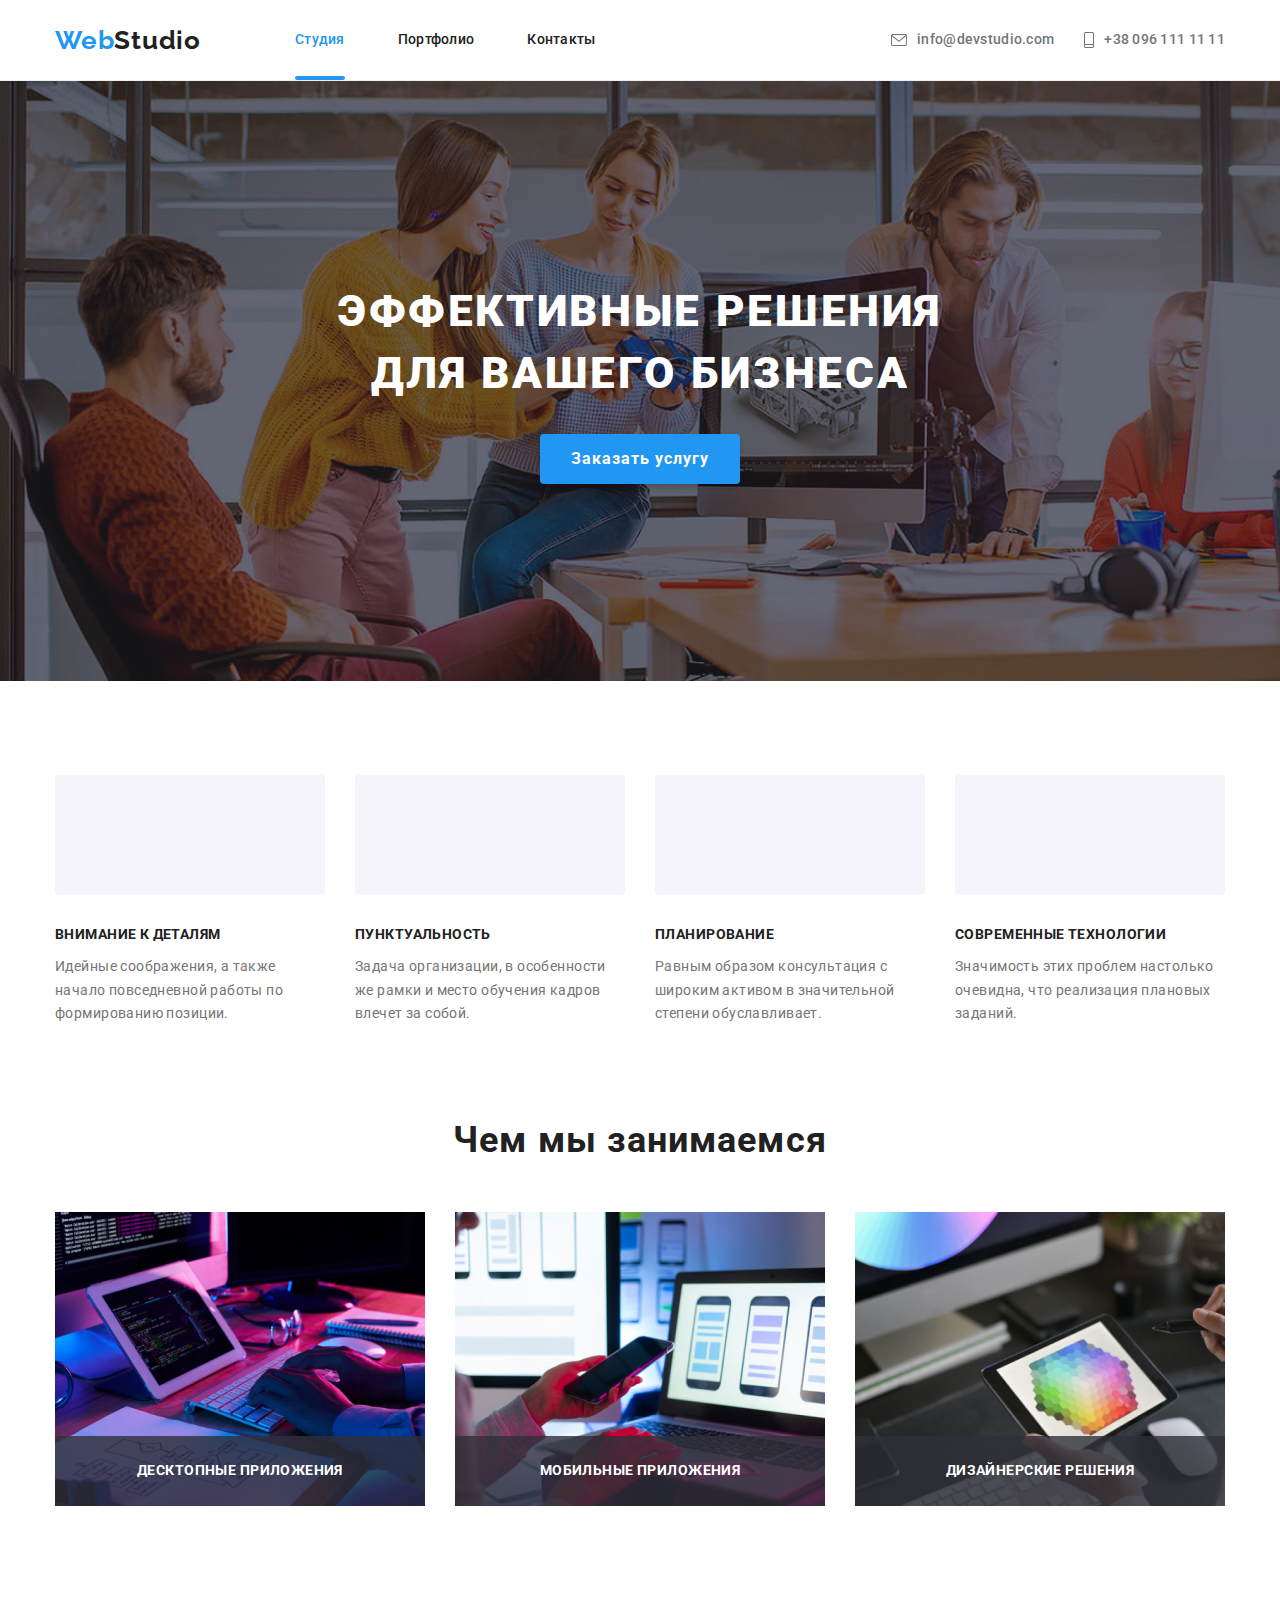
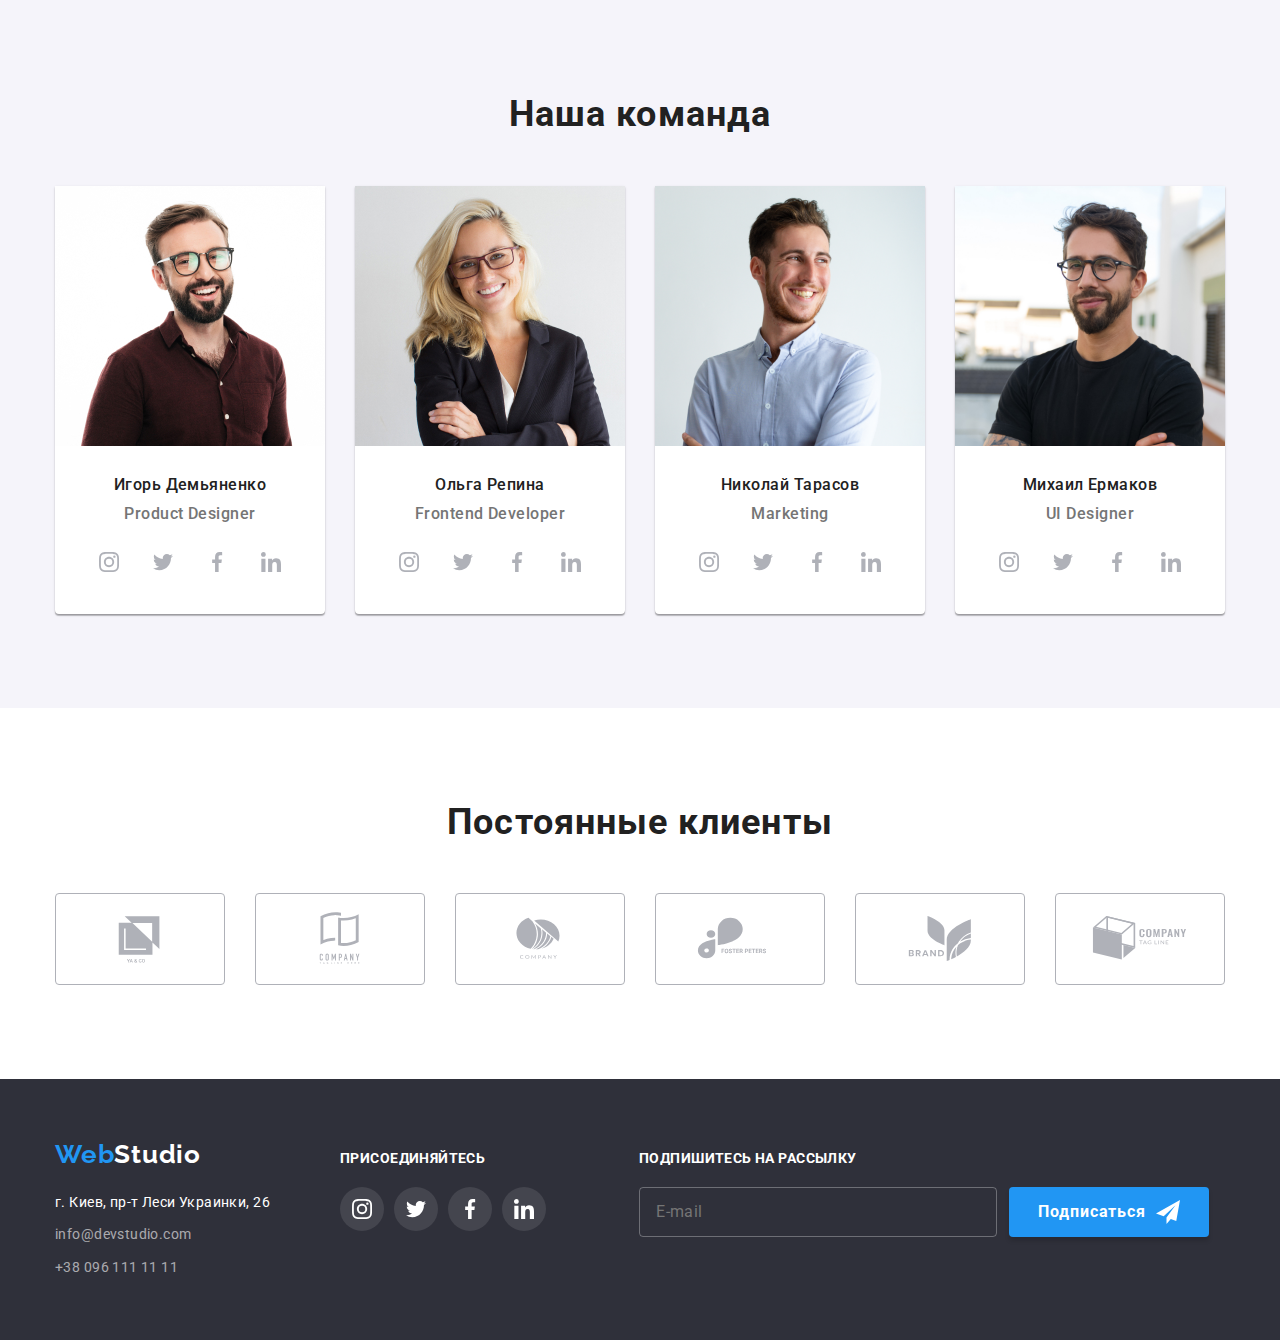
==== index.html @ 6f4d6ab9 "Initial commit" ====
<!DOCTYPE html>
<html lang="en">
<head>
    <meta charset="UTF-8">
    <meta http-equiv="X-UA-Compatible" content="IE=edge">
    <meta name="viewport" content="width=device-width, initial-scale=1.0">
    <title>Document</title>
    <link rel="preconnect" href="https://fonts.googleapis.com">
<link rel="preconnect" href="https://fonts.gstatic.com" crossorigin>
<link href="https://fonts.googleapis.com/css2?family=Raleway:wght@700&family=Roboto:wght@400;500;700;900&display=swap" rel="stylesheet">
<link rel="stylesheet" href="https://cdn.jsdelivr.net/npm/modern-normalize@1.1.0/modern-normalize.min.css">
<link rel="stylesheet" href="./css/styles.css">

</head>
<body>

<header class="header">
    <div class="container header-flex-container">
        <nav class="conteiner-item">
            <a class="headr-logo" href=""><span>Web</span>Studio</a>
            <ul class="list-nav">
                <li  class="item">
                    <a href="./index.html" class="navigations-list current">Студия</a>
                </li>
                <li class="item">
                    <a href="./portfolio.html" class="navigations-list">Портфолио</a>
                </li>
                <li class="item">
                    <a href="./index.html" class="navigations-list">Контакты</a>
                </li>
            </ul>
        </nav>             
        <ul class="contact-header">
            <li class="items">
                <a href="mailto:info@devstudio.com" class="contact-link-headr">
                <svg class="contact-link-headr_mail">
                    <use href="./images/symbol-defs.svg#mail"></use>
                </svg>
                info@devstudio.com</a>
            </li>
            <li class="items"><a href="tel:+380961111111" class="contact-link-headr">
                <svg class="contact-link-headr_phone">
                    <use href="./images/symbol-defs.svg#icon-phone"></use>
                </svg>
                +38 096 111 11 11</a>
            </li>
        </ul>
    </div>
</header>
<main>
    <section class="hero hero-owerlay">
        <div class="container">
            <h1 class="hero-style">Эффективные решения для вашего бизнеса</h1>
            <div class="button-main-flex">
                <button data-modal-open class="button-main" type="button">Заказать услугу</button> 
            </div>                     
        </div>   
    </section>
    <section class="container-peculiarities section outline">
        <div class="container">
        <ul class="card-set">
            <li class="item-peculiarities">
                <div class="icon-headrs">
                    <svg class="icon-headr">
                        <use href="./images/symbol-defs.svg#icon-antenna-1"></use>
                    </svg>
                    </div>
                <h2 class="work">Внимание к деталям</h2>
                <p class="texts">Идейные соображения, а также начало повседневной работы по формированию позиции.</p>
                <!-- <div class="icon-headrs">
                <svg class="icon-headr">
                    <use href="./images/symbol-defs.svg#icon-antenna-1"></use>
                </svg>
                </div> -->
            </li>
            <li class="item-peculiarities">
                <div class="icon-headrs">
                    <svg class="icon-headr">
                        <use href="./images/symbol-defs.svg#icon-clock-1"></use>
                    </svg>
                    </div>
                <h2 class="work">Пунктуальность</h2>
                <p class="texts">Задача организации, в особенности же рамки и место обучения кадров влечет за собой.</p>
                <!-- <div class="icon-headrs">
                <svg class="icon-headr">
                    <use href="./images/symbol-defs.svg#icon-clock-1"></use>
                </svg>
                </div> -->
                
            </li>
            <li class="item-peculiarities">
                <div class="icon-headrs">
                    <svg class="icon-headr">
                        <use href="./images/symbol-defs.svg#icon-diagram-1"></use>
                    </svg>
                    </div>
                <h2 class="work">Планирование</h2>
                <p class="texts">Равным образом консультация с широким активом в значительной степени обуславливает.</p>
                <!-- <div class="icon-headrs">
                <svg class="icon-headr">
                    <use href="./images/symbol-defs.svg#icon-diagram-1"></use>
                </svg>
                </div> -->
                
            </li>
            <li class="item-peculiarities">
                <div class="icon-headrs">
                    <svg class="icon-headr">
                        <use href="./images/symbol-defs.svg#icon-astronaut-1"></use>
                    </svg>
                    </div>
                <h2 class="work">Современные технологии</h2>
                <p class="texts">Значимость этих проблем настолько очевидна, что реализация плановых заданий.</p>
                <!-- <div class="icon-headrs">
                <svg class="icon-headr">
                    <use href="./images/symbol-defs.svg#icon-astronaut-1"></use>
                </svg>
                </div> -->
                
            </li>
        </ul>
    </div>
    </section>
<section class="container-main section outline">
        <div class="container">
                <h2 class="work-m">Чем мы занимаемся</h2>
            <ul class="main-work">
                    <li>
                        <div class="work-typ"> 
                            <img src="./images/im1.jpg" width="370" height="294" alt="разработка сайтов">
                            <p class="work-typ-sub">Десктопные приложения</p>
                        </div>
                        </li>
                    <li>
                        <div class="work-typ">
                            <img src="./images/im2.jpg" width="370" height="294" alt="кроссплатформенность">
                            <p class="work-typ-sub">Мобильные приложения</p>
                        </div>
                        </li>
                    <li>
                        <div class="work-typ">
                            <img src="./images/im3.jpg" width="370" height="294" alt="веб дизайн">
                            <p class="work-typ-sub">Дизайнерские решения</p>
                        </div>
                        </li>
            </ul>
        </div>        
    </section>

    <section class="list-team section outline">
        <div class="container">
                <h2 class="work-m">Наша команда</h2>

            <ul class="list-m">
                    <li class="list-teams">
                        <img  class="photo-ds" src="./images/im4.jpg" width="270" height="260" alt="фото Игорь Демьяненко">
                        <div class="list-photo-img">
                        <h3 class="list-name">Игорь Демьяненко</h3>
                        <p class="list-photo">Product Designer</p>
                        <ul class="team__socials-list socials__list">
                            <li class="team__socials-item socials__item">
                                <a class="team__socials-link socials__link" href="#">
                                    <svg class="socials__icon">
                                        <use href="./images/symbol-defs.svg#icon-instagram-2"></use>
                                    </svg>
                                </a>
                            </li>
                            <li class="team__socials-item socials__item">
                                <a class="team__socials-link socials__link" href="#">
                                    <svg class="socials__icon">
                                        <use href="./images/symbol-defs.svg#icon-twitter-1"></use>
                                    </svg>
                                </a>
                            </li>
                            <li class="team__socials-item socials__item">
                                <a class="team__socials-link socials__link" href="#">
                                    <svg class="socials__icon">
                                        <use href="./images/symbol-defs.svg#icon-facebook-1"></use>
                                    </svg>
                                </a>
                            </li>
                            <li class="team__socials-item socials__item">
                                <a class="team__socials-link socials__link" href="#">
                                    <svg class="socials__icon">
                                        <use href="./images/symbol-defs.svg#icon-linkedin-1"></use>
                                    </svg>
                                </a>
                            </li>
                    </ul>
                </div>
                    </li>                  
                    <li class="list-teams">
                        <img  class="photo-ds" src="./images/im6.jpg" width="270" height="260" alt="фото Ольга Репина">
                    <div class="list-photo-img">
                        <h3 class="list-name">Ольга Репина</h3>
                        <p class="list-photo">Frontend Developer</p>
                        <ul class="team__socials-list socials__list">
                            <li class="team__socials-item socials__item">
                                <a class="team__socials-link socials__link" href="#">
                                    <svg class="socials__icon">
                                        <use href="./images/symbol-defs.svg#icon-instagram-2"></use>
                                    </svg>
                                </a>
                            </li>
                            <li class="team__socials-item socials__item">
                                <a class="team__socials-link socials__link" href="#">
                                    <svg class="socials__icon">
                                        <use href="./images/symbol-defs.svg#icon-twitter-1"></use>
                                    </svg>
                                </a>
                            </li>
                            <li class="team__socials-item socials__item">
                                <a class="team__socials-link socials__link" href="#">
                                    <svg class="socials__icon">
                                        <use href="./images/symbol-defs.svg#icon-facebook-1"></use>
                                    </svg>
                                </a>
                            </li>
                            <li class="team__socials-item socials__item">
                                <a class="team__socials-link socials__link" href="#">
                                    <svg class="socials__icon">
                                        <use href="./images/symbol-defs.svg#icon-linkedin-1"></use>
                                    </svg>
                                </a>
                            </li>
                        </ul>
                    </div>
                    </li>                    
                    <li class="list-teams">
                        <img  class="photo-ds" src="./images/im7.jpg" width="270" height="260" alt="фото Николай Тарасов">
                        <div class="list-photo-img">
                        <h3 class="list-name">Николай Тарасов</h3>
                        <p class="list-photo">Marketing</p>
                        <ul class="team__socials-list socials__list">
                            <li class="team__socials-item socials__item">
                                <a class="team__socials-link socials__link" href="#">
                                    <svg class="socials__icon">
                                        <use href="./images/symbol-defs.svg#icon-instagram-2"></use>
                                    </svg>
                                </a>
                            </li>
                            <li class="team__socials-item socials__item">
                                <a class="team__socials-link socials__link" href="#">
                                    <svg class="socials__icon">
                                        <use href="./images/symbol-defs.svg#icon-twitter-1"></use>
                                    </svg>
                                </a>
                            </li>
                            <li class="team__socials-item socials__item">
                                <a class="team__socials-link socials__link" href="#">
                                    <svg class="socials__icon">
                                        <use href="./images/symbol-defs.svg#icon-facebook-1"></use>
                                    </svg>
                                </a>
                            </li>
                            <li class="team__socials-item socials__item">
                                <a class="team__socials-link socials__link" href="#">
                                    <svg class="socials__icon">
                                        <use href="./images/symbol-defs.svg#icon-linkedin-1"></use>
                                    </svg>
                                </a>
                            </li>
                        </ul>
                    </div>                    
                    <li class="list-teams">
                        <img  class="photo-ds" src="./images/im8.jpg" width="270" height="260" alt="фото Михаил Ермаков">
                        <div class="list-photo-img">
                        <h3 class="list-name">Михаил Ермаков</h3>
                        <p class="list-photo">UI Designer</p>
                        <ul class="team__socials-list socials__list">
                            <li class="team__socials-item socials__item">
                                <a class="team__socials-link socials__link" href="#">
                                    <svg class="socials__icon">
                                        <use href="./images/symbol-defs.svg#icon-instagram-2"></use>
                                    </svg>
                                </a>
                            </li>
                            <li class="team__socials-item socials__item">
                                <a class="team__socials-link socials__link" href="#">
                                    <svg class="socials__icon">
                                        <use href="./images/symbol-defs.svg#icon-twitter-1"></use>
                                    </svg>
                                </a>
                            </li>
                            <li class="team__socials-item socials__item">
                                <a class="team__socials-link socials__link" href="#">
                                    <svg class="socials__icon">
                                        <use href="./images/symbol-defs.svg#icon-facebook-1"></use>
                                    </svg>
                                </a>
                            </li>
                            <li class="team__socials-item socials__item">
                                <a class="team__socials-link socials__link" href="#">
                                    <svg class="socials__icon">
                                        <use href="./images/symbol-defs.svg#icon-linkedin-1"></use>
                                    </svg>
                                </a>
                            </li>
                        </ul>
                </div>
            </ul>               
        </div>       
    </section>

    <section class="list-team-logo section outline">
    <div class="container">
        <h2 class="work-m">Постоянные клиенты</h2>
        <ul class="logo-s">
            <li class="logo-1">
                <a class="logos" href="#">
                    <svg class="logo-d">
                        <use href="./images/symbol-defs.svg#icon-Logo"></use>
                    </svg>
                </a>
            </li>
            <li><a class="logos" href="#">
                <svg class="logo-d">
                    <use href="./images/symbol-defs.svg#icon-Logo-1"></use>
                </svg>
            </a></li>
            <li><a class="logos" href="#">
                <svg class="logo-d">
                    <use href="./images/symbol-defs.svg#icon-Logo-2"></use>
                </svg>
            </a></li>
            <li><a class="logos" href="#">
                <svg class="logo-d">
                    <use href="./images/symbol-defs.svg#icon-Logo-3"></use>
                </svg>
            </a></li>
            <li><a class="logos" href="#">
                <svg class="logo-d">
                    <use href="./images/symbol-defs.svg#icon-Logo-4"></use>
                </svg>
            </a></li>
            <li>
                <a class="logos" href="#">
                    <svg class="logo-d">
                        <use href="./images/symbol-defs.svg#icon-Logo-6"></use>
                    </svg>
                </a>
            </li>
        </ul>
    </div>

</section>
</main>

<footer>
    <div class="container footer-all">
        <div class="footer__flex-item">
            <a class="logo-footer" href=""><span>Web</span>Studio</a>
            <address>
                <ul class="contact">
                    <li class="contact-links">
                        <a class="contact-map"> г. Киев, пр-т Леси Украинки, 26 </a>
                    </li>
                    <li class="contact-links">
                        <a class="contact-link" href="mailto:info@devstudio.com">info@devstudio.com</a>
                    </li>
                    <li class="contact-links">
                        <a class="contact-link" href="tel:+380961111111">+38 096 111 11 11</a>
                    </li>
                </ul>
            </address>
        </div>
        <div class="footer__flex-item">
            <h2 class="footer-work">Присоединяйтесь</h2>
            <ul class="team__socials-list socials__list">
                <li class="team__socials-item socials__item">
                    <a class="team__socials-link socials__link" href="#">
                        <svg class="socials__icon">
                            <use href="./images/symbol-defs.svg#icon-instagram-2"></use>
                        </svg>
                    </a>
                </li>
                <li class="team__socials-item socials__item">
                    <a class="team__socials-link socials__link" href="#">
                        <svg class="socials__icon">
                            <use href="./images/symbol-defs.svg#icon-twitter-1"></use>
                        </svg>
                    </a>
                </li>
                <li class="team__socials-item socials__item">
                    <a class="team__socials-link socials__link" href="#">
                        <svg class="socials__icon">
                            <use href="./images/symbol-defs.svg#icon-facebook-1"></use>
                        </svg>
                    </a>
                </li>
                <li class="team__socials-item socials__item">
                    <a class="team__socials-link socials__link" href="#">
                        <svg class="socials__icon">
                            <use href="./images/symbol-defs.svg#icon-linkedin-1"></use>
                        </svg>
                    </a>
                </li>
            </ul> 
        </div>
        <div class="footer__flex-item">
            <h2 class="footer-work">Подпишитесь на рассылку</h2>
            <form class="footer__form js-speaker-form" name="subscribe-form">                    
                <input class="footer__input-email" type="email" name="subscribe-email" autocomplete="email" placeholder="E-mail">
                <button class="button-main" type="submit">Подписаться</button>
            </form>  
        </div>    
    </div>
</footer>
<div data-modal class="backdrop is-hidden">
    <div class="modal">
        <button data-modal-close class="modal-close">
            <svg class="icon-cls">
                <use href="./images/symbol-defs.svg#icon-close"></use>
            </svg>
        </button>
        <form class="modal-register">
            <h2 class="modal-hr">Оставьте свои данные, мы вам перезвоним</h2>
            <label class="modal-register form-opts" for="name">
                <span class="psp">Имя</span>  
            <input class="modal-register form-word" type="text" name="name" id="name" required >
            <svg class="form-icon">
                <use href="./images/symbol-defs.svg#icon-person-black-18dp-1">
                </use>
            </svg>
            </label>
            <label class="modal-register form-opts" for="phone">
                <span class="psp">Телефон</span>
                <input class="modal-register form-word" type="tel" name="telephone" id="phone" required >
                <svg class="form-icon">
                <use href="./images/symbol-defs.svg#icon-phone-black-18dp-1">
                </use>
            </svg>
            </label>
            <label class="modal-register form-opts" for="email">
            <span class="psp">Почта</span>
            <input class="modal-register form-word" type="email" name="email" id="email" required>
            <svg class="form-icon">
                <use href="./images/symbol-defs.svg#icon-email-black-18dp-1">
                </use>
            </svg>
            </label>
            <label class="modal-register form-opts" for="client-comment">
                <span class="psp">Комментарий</span>
                <textarea class="form-textarea" name="comment" id="client-comment"  placeholder="Введите текст"></textarea>
            </label>
            <label class="form__field-checkbox">
            <input class="form__input-checkbox" type="checkbox" name="agreement" value="agree" required />
            <span class="form__checkbox-icon"></span>
            <span class="form__label-checkbox">
                Соглашаюсь с рассылкой и принимаю <a class="form__link" href="#">Условия договора</a>
            </span>
        </label> 
        <button class="form__btn button-main" type="submit">Отправить</button>             
        </form>
    </div>
</div>
<script src="./js/modal.js"></script>
</body>
</html>
---- css/styles.css ----
:root {
  --akcent-color: #2196f3;
  --second-color: #757575;
  --background: #f5f4fa;
  --white-color: #ffffff;
  --color-text: #212121;
  --accent-btn-color: #188ce8;
  --title-color: #212121;
  --main-text-color: #757575;
  --accent-color: #2196f3;
  --accent-btn-color: #188ce8;
  --fill-color: #afb1b8;
  --footer-contacts-color: rgba(255, 255, 255, 0.6);

  /* other color */
  --header-border-color: #ececec;
  --footer-socials-bg-color: rgba(255, 255, 255, 0.1);
  --project-border-color: #eee;
  --timing-function: 250ms cubic-bezier(0.4, 0, 0.2, 1);

  
}

body {
  font-family: "Roboto", sans-serif;
  background-color: var(--white-color);
  color: #212121;
  font-style: normal;
  font-weight: 400;
  font-size: 16px;
  line-height: 1;
  font-weight: 400;
}
h1,
h2,
h3,
h4,
h5,
h6,
p {
  margin: 0;
}

a {
  text-decoration: none;
  color: inherit;
}

ul,
li {
  padding: 0;
  margin: 0;
}

button {
  cursor: pointer;
}

img {
  display: block;
  max-width: 100%;
  height: auto;
}

address {
  font-style: normal;

}

.button {
  transition: background-color var(--timing-function);
}

.button:hover,
.button:focus {
  background-color: var(--accent-btn-color);
}

/* .outline {
  /* outline: 1px red solid; */
/* } */ 

.bg {
  background-color: green;
}

.container {
  width: 1200px;
  margin-left: auto;
  margin-right: auto;
  padding-left: 15px;
  padding-right: 15px;
}

.section {
  padding-top: 94px;
  padding-bottom: 94px;
}

.headr-logo {
  font-family: "Raleway";
  font-style: normal;
  font-weight: bold;
  font-size: 26px;
  line-height: 1.19;
  letter-spacing: 0.03em;
  color: var(--color-text);
  text-decoration: none;
  display: flex;
  margin-right: 94px;
}
.navigations-list {
font-size: 14px;
font-style: normal;
font-weight: 500;
line-height: 1.14;
letter-spacing: 0.02em;
text-align: left;
  color: var(--color-text);
  text-decoration: none;
}

.contact-link {
font-size: 14px;
line-height: 1.7;
letter-spacing: 0.03em;
text-align: left;
color: rgba(255, 255, 255, 0.6);
transition: color var(--timing-function);
}

.contact-link:hover,
.contact-link:focus,
.contact-link-headr:focus,
.contact-link-headr:hover {
  color: var(--akcent-color);
}

.button-main-flex {
  display: flex;
  justify-content: center;
}

.button-main {
  display: block;
  margin: 0 auto;
  width: 200px;
  height: 50px;
  align-items: center;
  justify-content: center; 
  color: var(--white-color);
  background: var(--akcent-color);
  font-weight: 700;
  font-size: 16px;
  line-height: 1.8;
  letter-spacing: 0.06em;
  box-shadow: 0px 4px 4px rgba(0, 0, 0, 0.15);
  border-color: transparent;
  border-radius: 4px;
  cursor: pointer;
}

.button-control:not(:last-child) {
  margin-right: 8px;
}

.button-control {
  transition: color var(--timing-function);
}

.button-control:focus,
.button-control:hover {
  color: var(--akcent-color);
}

h2 {
  font-size: 18px;
  line-height: 0.44;
  letter-spacing: 0.06em;
}

.texts {
font-size: 14px;
font-style: normal;
font-weight: 400;
line-height: 1.71;
letter-spacing: 0.03em;
color: var(--second-color);

}
.text {
  line-height: 1.9;
  letter-spacing: 0.03em;
  color: var(--second-color);
}

.list-photo {
  margin-bottom: 16px;
  font-size: 16px;
  line-height: 1.18;
  text-align: center;
  letter-spacing: 0.03em;
  color: var(--second-color);
}

.list-name {
  margin-bottom: 10px;
    font-weight: 500;
    font-size: 16px;
    line-height: 1.18;
    text-align: center;
    letter-spacing: 0.03em;
  
}
li {
  list-style-type: none;
}
.add {
  font-family: "Roboto";
  font-style: normal;
  font-weight: 500;
  font-size: 14px;
  line-height: 1.7;
  letter-spacing: 0.02em;
  color: var(--white-color);
  margin-top: 20px;
  text-decoration: none;
}
footer {
  background-color: #2f303a;
  padding-top: 60px;
  padding-bottom: 60px;
}

.button-cont {
  display: flex;
  justify-content: center;
  margin-bottom: 50px;
}

.btn-control {
  padding: 6px 22px;
  font-weight: 500;
  font-size: 16px;
  line-height: 1.6;
  text-align: center;
  letter-spacing: 0.03em;
  color: var(--color-text);
  background-color: var(--background);
  border: none;
  border-radius: 4px;
  cursor: pointer;
  transition: color, background-color, box-shadow var(--timing-function);

}

.btn-control:hover,
.btn-control:focus{
color: var(--white-color);
background-color: var(--akcent-color);
box-shadow: 0px 3px 1px rgba(0, 0, 0, 0.1), 0px 1px 2px rgba(0, 0, 0, 0.08),
0px 2px 2px rgba(0, 0, 0, 0.12);
}
.container-main.section {
  padding-top: 0;
}

.work {
  font-size: 14px;
  font-weight: 700;
  font-weight: bold;
  font-size: 14px;
  line-height: 1.4;
  letter-spacing: 0.03em;
  text-transform: uppercase;
  margin-bottom: 10px;
}
.logo-footer {
  display: inline-block;
  margin-bottom: 20px;
  font-family: "Raleway";
  font-style: normal;
  font-weight: bold;
  font-size: 26px;
  line-height: 1.19;
  letter-spacing: 0.03em;
  color: var(--white-color);
  text-decoration: none;
  
}
.logo-footer span,
.headr-logo span {
  color: var(--akcent-color);
}
.list-team {
  background-color: var(--background);
  font-size: 16px;
  font-weight: 500;
  line-height: 1.2;
  letter-spacing: 0.03em;
  
}
.color-hero {
  background-color: var(--white-color);
}
.headr-logo,
.logo-list {
  cursor: pointer;
}
.work-m {
  margin-bottom: 50px;
    font-weight: 700;
    font-size: 36px;
    line-height: 1.16;
    text-align: center;
    letter-spacing: 0.03em;
    color: var(--title-color);
  color: var(--color-text);
}
.hero-style {
  max-width: 696px;
  margin-left: auto;
  margin-right: auto;
  margin-bottom: 30px;
  font-family: "Roboto";
  font-size: 44px;
  font-style: normal;
  font-weight: 900;
  line-height: 1.4;
  letter-spacing: 0.06em;
  text-align: center;
  text-transform: uppercase;
  color: var(--white-color);
}

.contact-link-headr {
  display: flex;
  align-items: center;
  font-family: "Roboto";
  font-style: normal;
  font-weight: 500;
  font-size: 14px;
  line-height: 1.14;
  letter-spacing: 0.02em;
  color: var(--second-color);
  text-decoration: none;
  transition: color var(--timing-function);
}

.project-link {
  display: inline-block;
  transition: box-shadow var(--timing-function);
}

.project-link:hover,
.project-link:focus {
  box-shadow: 0px 1px 1px rgba(0, 0, 0, 0.12),
  0px 4px 4px rgba(0, 0, 0, 0.06),
  1px 4px 6px rgba(0, 0, 0, 0.16);
}

.meta-if {
  font-weight: bold;
  font-size: 18px;
  line-height: 2;
  letter-spacing: 0.06em;
  color: var(--color-text);
}

.header-flex-container {
  display: flex;
  align-items: center;
}

.navigations-list,
.contact-link-headr {
  padding: 32px 0;
}

.contact-header {
  display: flex;
  margin-left: auto;
  align-items: center;
  justify-content: space-between;
  padding: 0;
}
.conteiner-item {
  display: flex;
  align-items: center;
  
}
.list-nav {
  display: flex;
  align-items: center;
}
.contact-header .item:not(:last-child) {
  margin-right: 53px;
}
.list-nav .item:not(:last-child) {
  margin-right: 53px;
}
.hero {
  max-width: 1600px;
  margin: 0 auto;
  padding: 200px 0;
  height: 600px;
  background-image: linear-gradient(
    rgba(196,	196,	196, 0.4),
    rgba(47, 48, 58, 0.4)),
    url(../images/im18.jpg);
  background-repeat: no-repeat;
  background-color: #2f303a;
}
.card-set {
  display: flex;
  justify-content: space-between;
  gap: 30px;
}
.work {
  padding: 0;
  display: flex;
  justify-content: space-between;
}

.list-m {
  display: flex;
  justify-content: center;
  gap: 30px;
  margin: 0px;
}

.footer-informations {
  width: 1600px;
  margin-left: auto;
  margin-right: auto;
  text-align: left;
  padding-top: 60px;
  padding-bottom: 60px;
}
.metas{
  display: flex;
  flex-basis: calc(100% / 9);
  flex-wrap: wrap;
  padding: 0;
  list-style: none;
  justify-content: space-between;
  text-align: left;
  cursor: pointer;
  gap: 30px;
  
}
.list-teams{
  box-shadow: 0px 1px 3px rgba(0, 0, 0, 0.12), 0px 1px 1px rgba(0, 0, 0, 0.14), 0px 2px 1px rgba(0, 0, 0, 0.2);
  border-radius: 0px 0px 4px 4px;
  padding-bottom: 30px;
  background-color: var(--white-color);
}
.struducture{
  padding-top: 94px;
  padding-bottom: 94px;
}
.project-text{
  padding: 20px 24px;
  border: 1px solid #EEEE;
border-radius: 0px 0px 4px 4px;
}
.meta-photo{
  /* margin-bottom: 30px; */
  max-width: 370px;
}

.header{
  border-bottom: 1px solid #EEEE;
}
.logo-footer2, .logo-footer3{
  margin-bottom: 9px;
}
.name-m{
  padding-bottom: 30px;
  padding-top: 30px;
  background-color: #fff;
}
.item-peculiarities{
  max-width: 270px;

}
.container-peculiarities section{
  padding: 94px 0;
}
.main-work{
  display: flex;
  justify-content: center;
  gap: 30px;
}

.contact-link-headr_mail {
  width: 16px;
  height: 12px;  
  margin-right: 10px;
}
.contact-link-headr_phone {
height: 16px;
width: 10px;
margin-right: 10px;
}

.icon-headr{
height: 70px;
width: 70px;
}
.icon-headrs{
  display: inline-flex;
  justify-content: center;
  align-items: center;
  width: 100%;
  height: 120px;
  margin-bottom: 30px;
  background-color: #f5f4fa;
  border-radius: 4px;
}

.socials__link {
  display: inline-flex;
  justify-content: center;
  align-items: center;
  width: 44px;
  height: 44px;
  color: #AFB1B8;
  background-color: #fff;
  border-radius: 50%;
  transition: background-color var(--timing-function), 
  color var(--timing-function);  
}

.team__socials-link.socials__link:hover,
.team__socials-link.socials__link:focus{
  background-color: var(--accent-color);
  color: #fff;
}

  .socials__icon{
    width: 20px;
    height: 20px;   
  }

  .logo-s{
    display: flex;
    justify-content: center;
    gap: 30px;
  }
  .logo-d{
    max-width: 106px;
    max-height: 60px;
  }
  .logos{
    display: inline-flex;
  justify-content: center;
  align-items: center;
  width: 170px;
  height: 92px;
  color: #AFB1B8;
  border: 1px solid #afb1b8;
  border-radius: 4px;
  transition: color, border-color  var(--timing-function);
  }

.logos:hover,
.logos:focus {
  border-color: #2196F3;
  color: #2196F3;
  transition: color var(--timing-function);
}
  .footer-work{
font-family: Roboto;
font-size: 14px;
font-weight: 700;
line-height: 16px;
letter-spacing: 0.03em;
text-align: left;
  }

  .logo-footer2{
      display: block;
      align-items: flex-start

    }
    .socials__list1{
      display: flex;
      justify-content: center;
      gap: 10px;
      align-items: baseline;
      margin-top: 0px;
      padding: 0px;
      list-style: none;
    }
  

    footer .socials__link{
      color: #fff;
    }

.footer-all {
  display: flex;
  align-items: baseline;
  background-color: #2f303a;
}
    .footer__flex-item .socials__link:hover,
    .footer__flex-item .socials__link:focus{
    background-color: #2196F3;
    }

    .footer-work{
      margin-bottom: 20px;
    font-weight: 700;
    font-size: 14px;
    line-height: 1.14;
    letter-spacing: 0.03em;
    text-transform: uppercase;
    color: #fff}
      .fer{
        margin-left: 70px;

      }
      .footer__flex-item:nth-child(1) {
        margin-right: 70px;}
      .footer__flex-item:nth-child(2) {
          margin-right: 93px;
      }
      .list-team-logo{
        font-weight: 500;
        line-height: 1.2;
        letter-spacing: 0.03em;
        background-color: var(--white-color);
      }
      .contact-links:not(:last-child) {
        margin-bottom: 9px;
    }
    .list-teams{
     box-shadow: 0px 1px 3px rgba(0, 0, 0, 0.12), 0px 1px 1px rgba(0, 0, 0, 0.14), 0px 2px 1px rgba(0, 0, 0, 0.2);
    border-radius: 0px 0px 4px 4px;
    padding: 0;}
    
    .socials__list{
      display: flex;
      justify-content: center;
      gap: 10px;
    }
    .hero-owerlay{
      max-width: 1600px;
      height: 600px;
      margin-left: auto;
      margin-right: auto;
      background-image: linear-gradient(to right, rgba(47, 48, 58, 0.4), rgba(47, 48, 58, 0.4)), url(../images/im18.jpg);
      background-size: cover;}
      .contact-map{
      font-style: normal;
      font-weight: 400;
      font-size: 14px;
      line-height: 24px;
      letter-spacing: 0.03em;
      color: #FFFFFF;}

      .footer__flex-item .socials__link{
        background-color: rgba(255, 255, 255, 0.1);
      }
      
      .backdrop {
        position: fixed;
        top: 0;
        left: 0;        
        width: 100vw;
        height: 100vh;
        opacity: 1;
        visibility: visible;       
        background: rgba(0, 0, 0, 0.2);
        transition: opacity var(--timing-function);
      }

      .is-hidden{
        opacity: 0;
        visibility: hidden;
        pointer-events: none;
      }

      .modal{
        position: absolute;
        top: 50%;
        left: 50%;
        transform: translate(-50%, -50%);       
        height: 581px;
        width: 528px;
        padding: 40px;
        background-color: #FFFFFF;
        border-radius: 4px;
        transform: translate(-50%, -50%);        
      }
      
      .modal-close{
        position: absolute;
        top: 8px;
        right: 8px;
        display: inline-flex;
        justify-content: center;
        align-items: center;
        width: 30px;
        height: 30px;
        border-radius: 50%;
        background-color: transparent;
        border: 1px solid rgba(0, 0, 0, 0.1);
        transition: 250ms cubic-bezier(0.4, 0, 0.2, 1);
      }

      .icon-cls {
        width: 18px;
        height: 18px;
      }

      .items:not(:last-child) {
          margin-right: 30px;
      }
      .navigations-list{
        position: relative;
        display: inline-flex;
        align-items: center;
        padding-top: 32px;
        padding-bottom: 32px;
        transition: color 250ms cubic-bezier(0.4, 0, 0.2, 1);}
        .navigations-list:hover,
        .navigations-list:focus{
          color: #2196f3;
        }
      .navigations-list::after{
      position: absolute;
      bottom: 0;
      right: 0;

      content: '';

      display: inline-flex;
      width: 100%;
      height: 4px;
      background-color: #2196F3;
      border-radius: 2px;

      transform: scale(0);
      opacity: 0;
      transition: transform 250ms cubic-bezier(0.4, 0, 0.2, 1), opacity 250ms cubic-bezier(0.4, 0, 0.2, 1);
      transition-property: transform, opacity;
      transition-duration: 250ms, 250ms;
      transition-timing-function: cubic-bezier(0.4, 0, 0.2, 1), cubic-bezier(0.4, 0, 0.2, 1);
      transition-delay: 0s, 0s;
        
      }
      .navigations-list .current:hover::after,
      .navigations-list .current:focus::after {
        transform: scale(1);
        opacity: 1;}
      
        .work-typ{
          position: relative;
        }
        .work-typ-sub{
          position: absolute;
          bottom: 0;
          padding-top: 27px;
          padding-bottom: 27px;
          width: 100%;
          font-weight: 700;
          font-size: 14px;
          line-height: 1.14;
          text-align: center;
          letter-spacing: 0.03em;
          text-transform: uppercase;
          color: #ffffff;
          background-color: rgba(47, 48, 58, 0.8);
        
        }
        .project-es {
          position: relative;
          overflow: hidden;
           }

        .new-texs{
          position: absolute;
          
          max-height: 294px;
          display: flex;
          align-items: center;
          padding: 63px 24px;
          background-color: #2196F3;
          
          
          transition: transform var(--timing-function);
          
        }

        .project-link:hover .new-texs{
          transform: translateY(-100%);
        }


        .cart-text{
          font-size: 18px;
          line-height: 1.56;
          letter-spacing: 0.03em;
          color: #fff;
        }
        .current::after, .navigation__link:hover::after, .navigation__link:focus::after {
          transform: scale(1);
          opacity: 1;
        }
        .current{
          color: #2196F3;
        }
     
        .list-photo-img{
         padding-top: 30px;
         padding-bottom: 30px;
        }
        .modal-register{
          display: block;
        }
        .modal-hr{
          font-size: 20px;
          font-weight: 700;
          line-height: 23px;
          letter-spacing: 0.03em;
          text-align: center;
          margin-bottom: 12px;
        }
        .form-opts{
          position: relative;
          display: flex;
          flex-direction: column;
          margin-bottom: 10px;
          
        }
        .form-word{
          width: 100%;
          padding: 10px 11px 10px 42px;
          border: 1px solid rgba(33, 33, 33, 0.2);
          border-radius: 4px;
          transition: 250ms cubic-bezier(0.4, 0, 0.2, 1);
        }
        .form-icon {
          position: absolute;
          top: 50%;
          left: 12px;
          width: 18px;
          height: 18px;
          transition: 250ms cubic-bezier(0.4, 0, 0.2, 1);
        }

        
        .psp{
          margin-bottom: 4px;
          font-size: 12px;
          line-height: 1.17;
          letter-spacing: 0.01em;
          color: #757575;
        }
        .form-textarea{
          padding: 12px 16px;
          height: 120px;
          border: 1px solid rgba(33, 33, 33, 0.2);
          box-sizing: border-box;
          border-radius: 4px;
          resize: none;
        }
        .form__field-checkbox{
          display: flex;
          justify-content: center;
          align-items: center;
          margin-bottom: 30px;
        }
        .form__input-checkbox{
          appearance: none;
        }
        .form__checkbox-icon {
          display: inline-flex;
          width: 16px;
          height: 15px;
          border: 2px solid #212121;;
          border-radius: 2px;}
        .form__link {
          color: #2196f3;
          text-decoration: underline;}
        .form__label-checkbox {
          margin-left: 8px;
          font-size: 14px;
          line-height: 1.71;
          letter-spacing: 0.03em;
          color: #757575};
          .form__btn .button-main{          
          padding: 10px 52px;}
          .form__input-checkbox:checked + .form__checkbox-icon {
            background-color: #2196f3;
            background-image: url("data:image/svg+xml;charset=utf8,%3Csvg width='16' height='15' fill='none' xmlns='http://www.w3.org/2000/svg'%3E%3Cpath d='m3.957 7.752-.069-.066-.069.065-.888.842-.076.072.076.073 3.496 3.334.069.066.069-.066 7.504-7.158.076-.073-.076-.072-.882-.841-.069-.066-.069.066-6.553 6.246-2.539-2.422Z' fill='%23fff' stroke='%23fff' stroke-width='.2'/%3E%3C/svg%3E");
            background-position: center;
            background-origin: border-box;
            border-color: #2196f3;}

.footer__form {
  display: flex;  
}
            .footer__input-email{
                padding: 14px 16px;
                margin-right: 12px;
                width: 358px;
                font-size: 16px;
                line-height: 1.25;
                letter-spacing: 0.03em;
                color: #ffffff;
                background-color: transparent;
                border: 1px solid rgba(255, 255, 255, 0.3);
                border-radius: 4px;
                transition: border-color 250ms cubic-bezier(0.4, 0, 0.2, 1);
            }
            .footer__input-email:hover{
              border-color: #2196F3;
            }
            .footer__input-email:focus{
              border-color: #2196F3;
              outline: none;
            }

.footer__form .button-main {
  display: inline-flex;
  align-items: center;
}

.footer__form .button-main::after{
  content: '';  
  width: 24px;
  height: 24px;
  margin-left: 10px;
  background-image: url("data:image/svg+xml;charset=utf8,%3Csvg width='24' height='24' fill='none' xmlns='http://www.w3.org/2000/svg'%3E%3Cpath d='M24 0 0 13.5l7.67 2.84L19.5 5.25l-8.998 12.14.007.002-.009-.002V24l4.301-5.018L20.251 21 24 0Z' fill='%23fff'/%3E%3C/svg%3E");
  
}
            .form-word, 
            .form-textarea {   
              border: 1px solid rgba(33, 33, 33, 0.2);
              border-radius: 4px;
              transform: border-color var(--timing-function);
            }            
      
            .form-word:hover,
            .form-word:focus,
            .form-textarea:hover,
            .form-textarea:focus {
              outline: none;
              border-color: #2196f3;
            }

            

            .form-word:hover ~ .form-icon,
            .form-word:focus ~ .form-icon,
            .form-textarea:hover ~ .form-icon,          
            .form-textarea:focus ~ .form-icon {
              color: var(--accent-color);
            }
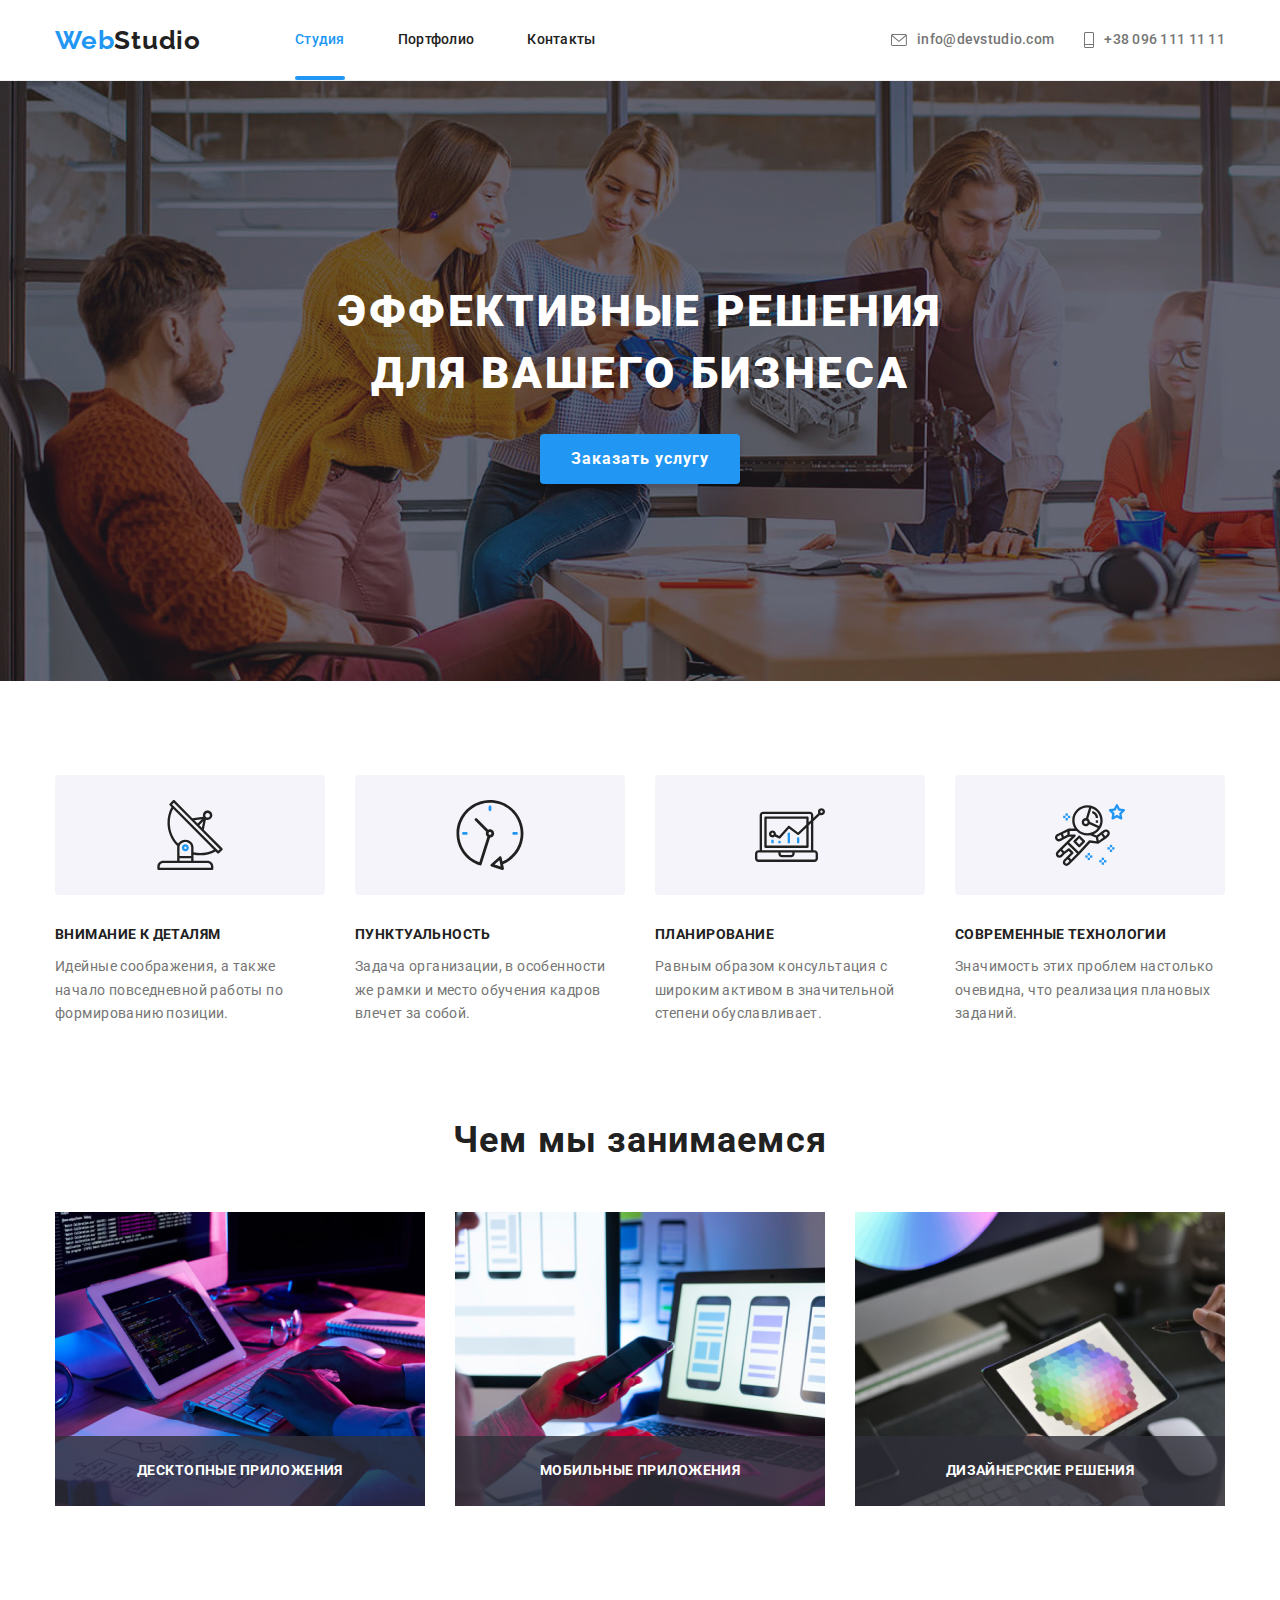
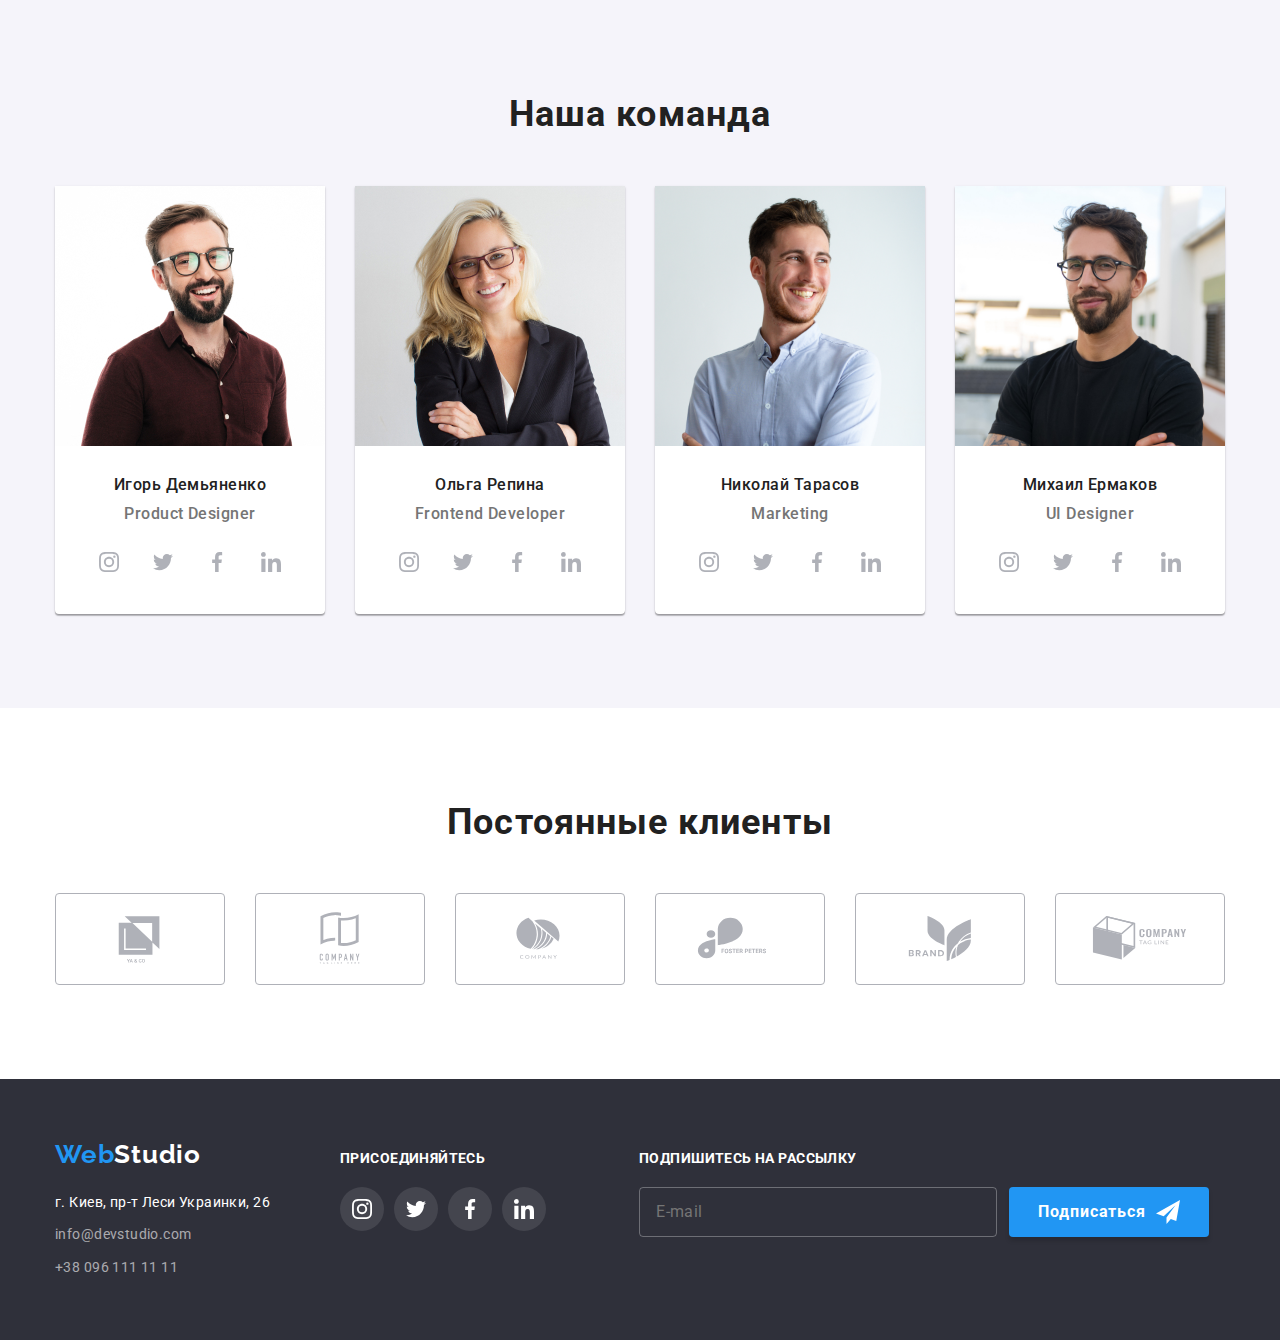
==== commit 49d83440: "ы" ====
--- a/index.html
+++ b/index.html
@@ -62,7 +62,7 @@
             <li class="item-peculiarities">
                 <div class="icon-headrs">
                     <svg class="icon-headr">
-                        <use href="./images/symbol-defs.svg#icon-antenna-1"></use>
+                        <use href="../images/symbol-defs.svg#icon-antenna-1"></use>
                     </svg>
                     </div>
                 <h2 class="work">Внимание к деталям</h2>
--- a/css/styles.css
+++ b/css/styles.css
@@ -250,8 +250,9 @@
   border: none;
   border-radius: 4px;
   cursor: pointer;
-  transition: color, background-color, box-shadow var(--timing-function);
-
+  transition: color var(--timing-function), 
+  background-color var(--timing-function), 
+  box-shadow var(--timing-function);
 }
 
 .btn-control:hover,
@@ -707,12 +708,13 @@
         border-radius: 50%;
         background-color: transparent;
         border: 1px solid rgba(0, 0, 0, 0.1);
-        transition: 250ms cubic-bezier(0.4, 0, 0.2, 1);
+        transition: var(--timing-function);
       }
 
       .icon-cls {
         width: 18px;
         height: 18px;
+        transition: var(--timing-function)
       }
 
       .items:not(:last-child) {
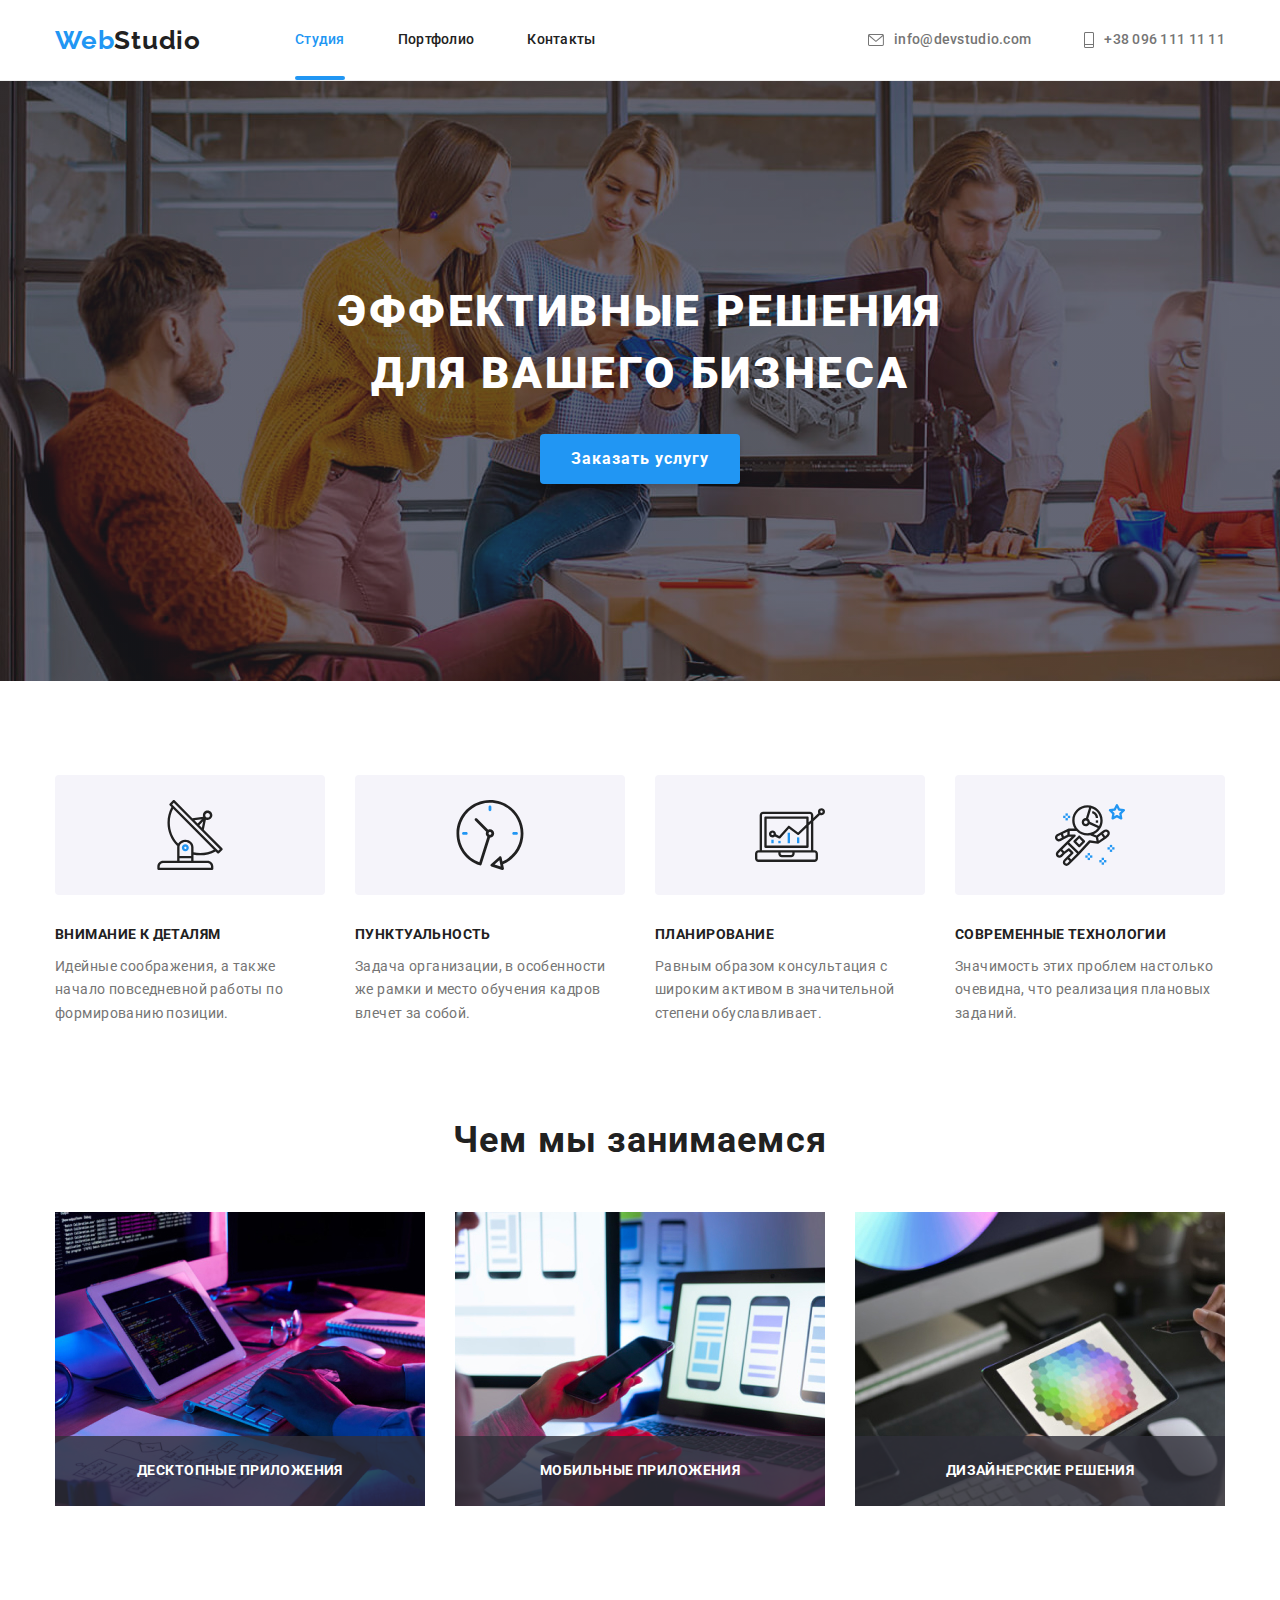
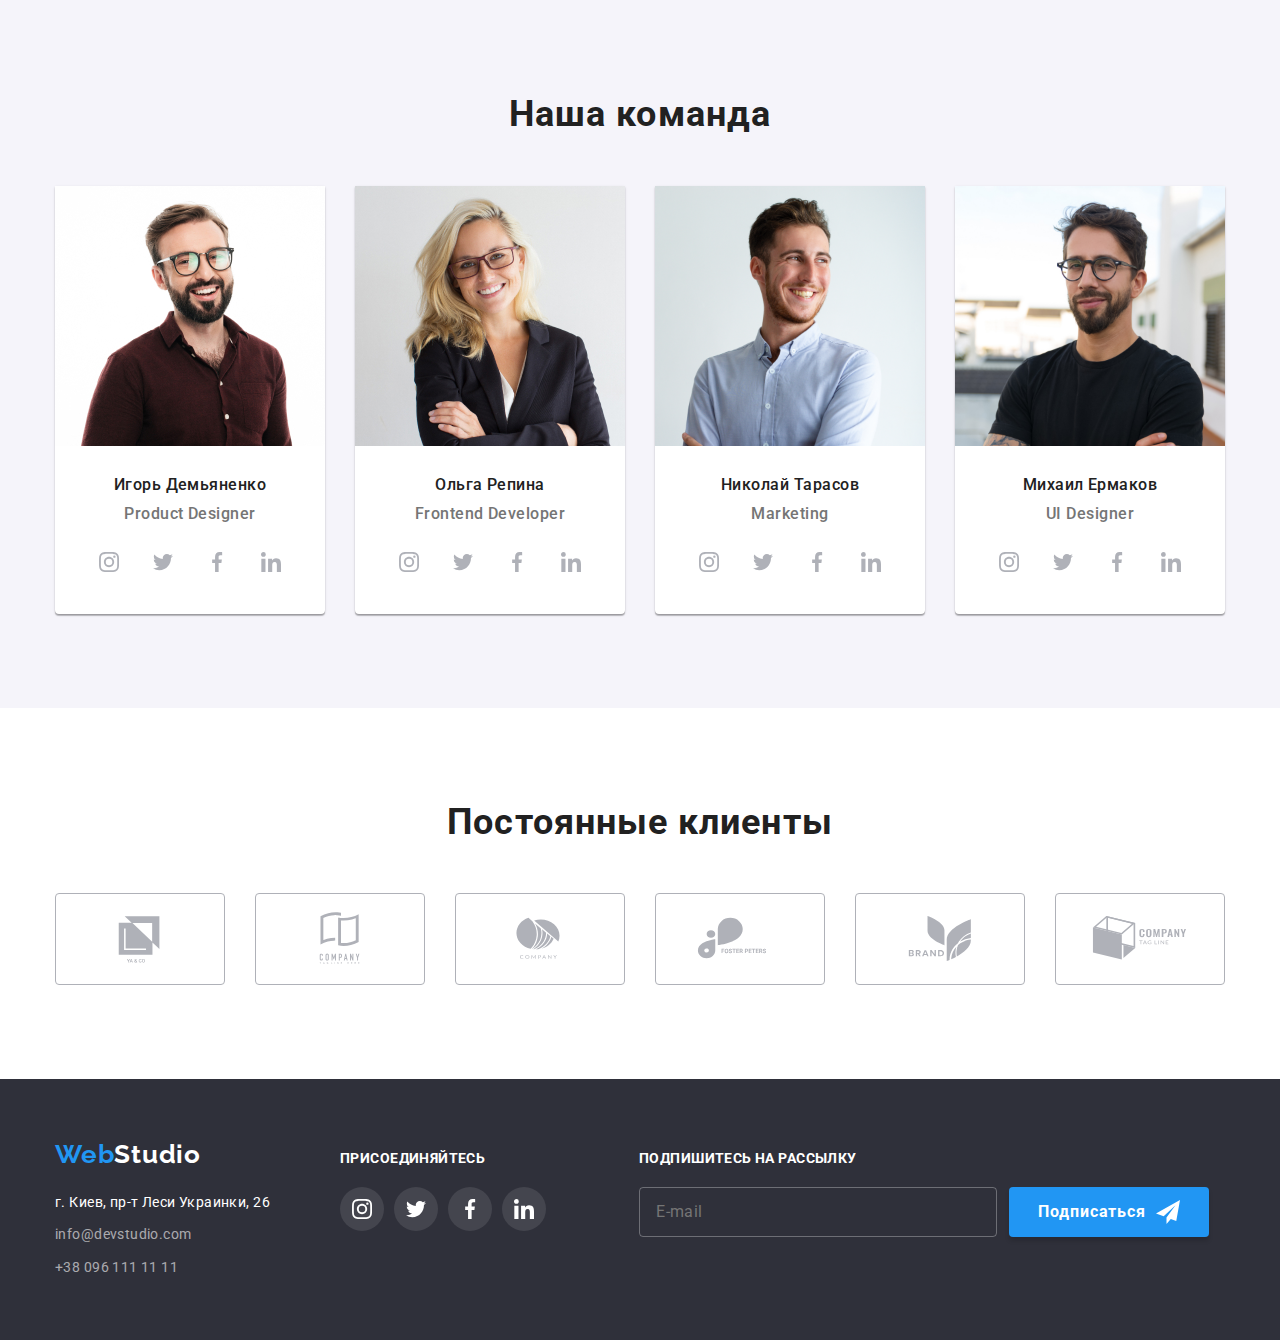
==== commit 14e6801c: "ы" ====
--- a/index.html
+++ b/index.html
@@ -16,30 +16,30 @@
 
 <header class="header">
     <div class="container header-flex-container">
-        <nav class="conteiner-item">
+        <nav class="header__navigation">
             <a class="headr-logo" href=""><span>Web</span>Studio</a>
             <ul class="list-nav">
-                <li  class="item">
+                <li  class="navigation-item">
                     <a href="./index.html" class="navigations-list current">Студия</a>
                 </li>
-                <li class="item">
+                <li class="navigation-item">
                     <a href="./portfolio.html" class="navigations-list">Портфолио</a>
                 </li>
-                <li class="item">
+                <li class="navigation-item">
                     <a href="./index.html" class="navigations-list">Контакты</a>
                 </li>
             </ul>
         </nav>             
         <ul class="contact-header">
-            <li class="items">
-                <a href="mailto:info@devstudio.com" class="contact-link-headr">
-                <svg class="contact-link-headr_mail">
+            <li class="navigation-item">
+                <a href="mailto:info@devstudio.com" class="contact-headr">
+                <svg class="contact_mail">
                     <use href="./images/symbol-defs.svg#mail"></use>
                 </svg>
                 info@devstudio.com</a>
             </li>
-            <li class="items"><a href="tel:+380961111111" class="contact-link-headr">
-                <svg class="contact-link-headr_phone">
+            <li class="navigation-item"><a href="tel:+380961111111" class="contact-headr">
+                <svg class="contact_phone">
                     <use href="./images/symbol-defs.svg#icon-phone"></use>
                 </svg>
                 +38 096 111 11 11</a>
@@ -56,31 +56,31 @@
             </div>                     
         </div>   
     </section>
-    <section class="container-peculiarities section outline">
+    <section class="features section">
         <div class="container">
         <ul class="card-set">
-            <li class="item-peculiarities">
-                <div class="icon-headrs">
-                    <svg class="icon-headr">
-                        <use href="../images/symbol-defs.svg#icon-antenna-1"></use>
+            <li class="features-item">
+                <div class="features-icon">
+                    <svg class="features-icons">
+                        <use href="./images/symbol-defs.svg#icon-antenna-1"></use>
                     </svg>
                     </div>
-                <h2 class="work">Внимание к деталям</h2>
-                <p class="texts">Идейные соображения, а также начало повседневной работы по формированию позиции.</p>
+                <h2 class="features-text">Внимание к деталям</h2>
+                <p class="features-texts">Идейные соображения, а также начало повседневной работы по формированию позиции.</p>
                 <!-- <div class="icon-headrs">
                 <svg class="icon-headr">
                     <use href="./images/symbol-defs.svg#icon-antenna-1"></use>
                 </svg>
                 </div> -->
             </li>
-            <li class="item-peculiarities">
-                <div class="icon-headrs">
-                    <svg class="icon-headr">
+            <li class="features-item">
+                <div class="features-icon">
+                    <svg class="features-icons">
                         <use href="./images/symbol-defs.svg#icon-clock-1"></use>
                     </svg>
                     </div>
-                <h2 class="work">Пунктуальность</h2>
-                <p class="texts">Задача организации, в особенности же рамки и место обучения кадров влечет за собой.</p>
+                <h2 class="features-text">Пунктуальность</h2>
+                <p class="features-texts">Задача организации, в особенности же рамки и место обучения кадров влечет за собой.</p>
                 <!-- <div class="icon-headrs">
                 <svg class="icon-headr">
                     <use href="./images/symbol-defs.svg#icon-clock-1"></use>
@@ -88,14 +88,14 @@
                 </div> -->
                 
             </li>
-            <li class="item-peculiarities">
-                <div class="icon-headrs">
-                    <svg class="icon-headr">
+            <li class="features-item">
+                <div class="features-icon">
+                    <svg class="features-icons">
                         <use href="./images/symbol-defs.svg#icon-diagram-1"></use>
                     </svg>
                     </div>
-                <h2 class="work">Планирование</h2>
-                <p class="texts">Равным образом консультация с широким активом в значительной степени обуславливает.</p>
+                <h2 class="features-text">Планирование</h2>
+                <p class="features-texts">Равным образом консультация с широким активом в значительной степени обуславливает.</p>
                 <!-- <div class="icon-headrs">
                 <svg class="icon-headr">
                     <use href="./images/symbol-defs.svg#icon-diagram-1"></use>
@@ -103,14 +103,14 @@
                 </div> -->
                 
             </li>
-            <li class="item-peculiarities">
-                <div class="icon-headrs">
-                    <svg class="icon-headr">
+            <li class="features-item">
+                <div class="features-icon">
+                    <svg class="features-icons">
                         <use href="./images/symbol-defs.svg#icon-astronaut-1"></use>
                     </svg>
                     </div>
-                <h2 class="work">Современные технологии</h2>
-                <p class="texts">Значимость этих проблем настолько очевидна, что реализация плановых заданий.</p>
+                <h2 class="features-text">Современные технологии</h2>
+                <p class="features-texts">Значимость этих проблем настолько очевидна, что реализация плановых заданий.</p>
                 <!-- <div class="icon-headrs">
                 <svg class="icon-headr">
                     <use href="./images/symbol-defs.svg#icon-astronaut-1"></use>
@@ -122,7 +122,7 @@
     </div>
     </section>
 <section class="container-main section outline">
-        <div class="container">
+        <div class="container works">
                 <h2 class="work-m">Чем мы занимаемся</h2>
             <ul class="main-work">
                     <li>
@@ -151,7 +151,7 @@
         <div class="container">
                 <h2 class="work-m">Наша команда</h2>
 
-            <ul class="list-m">
+            <ul class="team">
                     <li class="list-teams">
                         <img  class="photo-ds" src="./images/im4.jpg" width="270" height="260" alt="фото Игорь Демьяненко">
                         <div class="list-photo-img">
@@ -303,39 +303,39 @@
     </section>
 
     <section class="list-team-logo section outline">
-    <div class="container">
+    <div class="container companys">
         <h2 class="work-m">Постоянные клиенты</h2>
-        <ul class="logo-s">
-            <li class="logo-1">
-                <a class="logos" href="#">
-                    <svg class="logo-d">
+        <ul class="list-company">
+            <li>
+                <a class="link-company" href="#">
+                    <svg class="icon-company">
                         <use href="./images/symbol-defs.svg#icon-Logo"></use>
                     </svg>
                 </a>
             </li>
-            <li><a class="logos" href="#">
-                <svg class="logo-d">
+            <li><a class="link-company" href="#">
+                <svg class="icon-company">
                     <use href="./images/symbol-defs.svg#icon-Logo-1"></use>
                 </svg>
             </a></li>
-            <li><a class="logos" href="#">
-                <svg class="logo-d">
+            <li><a class="link-company" href="#">
+                <svg class="icon-company">
                     <use href="./images/symbol-defs.svg#icon-Logo-2"></use>
                 </svg>
             </a></li>
-            <li><a class="logos" href="#">
-                <svg class="logo-d">
+            <li><a class="link-company" href="#">
+                <svg class="icon-company">
                     <use href="./images/symbol-defs.svg#icon-Logo-3"></use>
                 </svg>
             </a></li>
-            <li><a class="logos" href="#">
-                <svg class="logo-d">
+            <li><a class="link-company" href="#">
+                <svg class="icon-company">
                     <use href="./images/symbol-defs.svg#icon-Logo-4"></use>
                 </svg>
             </a></li>
             <li>
-                <a class="logos" href="#">
-                    <svg class="logo-d">
+                <a class="link-company" href="#">
+                    <svg class="icon-company">
                         <use href="./images/symbol-defs.svg#icon-Logo-6"></use>
                     </svg>
                 </a>
--- a/css/styles.css
+++ b/css/styles.css
@@ -131,8 +131,8 @@
 
 .contact-link:hover,
 .contact-link:focus,
-.contact-link-headr:focus,
-.contact-link-headr:hover {
+.contact-headr:focus,
+.contact-headr:hover {
   color: var(--akcent-color);
 }
 
@@ -179,7 +179,7 @@
   letter-spacing: 0.06em;
 }
 
-.texts {
+.features-texts{
 font-size: 14px;
 font-style: normal;
 font-weight: 400;
@@ -266,7 +266,7 @@
   padding-top: 0;
 }
 
-.work {
+.features-text {
   font-size: 14px;
   font-weight: 700;
   font-weight: bold;
@@ -276,6 +276,7 @@
   text-transform: uppercase;
   margin-bottom: 10px;
 }
+
 .logo-footer {
   display: inline-block;
   margin-bottom: 20px;
@@ -334,7 +335,7 @@
   color: var(--white-color);
 }
 
-.contact-link-headr {
+.contact-headr{
   display: flex;
   align-items: center;
   font-family: "Roboto";
@@ -385,7 +386,7 @@
   justify-content: space-between;
   padding: 0;
 }
-.conteiner-item {
+.header__navigation {
   display: flex;
   align-items: center;
   
@@ -394,10 +395,10 @@
   display: flex;
   align-items: center;
 }
-.contact-header .item:not(:last-child) {
+.contact-header .navigation-item:not(:last-child) {
   margin-right: 53px;
 }
-.list-nav .item:not(:last-child) {
+.list-nav .navigation-item:not(:last-child) {
   margin-right: 53px;
 }
 .hero {
@@ -423,7 +424,7 @@
   justify-content: space-between;
 }
 
-.list-m {
+.team {
   display: flex;
   justify-content: center;
   gap: 30px;
@@ -438,7 +439,7 @@
   padding-top: 60px;
   padding-bottom: 60px;
 }
-.metas{
+.list-project{
   display: flex;
   flex-basis: calc(100% / 9);
   flex-wrap: wrap;
@@ -465,7 +466,7 @@
   border: 1px solid #EEEE;
 border-radius: 0px 0px 4px 4px;
 }
-.meta-photo{
+.projects{
   /* margin-bottom: 30px; */
   max-width: 370px;
 }
@@ -481,11 +482,11 @@
   padding-top: 30px;
   background-color: #fff;
 }
-.item-peculiarities{
+.features-item{
   max-width: 270px;
 
 }
-.container-peculiarities section{
+.features section{
   padding: 94px 0;
 }
 .main-work{
@@ -494,22 +495,22 @@
   gap: 30px;
 }
 
-.contact-link-headr_mail {
+.contact_mail {
   width: 16px;
   height: 12px;  
   margin-right: 10px;
 }
-.contact-link-headr_phone {
+.contact_phone {
 height: 16px;
 width: 10px;
 margin-right: 10px;
 }
 
-.icon-headr{
+.features-icons{
 height: 70px;
 width: 70px;
 }
-.icon-headrs{
+.features-icon{
   display: inline-flex;
   justify-content: center;
   align-items: center;
@@ -544,16 +545,16 @@
     height: 20px;   
   }
 
-  .logo-s{
+  .list-company{
     display: flex;
     justify-content: center;
     gap: 30px;
   }
-  .logo-d{
+  .icon-company{
     max-width: 106px;
     max-height: 60px;
   }
-  .logos{
+  .link-company{
     display: inline-flex;
   justify-content: center;
   align-items: center;
@@ -565,8 +566,8 @@
   transition: color, border-color  var(--timing-function);
   }
 
-.logos:hover,
-.logos:focus {
+.link-company:hover,
+.link-company:focus {
   border-color: #2196F3;
   color: #2196F3;
   transition: color var(--timing-function);
@@ -777,12 +778,12 @@
           background-color: rgba(47, 48, 58, 0.8);
         
         }
-        .project-es {
+        .project-photo{
           position: relative;
           overflow: hidden;
            }
 
-        .new-texs{
+        .project-texts{
           position: absolute;
           
           max-height: 294px;
@@ -796,7 +797,7 @@
           
         }
 
-        .project-link:hover .new-texs{
+        .project-link:hover .project-texts{
           transform: translateY(-100%);
         }
 
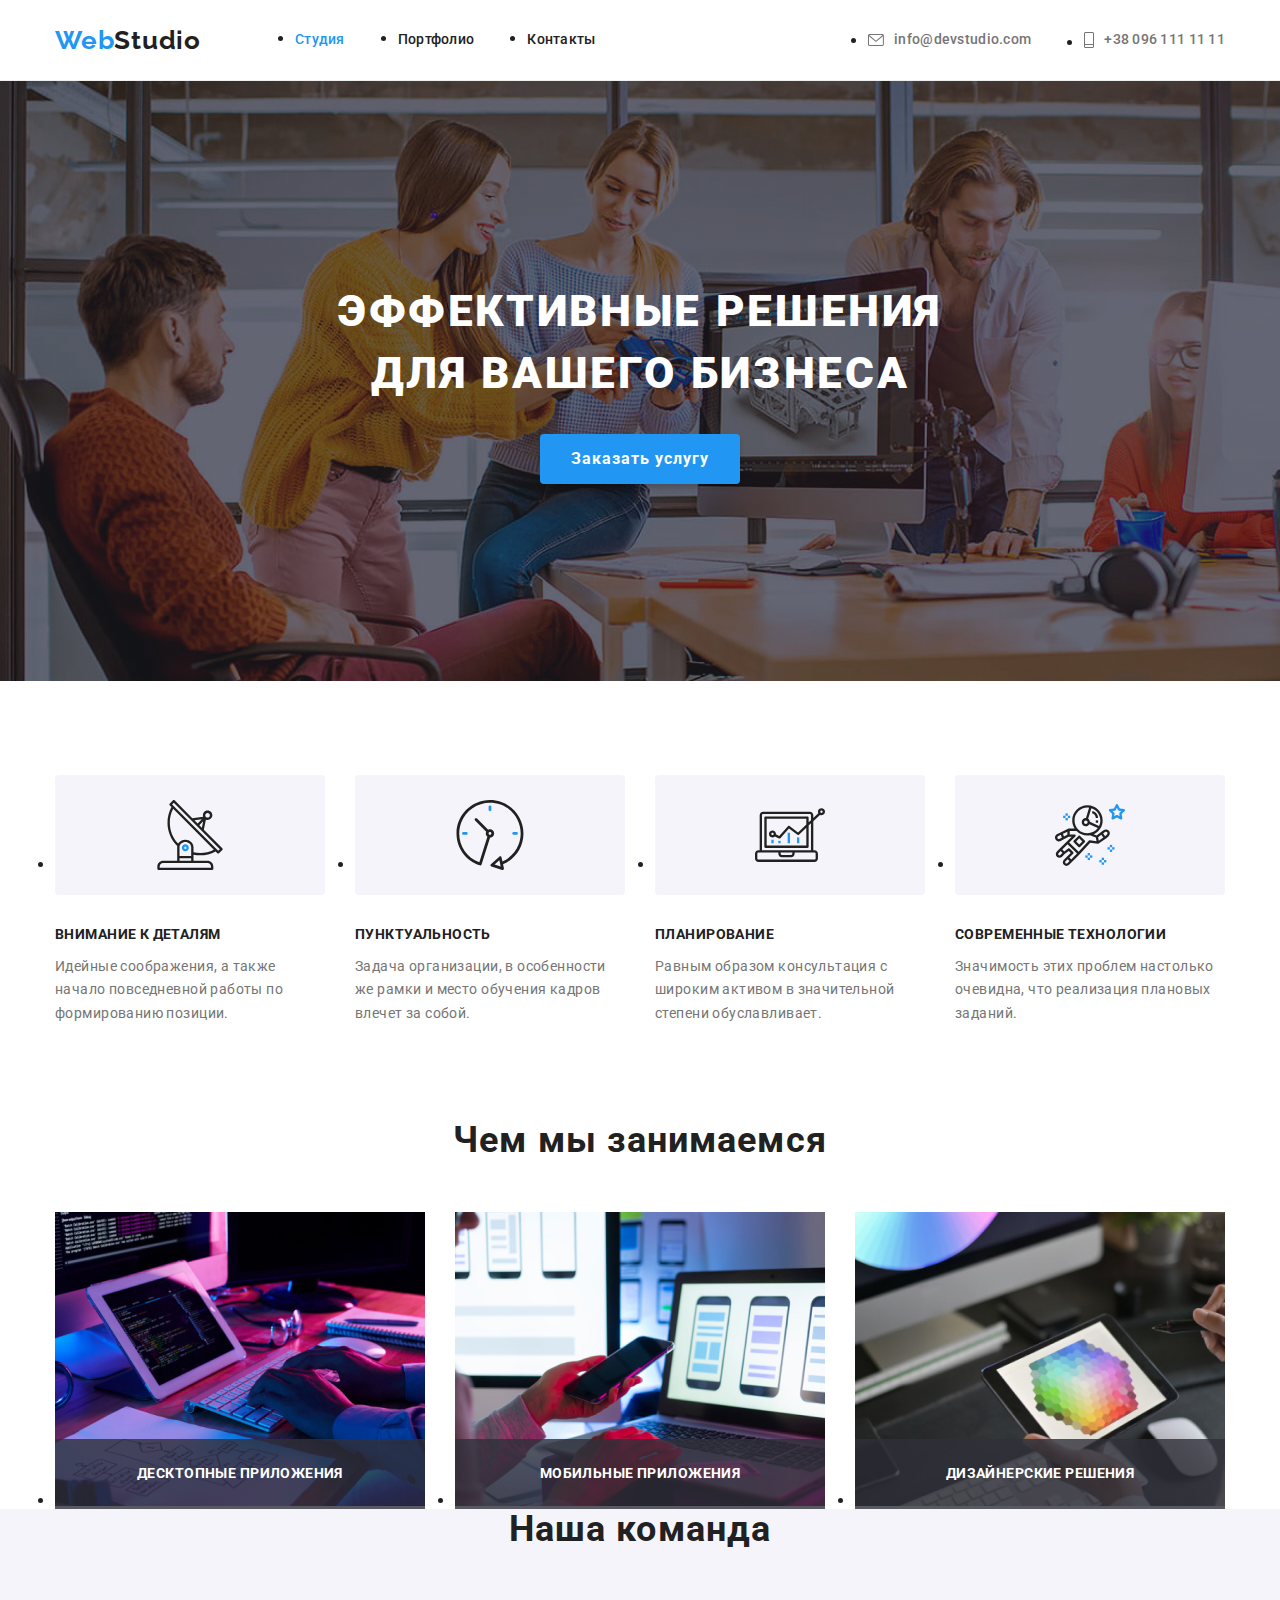
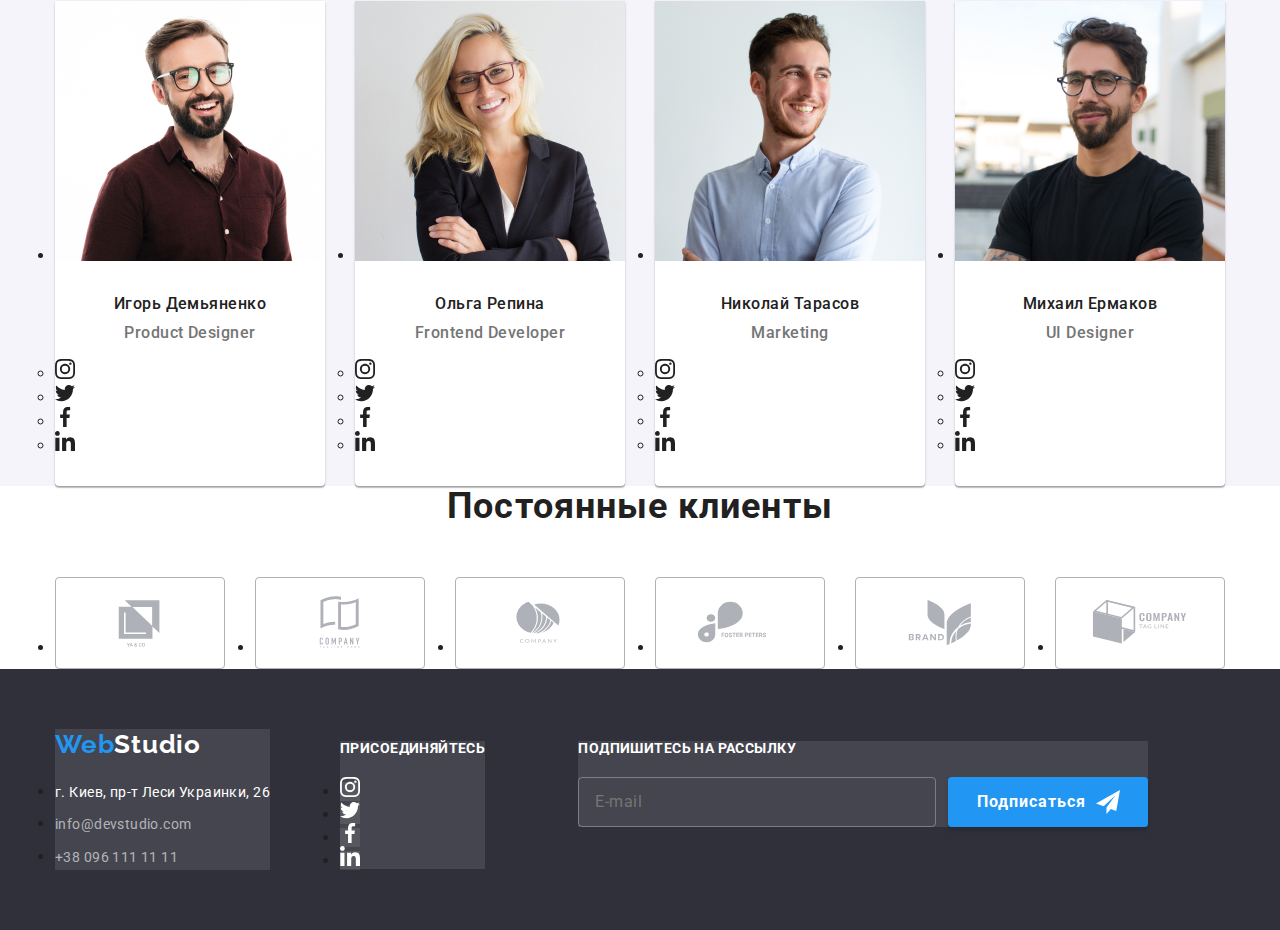
==== commit 95827611: "ы" ====
--- a/index.html
+++ b/index.html
@@ -9,37 +9,38 @@
 <link rel="preconnect" href="https://fonts.gstatic.com" crossorigin>
 <link href="https://fonts.googleapis.com/css2?family=Raleway:wght@700&family=Roboto:wght@400;500;700;900&display=swap" rel="stylesheet">
 <link rel="stylesheet" href="https://cdn.jsdelivr.net/npm/modern-normalize@1.1.0/modern-normalize.min.css">
-<link rel="stylesheet" href="./css/styles.css">
+<link rel="stylesheet" href="./css/main.min.css">
+<!-- <link rel="stylesheet" href="./css/styles.css"> -->
 
 </head>
 <body>
 
 <header class="header">
     <div class="container header-flex-container">
-        <nav class="header__navigation">
-            <a class="headr-logo" href=""><span>Web</span>Studio</a>
-            <ul class="list-nav">
-                <li  class="navigation-item">
-                    <a href="./index.html" class="navigations-list current">Студия</a>
-                </li>
-                <li class="navigation-item">
-                    <a href="./portfolio.html" class="navigations-list">Портфолио</a>
-                </li>
-                <li class="navigation-item">
-                    <a href="./index.html" class="navigations-list">Контакты</a>
+        <nav class="header__navigation navigation">
+            <a class="navigation__headr-logo" href="#"><span>Web</span>Studio</a>
+            <ul class="navigation__list">
+                <li  class="navigation__item">
+                    <a href="./index.html" class="navigation__link current">Студия</a>
+                </li>
+                <li class="navigation__item">
+                    <a href="./portfolio.html" class="navigation__link">Портфолио</a>
+                </li>
+                <li class="navigation__item">
+                    <a href="./index.html" class="navigation__link">Контакты</a>
                 </li>
             </ul>
         </nav>             
-        <ul class="contact-header">
-            <li class="navigation-item">
-                <a href="mailto:info@devstudio.com" class="contact-headr">
-                <svg class="contact_mail">
+        <ul class="navigation__list-contact">
+            <li class="navigation__item">
+                <a href="mailto:info@devstudio.com" class="navigation__link-contact">
+                <svg class="navigation__icon-mail">
                     <use href="./images/symbol-defs.svg#mail"></use>
                 </svg>
                 info@devstudio.com</a>
             </li>
-            <li class="navigation-item"><a href="tel:+380961111111" class="contact-headr">
-                <svg class="contact_phone">
+            <li class="navigation__item"><a href="tel:+380961111111" class="navigation__link-contact">
+                <svg class="navigation__icon-phone">
                     <use href="./images/symbol-defs.svg#icon-phone"></use>
                 </svg>
                 +38 096 111 11 11</a>
@@ -50,15 +51,15 @@
 <main>
     <section class="hero hero-owerlay">
         <div class="container">
-            <h1 class="hero-style">Эффективные решения для вашего бизнеса</h1>
-            <div class="button-main-flex">
+            <h1 class="hero__style">Эффективные решения для вашего бизнеса</h1>
+            <div class="hero__button">
                 <button data-modal-open class="button-main" type="button">Заказать услугу</button> 
             </div>                     
         </div>   
     </section>
-    <section class="features section">
+    <section class="features__section">
         <div class="container">
-        <ul class="card-set">
+        <ul class="features-list">
             <li class="features-item">
                 <div class="features-icon">
                     <svg class="features-icons">
@@ -123,24 +124,24 @@
     </section>
 <section class="container-main section outline">
         <div class="container works">
-                <h2 class="work-m">Чем мы занимаемся</h2>
-            <ul class="main-work">
+                <h2 class="work__style">Чем мы занимаемся</h2>
+            <ul class="work__list">
                     <li>
-                        <div class="work-typ"> 
+                        <div class="work__main"> 
                             <img src="./images/im1.jpg" width="370" height="294" alt="разработка сайтов">
-                            <p class="work-typ-sub">Десктопные приложения</p>
+                            <p class="work__text">Десктопные приложения</p>
                         </div>
                         </li>
                     <li>
-                        <div class="work-typ">
+                        <div class="work__main">
                             <img src="./images/im2.jpg" width="370" height="294" alt="кроссплатформенность">
-                            <p class="work-typ-sub">Мобильные приложения</p>
+                            <p class="work__text">Мобильные приложения</p>
                         </div>
                         </li>
                     <li>
-                        <div class="work-typ">
+                        <div class="work__main">
                             <img src="./images/im3.jpg" width="370" height="294" alt="веб дизайн">
-                            <p class="work-typ-sub">Дизайнерские решения</p>
+                            <p class="work__text">Дизайнерские решения</p>
                         </div>
                         </li>
             </ul>
@@ -149,14 +150,14 @@
 
     <section class="list-team section outline">
         <div class="container">
-                <h2 class="work-m">Наша команда</h2>
-
-            <ul class="team">
-                    <li class="list-teams">
-                        <img  class="photo-ds" src="./images/im4.jpg" width="270" height="260" alt="фото Игорь Демьяненко">
+                <h2 class="work__style">Наша команда</h2>
+
+            <ul class="team__item">
+                    <li class="team__list">
+                        <img  class="team__photo" src="./images/im4.jpg" width="270" height="260" alt="фото Игорь Демьяненко">
                         <div class="list-photo-img">
-                        <h3 class="list-name">Игорь Демьяненко</h3>
-                        <p class="list-photo">Product Designer</p>
+                        <h3 class="teams__name">Игорь Демьяненко</h3>
+                        <p class="teams__position">Product Designer</p>
                         <ul class="team__socials-list socials__list">
                             <li class="team__socials-item socials__item">
                                 <a class="team__socials-link socials__link" href="#">
@@ -189,11 +190,11 @@
                     </ul>
                 </div>
                     </li>                  
-                    <li class="list-teams">
-                        <img  class="photo-ds" src="./images/im6.jpg" width="270" height="260" alt="фото Ольга Репина">
+                    <li class="team__list">
+                        <img  class="team__photo" src="./images/im6.jpg" width="270" height="260" alt="фото Ольга Репина">
                     <div class="list-photo-img">
-                        <h3 class="list-name">Ольга Репина</h3>
-                        <p class="list-photo">Frontend Developer</p>
+                        <h3 class="teams__name">Ольга Репина</h3>
+                        <p class="teams__position">Frontend Developer</p>
                         <ul class="team__socials-list socials__list">
                             <li class="team__socials-item socials__item">
                                 <a class="team__socials-link socials__link" href="#">
@@ -226,11 +227,11 @@
                         </ul>
                     </div>
                     </li>                    
-                    <li class="list-teams">
-                        <img  class="photo-ds" src="./images/im7.jpg" width="270" height="260" alt="фото Николай Тарасов">
+                    <li class="team__list">
+                        <img  class="team__photo" src="./images/im7.jpg" width="270" height="260" alt="фото Николай Тарасов">
                         <div class="list-photo-img">
-                        <h3 class="list-name">Николай Тарасов</h3>
-                        <p class="list-photo">Marketing</p>
+                        <h3 class="teams__name">Николай Тарасов</h3>
+                        <p class="teams__position">Marketing</p>
                         <ul class="team__socials-list socials__list">
                             <li class="team__socials-item socials__item">
                                 <a class="team__socials-link socials__link" href="#">
@@ -262,11 +263,11 @@
                             </li>
                         </ul>
                     </div>                    
-                    <li class="list-teams">
-                        <img  class="photo-ds" src="./images/im8.jpg" width="270" height="260" alt="фото Михаил Ермаков">
+                    <li class="team__list">
+                        <img  class="team__photo" src="./images/im8.jpg" width="270" height="260" alt="фото Михаил Ермаков">
                         <div class="list-photo-img">
-                        <h3 class="list-name">Михаил Ермаков</h3>
-                        <p class="list-photo">UI Designer</p>
+                        <h3 class="teams__name">Михаил Ермаков</h3>
+                        <p class="teams__position">UI Designer</p>
                         <ul class="team__socials-list socials__list">
                             <li class="team__socials-item socials__item">
                                 <a class="team__socials-link socials__link" href="#">
@@ -304,38 +305,38 @@
 
     <section class="list-team-logo section outline">
     <div class="container companys">
-        <h2 class="work-m">Постоянные клиенты</h2>
-        <ul class="list-company">
+        <h2 class="work__style">Постоянные клиенты</h2>
+        <ul class="company__list">
             <li>
-                <a class="link-company" href="#">
-                    <svg class="icon-company">
+                <a class="company__link" href="#">
+                    <svg class="company__icon">
                         <use href="./images/symbol-defs.svg#icon-Logo"></use>
                     </svg>
                 </a>
             </li>
-            <li><a class="link-company" href="#">
-                <svg class="icon-company">
+            <li><a class="company__link" href="#">
+                <svg class="company__icon">
                     <use href="./images/symbol-defs.svg#icon-Logo-1"></use>
                 </svg>
             </a></li>
-            <li><a class="link-company" href="#">
-                <svg class="icon-company">
+            <li><a class="company__link" href="#">
+                <svg class="company__icon">
                     <use href="./images/symbol-defs.svg#icon-Logo-2"></use>
                 </svg>
             </a></li>
-            <li><a class="link-company" href="#">
-                <svg class="icon-company">
+            <li><a class="company__link" href="#">
+                <svg class="company__icon">
                     <use href="./images/symbol-defs.svg#icon-Logo-3"></use>
                 </svg>
             </a></li>
-            <li><a class="link-company" href="#">
-                <svg class="icon-company">
+            <li><a class="company__link" href="#">
+                <svg class="company__icon">
                     <use href="./images/symbol-defs.svg#icon-Logo-4"></use>
                 </svg>
             </a></li>
             <li>
-                <a class="link-company" href="#">
-                    <svg class="icon-company">
+                <a class="company__link" href="#">
+                    <svg class="company__icon">
                         <use href="./images/symbol-defs.svg#icon-Logo-6"></use>
                     </svg>
                 </a>
@@ -347,25 +348,25 @@
 </main>
 
 <footer>
-    <div class="container footer-all">
+    <div class="container footer">
         <div class="footer__flex-item">
-            <a class="logo-footer" href=""><span>Web</span>Studio</a>
+            <a class="footer__logo" href=""><span>Web</span>Studio</a>
             <address>
-                <ul class="contact">
-                    <li class="contact-links">
-                        <a class="contact-map"> г. Киев, пр-т Леси Украинки, 26 </a>
+                <ul class="footer__item">
+                    <li class="footer__contact-list">
+                        <a class="footer__map"> г. Киев, пр-т Леси Украинки, 26 </a>
                     </li>
-                    <li class="contact-links">
-                        <a class="contact-link" href="mailto:info@devstudio.com">info@devstudio.com</a>
+                    <li class="footer__contact-list">
+                        <a class="footer__contact" href="mailto:info@devstudio.com">info@devstudio.com</a>
                     </li>
-                    <li class="contact-links">
-                        <a class="contact-link" href="tel:+380961111111">+38 096 111 11 11</a>
+                    <li class="footer__contact-list">
+                        <a class="footer__contact" href="tel:+380961111111">+38 096 111 11 11</a>
                     </li>
                 </ul>
             </address>
         </div>
         <div class="footer__flex-item">
-            <h2 class="footer-work">Присоединяйтесь</h2>
+            <h2 class="footer__text">Присоединяйтесь</h2>
             <ul class="team__socials-list socials__list">
                 <li class="team__socials-item socials__item">
                     <a class="team__socials-link socials__link" href="#">
@@ -398,7 +399,7 @@
             </ul> 
         </div>
         <div class="footer__flex-item">
-            <h2 class="footer-work">Подпишитесь на рассылку</h2>
+            <h2 class="footer__text">Подпишитесь на рассылку</h2>
             <form class="footer__form js-speaker-form" name="subscribe-form">                    
                 <input class="footer__input-email" type="email" name="subscribe-email" autocomplete="email" placeholder="E-mail">
                 <button class="button-main" type="submit">Подписаться</button>
@@ -413,41 +414,41 @@
                 <use href="./images/symbol-defs.svg#icon-close"></use>
             </svg>
         </button>
-        <form class="modal-register">
-            <h2 class="modal-hr">Оставьте свои данные, мы вам перезвоним</h2>
-            <label class="modal-register form-opts" for="name">
-                <span class="psp">Имя</span>  
-            <input class="modal-register form-word" type="text" name="name" id="name" required >
-            <svg class="form-icon">
+        <form class="register">
+            <h2 class="modal__text">Оставьте свои данные, мы вам перезвоним</h2>
+            <label class="register__form-opts" for="name">
+                <span class="register__text">Имя</span>  
+            <input class="register__form-word" type="text" name="name" id="name" required >
+            <svg class="form__icon">
                 <use href="./images/symbol-defs.svg#icon-person-black-18dp-1">
                 </use>
             </svg>
             </label>
-            <label class="modal-register form-opts" for="phone">
-                <span class="psp">Телефон</span>
-                <input class="modal-register form-word" type="tel" name="telephone" id="phone" required >
-                <svg class="form-icon">
+            <label class="register__form-opts" for="phone">
+                <span class="register__text">Телефон</span>
+                <input class="register__form-word" type="tel" name="telephone" id="phone" required >
+                <svg class="form__icon">
                 <use href="./images/symbol-defs.svg#icon-phone-black-18dp-1">
                 </use>
             </svg>
             </label>
-            <label class="modal-register form-opts" for="email">
-            <span class="psp">Почта</span>
-            <input class="modal-register form-word" type="email" name="email" id="email" required>
-            <svg class="form-icon">
+            <label class="register__form-opts" for="email">
+            <span class="register__text">Почта</span>
+            <input class="register__form-word" type="email" name="email" id="email" required>
+            <svg class="form__icon">
                 <use href="./images/symbol-defs.svg#icon-email-black-18dp-1">
                 </use>
             </svg>
             </label>
-            <label class="modal-register form-opts" for="client-comment">
-                <span class="psp">Комментарий</span>
-                <textarea class="form-textarea" name="comment" id="client-comment"  placeholder="Введите текст"></textarea>
+            <label class="register__form-opts" for="client-comment">
+                <span class="register__text">Комментарий</span>
+                <textarea class="register__textarea" name="comment" id="client-comment"  placeholder="Введите текст"></textarea>
             </label>
             <label class="form__field-checkbox">
             <input class="form__input-checkbox" type="checkbox" name="agreement" value="agree" required />
             <span class="form__checkbox-icon"></span>
             <span class="form__label-checkbox">
-                Соглашаюсь с рассылкой и принимаю <a class="form__link" href="#">Условия договора</a>
+                Соглашаюсь с рассылкой и принимаю <a class="register__link" href="#">Условия договора</a>
             </span>
         </label> 
         <button class="form__btn button-main" type="submit">Отправить</button>             
--- a/css/main.min.css
+++ b/css/main.min.css
@@ -0,0 +1,2 @@
+body{font-family:"Roboto", sans-serif;background-color:#fff;color:#212121;font-style:normal;font-weight:400;font-size:16px;line-height:1;font-weight:400;list-style:none}h1,h2,h3,h4,h5,h6,p{margin:0}a{text-decoration:none;color:inherit}ul,li{padding:0;margin:0}address{font-style:normal}.container{width:1200px;margin-left:auto;margin-right:auto;padding-left:15px;padding-right:15px}textarea{resize:none}.navigation__headr-logo{font-family:"Raleway";font-style:normal;font-weight:bold;font-size:26px;line-height:1.19;letter-spacing:0.03em;color:#212121;text-decoration:none;display:flex;margin-right:94px}.navigation__headr-logo span{color:#2196f3}.navigation__headr-logo{cursor:pointer}.header-flex-container{display:flex;align-items:center}.header{border-bottom:1px solid #EEEE}.navigation__link{font-size:14px;font-style:normal;font-weight:500;line-height:1.14;letter-spacing:0.02em;text-align:left;color:#212121;text-decoration:none;padding:32px 0}.navigation__link-contact{display:flex;align-items:center;font-family:"Roboto";font-style:normal;font-weight:500;font-size:14px;line-height:1.14;letter-spacing:0.02em;color:#757575;text-decoration:none;transition:color 250ms cubic-bezier(0.4, 0, 0.2, 1)}.navigation__link-contact:focus,.navigation__link-contact:hover{color:#2196f3}.navigation__list-contact{display:flex;margin-left:auto;align-items:center;justify-content:space-between;padding:0}.navigation__list{display:flex;align-items:center}.navigation__list-contact .navigation__item:not(:last-child){margin-right:53px}.navigation__list .navigation__item:not(:last-child){margin-right:53px}.navigation__icon-mail{width:16px;height:12px;margin-right:10px}.navigation__icon-phone{height:16px;width:10px;margin-right:10px}.navigation__link{position:relative;display:inline-flex;align-items:center;padding-top:32px;padding-bottom:32px;transition:color 250ms cubic-bezier(0.4, 0, 0.2, 1)}.navigation__link:hover,.navigation__link:focus{color:#2196f3}.navigation__link::after{position:absolute;bottom:0;right:0;content:'';display:inline-flex;width:100%;height:4px;background-color:#2196F3;border-radius:2px;transform:scale(0);opacity:0;transition:transform 250ms cubic-bezier(0.4, 0, 0.2, 1),opacity 250ms cubic-bezier(0.4, 0, 0.2, 1);transition-property:transform, opacity;transition-duration:250ms, 250ms;transition-timing-function:cubic-bezier(0.4, 0, 0.2, 1),cubic-bezier(0.4, 0, 0.2, 1);transition-delay:0s, 0s}.current{color:#2196f3}.navigation__list-contact{display:flex;margin-left:auto;align-items:center;justify-content:space-between;padding:0}.header__navigation{display:flex;align-items:center}.hero__button{display:flex;justify-content:center}.hero__style{max-width:696px;margin-left:auto;margin-right:auto;margin-bottom:30px;font-family:"Roboto";font-size:44px;font-style:normal;font-weight:900;line-height:1.4;letter-spacing:0.06em;text-align:center;text-transform:uppercase;color:#fff}.hero{max-width:1600px;margin:0 auto;padding:200px 0;height:600px;background-image:linear-gradient(rgba(196,196,196,0.4), rgba(47,48,58,0.4)),url(../images/im18.jpg);background-repeat:no-repeat;background-color:#2f303a}.hero-owerlay{max-width:1600px;height:600px;margin-left:auto;margin-right:auto;background-image:linear-gradient(to right, rgba(47,48,58,0.4), rgba(47,48,58,0.4)),url(../images/im18.jpg);background-size:cover}.button-main{display:block;margin:0 auto;width:200px;height:50px;align-items:center;justify-content:center;color:#fff;background:#2196f3;font-weight:700;font-size:16px;line-height:1.8;letter-spacing:0.06em;box-shadow:0px 4px 4px rgba(0,0,0,0.15);border-color:transparent;border-radius:4px;cursor:pointer}.features-texts{font-size:14px;font-style:normal;font-weight:400;line-height:1.71;letter-spacing:0.03em;color:#757575}.features-text{font-size:14px;font-weight:700;font-weight:bold;font-size:14px;line-height:1.4;letter-spacing:0.03em;text-transform:uppercase;margin-bottom:10px}.features-list{display:flex;justify-content:space-between;gap:30px}.features-item{max-width:270px}.features__section{padding:94px 0}.features-icons{height:70px;width:70px}.features-icon{display:inline-flex;justify-content:center;align-items:center;width:100%;height:120px;margin-bottom:30px;background-color:#f5f4fa;border-radius:4px}.work{padding:0;display:flex;justify-content:space-between}.work__list{display:flex;justify-content:center;gap:30px}.work__main{position:relative}.work__text{position:absolute;bottom:0;padding-top:27px;padding-bottom:27px;width:100%;font-weight:700;font-size:14px;line-height:1.14;text-align:center;letter-spacing:0.03em;text-transform:uppercase;color:#fff;background-color:rgba(47,48,58,0.8)}.work__style{margin-bottom:50px;font-weight:700;font-size:36px;line-height:1.16;text-align:center;letter-spacing:0.03em;color:#212121}.teams__position{margin-bottom:16px;font-size:16px;line-height:1.18;text-align:center;letter-spacing:0.03em;color:#757575}.teams__name{margin-bottom:10px;font-weight:500;font-size:16px;line-height:1.18;text-align:center;letter-spacing:0.03em}.list-team{background-color:#f5f4fa;font-size:16px;font-weight:500;line-height:1.2;letter-spacing:0.03em}.team__item{display:flex;justify-content:center;gap:30px;margin:0px}.team__list{box-shadow:0px 1px 3px rgba(0,0,0,0.12),0px 1px 1px rgba(0,0,0,0.14),0px 2px 1px rgba(0,0,0,0.2);border-radius:0px 0px 4px 4px;padding-bottom:30px;background-color:#fff}.team__socials-link.socials__link:hover,.team__socials-link.socials__link:focus{background-color:#2196f3;color:#fff}.list-team-logo{font-weight:500;line-height:1.2;letter-spacing:0.03em;background-color:#fff}.footer__contact-list:not(:last-child){margin-bottom:9px}.team__list{box-shadow:0px 1px 3px rgba(0,0,0,0.12),0px 1px 1px rgba(0,0,0,0.14),0px 2px 1px rgba(0,0,0,0.2);border-radius:0px 0px 4px 4px;padding:0}.list-photo-img{padding-top:30px;padding-bottom:30px}.socials__icon{width:20px;height:20px}.company__list{display:flex;justify-content:center;gap:30px}.company__link{display:inline-flex;justify-content:center;align-items:center;width:170px;height:92px;color:#afb1b8;border:1px solid #afb1b8;border-radius:4px;transition:color,border-color 250ms cubic-bezier(0.4, 0, 0.2, 1)}.company__link:hover,.company__link:focus{border-color:#2196f3;color:#2196f3;transition:color 250ms cubic-bezier(0.4, 0, 0.2, 1)}.company__icon{max-width:106px;max-height:60px}.list-team-logo{font-weight:500;line-height:1.2;letter-spacing:0.03em;background-color:var(--white-color)}.modal{position:absolute;top:50%;left:50%;transform:translate(-50%, -50%);height:581px;width:528px;padding:40px;background-color:#fff;border-radius:4px;transform:translate(-50%, -50%);transition:transform 250ms cubic-bezier(0.4, 0, 0.2, 1);cursor:pointer}.modal-close{position:absolute;top:8px;right:8px;display:inline-flex;justify-content:center;align-items:center;width:30px;height:30px;border-radius:50%;background-color:transparent;border:1px solid rgba(0,0,0,0.1);transition:fill 250ms cubic-bezier(0.4, 0, 0.2, 1);cursor:pointer}.modal-close:hover,.modal-close:focus{fill:#2196f3}.icon-cls{width:18px;height:18px;transition:250ms cubic-bezier(0.4, 0, 0.2, 1)}.form__icon{position:absolute;top:50%;left:12px;width:18px;height:18px;transition:250ms cubic-bezier(0.4, 0, 0.2, 1)}.register{display:block}.register__form-opts{position:relative;display:flex;flex-direction:column;margin-bottom:10px}.register__form-word{width:100%;padding:10px 11px 10px 42px;border:1px solid rgba(33,33,33,0.2);border-radius:4px;transition:250ms cubic-bezier(0.4, 0, 0.2, 1)}.register__text{margin-bottom:4px;font-size:12px;line-height:1.17;letter-spacing:0.01em;color:#757575}.register__textarea{padding:12px 16px;height:120px;border:1px solid rgba(33,33,33,0.2);box-sizing:border-box;border-radius:4px;resize:none}.register__link{color:#2196f3;text-decoration:underline}.register__form-word,.register__textarea{border:1px solid rgba(33,33,33,0.2);border-radius:4px;transform:border-color 250ms cubic-bezier(0.4, 0, 0.2, 1)}.register__form-word:hover,.register__form-word:focus,.register__textarea:hover,.register__textarea:focus{outline:none;border-color:#2196f3}.register__form-word:hover ~ .form__icon,.register__form-word:focus ~ .form__icon,.register__textarea:hover ~ .form__icon,.register__textarea:focus ~ .form__icon{color:#2196f3}.register__textarea{border:1px solid rgba(33,33,33,0.2);border-radius:4px;transform:border-color 250ms cubic-bezier(0.4, 0, 0.2, 1)}.register__textarea:hover,.register__textarea:focus{outline:none;border-color:#2196f3}.register__textarea:hover ~ .form__icon,.register__textarea:focus ~ .form__icon{color:#2196f3}.form__field-checkbox{display:flex;justify-content:center;align-items:center;margin-bottom:30px}.form__input-checkbox{appearance:none}.form__checkbox-icon{display:inline-flex;width:16px;height:15px;border:2px solid #212121;border-radius:2px}.register__link{color:#2196f3;text-decoration:underline}.form__label-checkbox{margin-left:8px;font-size:14px;line-height:1.71;letter-spacing:0.03em;color:#757575}.form__btn .button-main{padding:10px 52px}.form__input-checkbox:checked+.form__checkbox-icon{background-color:#2196f3;background-image:url("data:image/svg+xml;charset=utf8,%3Csvg width='16' height='15' fill='none' xmlns='http://www.w3.org/2000/svg'%3E%3Cpath d='m3.957 7.752-.069-.066-.069.065-.888.842-.076.072.076.073 3.496 3.334.069.066.069-.066 7.504-7.158.076-.073-.076-.072-.882-.841-.069-.066-.069.066-6.553 6.246-2.539-2.422Z' fill='%23fff' stroke='%23fff' stroke-width='.2'/%3E%3C/svg%3E");background-position:center;background-origin:border-box;border-color:#2196f3}.is-hidden{opacity:0;visibility:hidden;pointer-events:none}.struducture{padding-top:94px;padding-bottom:94px}.button__control{display:flex;justify-content:center;margin-bottom:50px}.button__list:not(:last-child){margin-right:8px}.button__list{transition:color 250ms cubic-bezier(0.4, 0, 0.2, 1)}.button__list:focus,.button__list:hover{color:#2196f3}.button__item{padding:6px 22px;font-weight:500;font-size:16px;line-height:1.6;text-align:center;letter-spacing:0.03em;color:#212121;background-color:#f5f4fa;border:none;border-radius:4px;cursor:pointer;transition:color 250ms cubic-bezier(0.4, 0, 0.2, 1),background-color 250ms cubic-bezier(0.4, 0, 0.2, 1),box-shadow 250ms cubic-bezier(0.4, 0, 0.2, 1);box-shadow:0px 3px 1px rgba(0,0,0,0.1),0px 1px 2px rgba(0,0,0,0.08),0px 2px 2px rgba(0,0,0,0.12)}.button__item:hover,.button__item:focus{color:#fff;background-color:#2196f3}.project{display:flex;flex-basis:calc(100% / 9);flex-wrap:wrap;padding:0;list-style:none;justify-content:space-between;text-align:left;cursor:pointer;gap:30px}.project__example-text{line-height:1.9;letter-spacing:0.03em;color:#757575}.project__link{display:inline-block;transition:box-shadow 250ms cubic-bezier(0.4, 0, 0.2, 1)}.project__link:hover,.project__link:focus{box-shadow:0px 1px 1px rgba(0,0,0,0.12),0px 4px 4px rgba(0,0,0,0.06),1px 4px 6px rgba(0,0,0,0.16)}.project__text-name{font-weight:bold;font-size:18px;line-height:2;letter-spacing:0.06em;color:#212121}.project__text-img{padding:20px 24px;border:1px solid #eee;border-radius:0px 0px 4px 4px}.project__list{max-width:370px}.project__photo{position:relative;overflow:hidden}.project__texts{position:absolute;max-height:294px;display:flex;align-items:center;padding:63px 24px;background-color:#2196f3;transition:transform 250ms cubic-bezier(0.4, 0, 0.2, 1)}.project__link:hover .project__texts{transform:translateY(-100%)}.project__text{font-size:18px;line-height:1.56;letter-spacing:0.03em;color:#fff}footer{background-color:#2f303a;padding-top:60px;padding-bottom:60px}.footer__contact{font-size:14px;line-height:1.7;letter-spacing:0.03em;text-align:left;color:rgba(255,255,255,0.6);transition:color 250ms cubic-bezier(0.4, 0, 0.2, 1)}.footer__contact:hover,.footer__contact:focus{color:#2196f3}.footer__logo{display:inline-block;margin-bottom:20px;font-family:"Raleway";font-style:normal;font-weight:bold;font-size:26px;line-height:1.19;letter-spacing:0.03em;color:#fff;text-decoration:none}.footer__logo span{color:#2196f3}.footer__contact-headr{padding:32px 0}.logo-footer2,.logo-footer3{margin-bottom:9px}.footer__text{font-family:Roboto;font-size:14px;font-weight:700;line-height:16px;letter-spacing:0.03em;text-align:left}.logo-footer2{display:block;align-items:flex-start}footer .socials__link{color:#fff}.footer{display:flex;align-items:baseline;background-color:#2f303a}.footer__text{margin-bottom:20px;font-weight:700;font-size:14px;line-height:1.14;letter-spacing:0.03em;text-transform:uppercase;color:#fff}.fer{margin-left:70px}.footer__flex-item:nth-child(1){margin-right:70px}.footer__flex-item:nth-child(2){margin-right:93px}.footer__contact-list:not(:last-child){margin-bottom:9px}.footer__map{font-style:normal;font-weight:400;font-size:14px;line-height:24px;letter-spacing:0.03em;color:#fff}.footer__flex-item{background-color:rgba(255,255,255,0.1)}.footer__flex-item:hover,.footer__flex-item:focus{background-color:#2196f3}.socials__link{background-color:rgba(255,255,255,0.1)}.socials__link:hover,.socials__link:focus{background-color:#2196f3}.footer__form{display:flex}.footer__input-email{padding:14px 16px;margin-right:12px;width:358px;font-size:16px;line-height:1.25;letter-spacing:0.03em;color:#fff;background-color:transparent;border:1px solid rgba(255,255,255,0.3);border-radius:4px;transition:border-color 250ms cubic-bezier(0.4, 0, 0.2, 1)}.footer__input-email:hover{border-color:#2196f3}.footer__input-email:focus{border-color:#2196f3;outline:none}.footer__form .button-main{display:inline-flex;align-items:center}.footer__form .button-main::after{content:'';width:24px;height:24px;margin-left:10px;background-image:url("data:image/svg+xml;charset=utf8,%3Csvg width='24' height='24' fill='none' xmlns='http://www.w3.org/2000/svg'%3E%3Cpath d='M24 0 0 13.5l7.67 2.84L19.5 5.25l-8.998 12.14.007.002-.009-.002V24l4.301-5.018L20.251 21 24 0Z' fill='%23fff'/%3E%3C/svg%3E")}.button-main{display:block;margin:0 auto;width:200px;height:50px;align-items:center;justify-content:center;color:#fff;background:#2196f3;font-weight:700;font-size:16px;line-height:1.8;letter-spacing:0.06em;box-shadow:0px 4px 4px rgba(0,0,0,0.15);border-color:transparent;border-radius:4px;cursor:pointer}
+/*# sourceMappingURL=main.min.css.map */--- a/css/styles.css
+++ b/css/styles.css
@@ -5,18 +5,21 @@
   --white-color: #ffffff;
   --color-text: #212121;
   --accent-btn-color: #188ce8;
-  --title-color: #212121;
+  --footer-color: #2f303a;
   --main-text-color: #757575;
   --accent-color: #2196f3;
   --accent-btn-color: #188ce8;
   --fill-color: #afb1b8;
   --footer-contacts-color: rgba(255, 255, 255, 0.6);
 
+
   /* other color */
   --header-border-color: #ececec;
   --footer-socials-bg-color: rgba(255, 255, 255, 0.1);
   --project-border-color: #eee;
   --timing-function: 250ms cubic-bezier(0.4, 0, 0.2, 1);
+  --hero-color: rgba(47, 48, 58, 0.4);
+  --hero-gradient: rgba(196,	196,	196, 0.4);
 
   
 }
@@ -97,7 +100,7 @@
   padding-bottom: 94px;
 }
 
-.headr-logo {
+.navigation__headr-logo {
   font-family: "Raleway";
   font-style: normal;
   font-weight: bold;
@@ -109,7 +112,7 @@
   display: flex;
   margin-right: 94px;
 }
-.navigations-list {
+.navigation__link {
 font-size: 14px;
 font-style: normal;
 font-weight: 500;
@@ -120,7 +123,7 @@
   text-decoration: none;
 }
 
-.contact-link {
+.footer__contact {
 font-size: 14px;
 line-height: 1.7;
 letter-spacing: 0.03em;
@@ -129,14 +132,14 @@
 transition: color var(--timing-function);
 }
 
-.contact-link:hover,
-.contact-link:focus,
-.contact-headr:focus,
-.contact-headr:hover {
+.footer__contact:hover,
+.footer__contact:focus,
+.navigation__link-contact:focus,
+.navigation__link-contact:hover {
   color: var(--akcent-color);
 }
 
-.button-main-flex {
+.hero__button {
   display: flex;
   justify-content: center;
 }
@@ -160,16 +163,16 @@
   cursor: pointer;
 }
 
-.button-control:not(:last-child) {
+.button__list:not(:last-child) {
   margin-right: 8px;
 }
 
-.button-control {
+.button__list {
   transition: color var(--timing-function);
 }
 
-.button-control:focus,
-.button-control:hover {
+.button__list:focus,
+.button__list:hover {
   color: var(--akcent-color);
 }
 
@@ -188,13 +191,13 @@
 color: var(--second-color);
 
 }
-.text {
+.project__example-text{
   line-height: 1.9;
   letter-spacing: 0.03em;
   color: var(--second-color);
 }
 
-.list-photo {
+.teams__position {
   margin-bottom: 16px;
   font-size: 16px;
   line-height: 1.18;
@@ -203,7 +206,7 @@
   color: var(--second-color);
 }
 
-.list-name {
+.teams__name {
   margin-bottom: 10px;
     font-weight: 500;
     font-size: 16px;
@@ -232,13 +235,13 @@
   padding-bottom: 60px;
 }
 
-.button-cont {
+.button__control {
   display: flex;
   justify-content: center;
   margin-bottom: 50px;
 }
 
-.btn-control {
+.button__item {
   padding: 6px 22px;
   font-weight: 500;
   font-size: 16px;
@@ -255,8 +258,8 @@
   box-shadow var(--timing-function);
 }
 
-.btn-control:hover,
-.btn-control:focus{
+.button__item:hover,
+.button__item:focus{
 color: var(--white-color);
 background-color: var(--akcent-color);
 box-shadow: 0px 3px 1px rgba(0, 0, 0, 0.1), 0px 1px 2px rgba(0, 0, 0, 0.08),
@@ -277,7 +280,7 @@
   margin-bottom: 10px;
 }
 
-.logo-footer {
+.footer__logo{
   display: inline-block;
   margin-bottom: 20px;
   font-family: "Raleway";
@@ -290,11 +293,11 @@
   text-decoration: none;
   
 }
-.logo-footer span,
-.headr-logo span {
+.footer__logo span,
+.navigation__headr-logo span {
   color: var(--akcent-color);
 }
-.list-team {
+.container-main section outline{
   background-color: var(--background);
   font-size: 16px;
   font-weight: 500;
@@ -305,11 +308,11 @@
 .color-hero {
   background-color: var(--white-color);
 }
-.headr-logo,
+.navigation__headr-logo,
 .logo-list {
   cursor: pointer;
 }
-.work-m {
+.work__style {
   margin-bottom: 50px;
     font-weight: 700;
     font-size: 36px;
@@ -319,7 +322,7 @@
     color: var(--title-color);
   color: var(--color-text);
 }
-.hero-style {
+.hero__style {
   max-width: 696px;
   margin-left: auto;
   margin-right: auto;
@@ -335,7 +338,7 @@
   color: var(--white-color);
 }
 
-.contact-headr{
+.navigation__link-contact{
   display: flex;
   align-items: center;
   font-family: "Roboto";
@@ -349,19 +352,19 @@
   transition: color var(--timing-function);
 }
 
-.project-link {
+.project__link {
   display: inline-block;
   transition: box-shadow var(--timing-function);
 }
 
-.project-link:hover,
-.project-link:focus {
+.project__link:hover,
+.project__link:focus {
   box-shadow: 0px 1px 1px rgba(0, 0, 0, 0.12),
   0px 4px 4px rgba(0, 0, 0, 0.06),
   1px 4px 6px rgba(0, 0, 0, 0.16);
 }
 
-.meta-if {
+.project__text-name{
   font-weight: bold;
   font-size: 18px;
   line-height: 2;
@@ -374,12 +377,12 @@
   align-items: center;
 }
 
-.navigations-list,
-.contact-link-headr {
+.navigation__link,
+.footer__contact-headr {
   padding: 32px 0;
 }
 
-.contact-header {
+.navigation__list-contact {
   display: flex;
   margin-left: auto;
   align-items: center;
@@ -391,14 +394,14 @@
   align-items: center;
   
 }
-.list-nav {
+.navigation__list {
   display: flex;
   align-items: center;
 }
-.contact-header .navigation-item:not(:last-child) {
+.navigation__list-contact .navigation__item:not(:last-child) {
   margin-right: 53px;
 }
-.list-nav .navigation-item:not(:last-child) {
+.navigation__list .navigation__item:not(:last-child) {
   margin-right: 53px;
 }
 .hero {
@@ -413,7 +416,7 @@
   background-repeat: no-repeat;
   background-color: #2f303a;
 }
-.card-set {
+.features-list{
   display: flex;
   justify-content: space-between;
   gap: 30px;
@@ -424,22 +427,23 @@
   justify-content: space-between;
 }
 
-.team {
+.list-team{
+  background-color: var(--background);
+  font-size: 16px;
+  font-weight: 500;
+  line-height: 1.2;
+  letter-spacing: 0.03em;
+  
+}
+.team__item {
   display: flex;
   justify-content: center;
   gap: 30px;
   margin: 0px;
 }
 
-.footer-informations {
-  width: 1600px;
-  margin-left: auto;
-  margin-right: auto;
-  text-align: left;
-  padding-top: 60px;
-  padding-bottom: 60px;
-}
-.list-project{
+
+.metas{
   display: flex;
   flex-basis: calc(100% / 9);
   flex-wrap: wrap;
@@ -451,7 +455,20 @@
   gap: 30px;
   
 }
-.list-teams{
+
+.project{
+  display: flex;
+  flex-basis: calc(100% / 9);
+  flex-wrap: wrap;
+  padding: 0;
+  list-style: none;
+  justify-content: space-between;
+  text-align: left;
+  cursor: pointer;
+  gap: 30px;
+  
+}
+.team__list{
   box-shadow: 0px 1px 3px rgba(0, 0, 0, 0.12), 0px 1px 1px rgba(0, 0, 0, 0.14), 0px 2px 1px rgba(0, 0, 0, 0.2);
   border-radius: 0px 0px 4px 4px;
   padding-bottom: 30px;
@@ -461,12 +478,12 @@
   padding-top: 94px;
   padding-bottom: 94px;
 }
-.project-text{
+.project__text-img{
   padding: 20px 24px;
   border: 1px solid #EEEE;
 border-radius: 0px 0px 4px 4px;
 }
-.projects{
+.project__list{
   /* margin-bottom: 30px; */
   max-width: 370px;
 }
@@ -486,21 +503,21 @@
   max-width: 270px;
 
 }
-.features section{
+.features__section{
   padding: 94px 0;
 }
-.main-work{
+.work__list{
   display: flex;
   justify-content: center;
   gap: 30px;
 }
 
-.contact_mail {
+.navigation__icon-mail {
   width: 16px;
   height: 12px;  
   margin-right: 10px;
 }
-.contact_phone {
+.navigation__icon-phone {
 height: 16px;
 width: 10px;
 margin-right: 10px;
@@ -545,16 +562,16 @@
     height: 20px;   
   }
 
-  .list-company{
+  .company__list{
     display: flex;
     justify-content: center;
     gap: 30px;
   }
-  .icon-company{
+  .company__icon{
     max-width: 106px;
     max-height: 60px;
   }
-  .link-company{
+  .company__link{
     display: inline-flex;
   justify-content: center;
   align-items: center;
@@ -566,13 +583,13 @@
   transition: color, border-color  var(--timing-function);
   }
 
-.link-company:hover,
-.link-company:focus {
+.company__link:hover,
+.company__link:focus {
   border-color: #2196F3;
   color: #2196F3;
   transition: color var(--timing-function);
 }
-  .footer-work{
+  .footer__text{
 font-family: Roboto;
 font-size: 14px;
 font-weight: 700;
@@ -586,7 +603,7 @@
       align-items: flex-start
 
     }
-    .socials__list1{
+    .socials__list{
       display: flex;
       justify-content: center;
       gap: 10px;
@@ -601,7 +618,7 @@
       color: #fff;
     }
 
-.footer-all {
+.footer{
   display: flex;
   align-items: baseline;
   background-color: #2f303a;
@@ -611,7 +628,7 @@
     background-color: #2196F3;
     }
 
-    .footer-work{
+    .footer__text{
       margin-bottom: 20px;
     font-weight: 700;
     font-size: 14px;
@@ -634,10 +651,10 @@
         letter-spacing: 0.03em;
         background-color: var(--white-color);
       }
-      .contact-links:not(:last-child) {
+      .footer__contact-list:not(:last-child) {
         margin-bottom: 9px;
     }
-    .list-teams{
+    .team__list{
      box-shadow: 0px 1px 3px rgba(0, 0, 0, 0.12), 0px 1px 1px rgba(0, 0, 0, 0.14), 0px 2px 1px rgba(0, 0, 0, 0.2);
     border-radius: 0px 0px 4px 4px;
     padding: 0;}
@@ -654,7 +671,7 @@
       margin-right: auto;
       background-image: linear-gradient(to right, rgba(47, 48, 58, 0.4), rgba(47, 48, 58, 0.4)), url(../images/im18.jpg);
       background-size: cover;}
-      .contact-map{
+      .footer__map{
       font-style: normal;
       font-weight: 400;
       font-size: 14px;
@@ -694,7 +711,8 @@
         padding: 40px;
         background-color: #FFFFFF;
         border-radius: 4px;
-        transform: translate(-50%, -50%);        
+        transform: translate(-50%, -50%);      
+        transition: transform var(--timing-function);     
       }
       
       .modal-close{
@@ -709,7 +727,12 @@
         border-radius: 50%;
         background-color: transparent;
         border: 1px solid rgba(0, 0, 0, 0.1);
-        transition: var(--timing-function);
+        transition: fill var(--timing-function);
+        
+      }
+      .modal-close:hover,
+      .modal-close:focus {
+        fill: var(--accent-color);
       }
 
       .icon-cls {
@@ -721,18 +744,18 @@
       .items:not(:last-child) {
           margin-right: 30px;
       }
-      .navigations-list{
+      .navigation__link{
         position: relative;
         display: inline-flex;
         align-items: center;
         padding-top: 32px;
         padding-bottom: 32px;
         transition: color 250ms cubic-bezier(0.4, 0, 0.2, 1);}
-        .navigations-list:hover,
-        .navigations-list:focus{
+        .navigation__link:hover,
+        .navigation__link:focus{
           color: #2196f3;
         }
-      .navigations-list::after{
+      .navigation__link::after{
       position: absolute;
       bottom: 0;
       right: 0;
@@ -754,15 +777,15 @@
       transition-delay: 0s, 0s;
         
       }
-      .navigations-list .current:hover::after,
-      .navigations-list .current:focus::after {
+      .navigation__link .current:hover::after,
+      .navigation__link .current:focus::after {
         transform: scale(1);
         opacity: 1;}
       
-        .work-typ{
+        .work__main{
           position: relative;
         }
-        .work-typ-sub{
+        .work__text{
           position: absolute;
           bottom: 0;
           padding-top: 27px;
@@ -778,12 +801,12 @@
           background-color: rgba(47, 48, 58, 0.8);
         
         }
-        .project-photo{
+        .project__photo{
           position: relative;
           overflow: hidden;
            }
 
-        .project-texts{
+        .project__texts{
           position: absolute;
           
           max-height: 294px;
@@ -797,12 +820,12 @@
           
         }
 
-        .project-link:hover .project-texts{
+        .project__link:hover .project__texts{
           transform: translateY(-100%);
         }
 
 
-        .cart-text{
+        .project__text{
           font-size: 18px;
           line-height: 1.56;
           letter-spacing: 0.03em;
@@ -820,10 +843,10 @@
          padding-top: 30px;
          padding-bottom: 30px;
         }
-        .modal-register{
+        .register{
           display: block;
         }
-        .modal-hr{
+        .modal__text{
           font-size: 20px;
           font-weight: 700;
           line-height: 23px;
@@ -831,21 +854,21 @@
           text-align: center;
           margin-bottom: 12px;
         }
-        .form-opts{
+        .register__form-opts{
           position: relative;
           display: flex;
           flex-direction: column;
           margin-bottom: 10px;
           
         }
-        .form-word{
+        .register__form-word{
           width: 100%;
           padding: 10px 11px 10px 42px;
           border: 1px solid rgba(33, 33, 33, 0.2);
           border-radius: 4px;
           transition: 250ms cubic-bezier(0.4, 0, 0.2, 1);
         }
-        .form-icon {
+        .form__icon {
           position: absolute;
           top: 50%;
           left: 12px;
@@ -855,14 +878,14 @@
         }
 
         
-        .psp{
+        .register__text{
           margin-bottom: 4px;
           font-size: 12px;
           line-height: 1.17;
           letter-spacing: 0.01em;
           color: #757575;
         }
-        .form-textarea{
+        .register__textarea{
           padding: 12px 16px;
           height: 120px;
           border: 1px solid rgba(33, 33, 33, 0.2);
@@ -885,7 +908,7 @@
           height: 15px;
           border: 2px solid #212121;;
           border-radius: 2px;}
-        .form__link {
+        .register__link {
           color: #2196f3;
           text-decoration: underline;}
         .form__label-checkbox {
@@ -940,26 +963,25 @@
   background-image: url("data:image/svg+xml;charset=utf8,%3Csvg width='24' height='24' fill='none' xmlns='http://www.w3.org/2000/svg'%3E%3Cpath d='M24 0 0 13.5l7.67 2.84L19.5 5.25l-8.998 12.14.007.002-.009-.002V24l4.301-5.018L20.251 21 24 0Z' fill='%23fff'/%3E%3C/svg%3E");
   
 }
-            .form-word, 
-            .form-textarea {   
+            .register__form-word, 
+            .register__textarea {   
               border: 1px solid rgba(33, 33, 33, 0.2);
               border-radius: 4px;
               transform: border-color var(--timing-function);
             }            
       
-            .form-word:hover,
-            .form-word:focus,
-            .form-textarea:hover,
-            .form-textarea:focus {
+            .register__form-word:hover,
+            .register__form-word:focus,
+            .register__textarea:hover,
+            .register__textarea:focus {
               outline: none;
               border-color: #2196f3;
             }
 
             
 
-            .form-word:hover ~ .form-icon,
-            .form-word:focus ~ .form-icon,
-            .form-textarea:hover ~ .form-icon,          
-            .form-textarea:focus ~ .form-icon {
-              color: var(--accent-color);
-            }
+            .register__form-word:hover ~ .form__icon,
+            .register__form-word:focus ~ .form__icon,
+            .register__textarea:hover ~ .form__icon,          
+            .register__textarea:focus ~ .form__icon {
+              color: var(--accent-color);}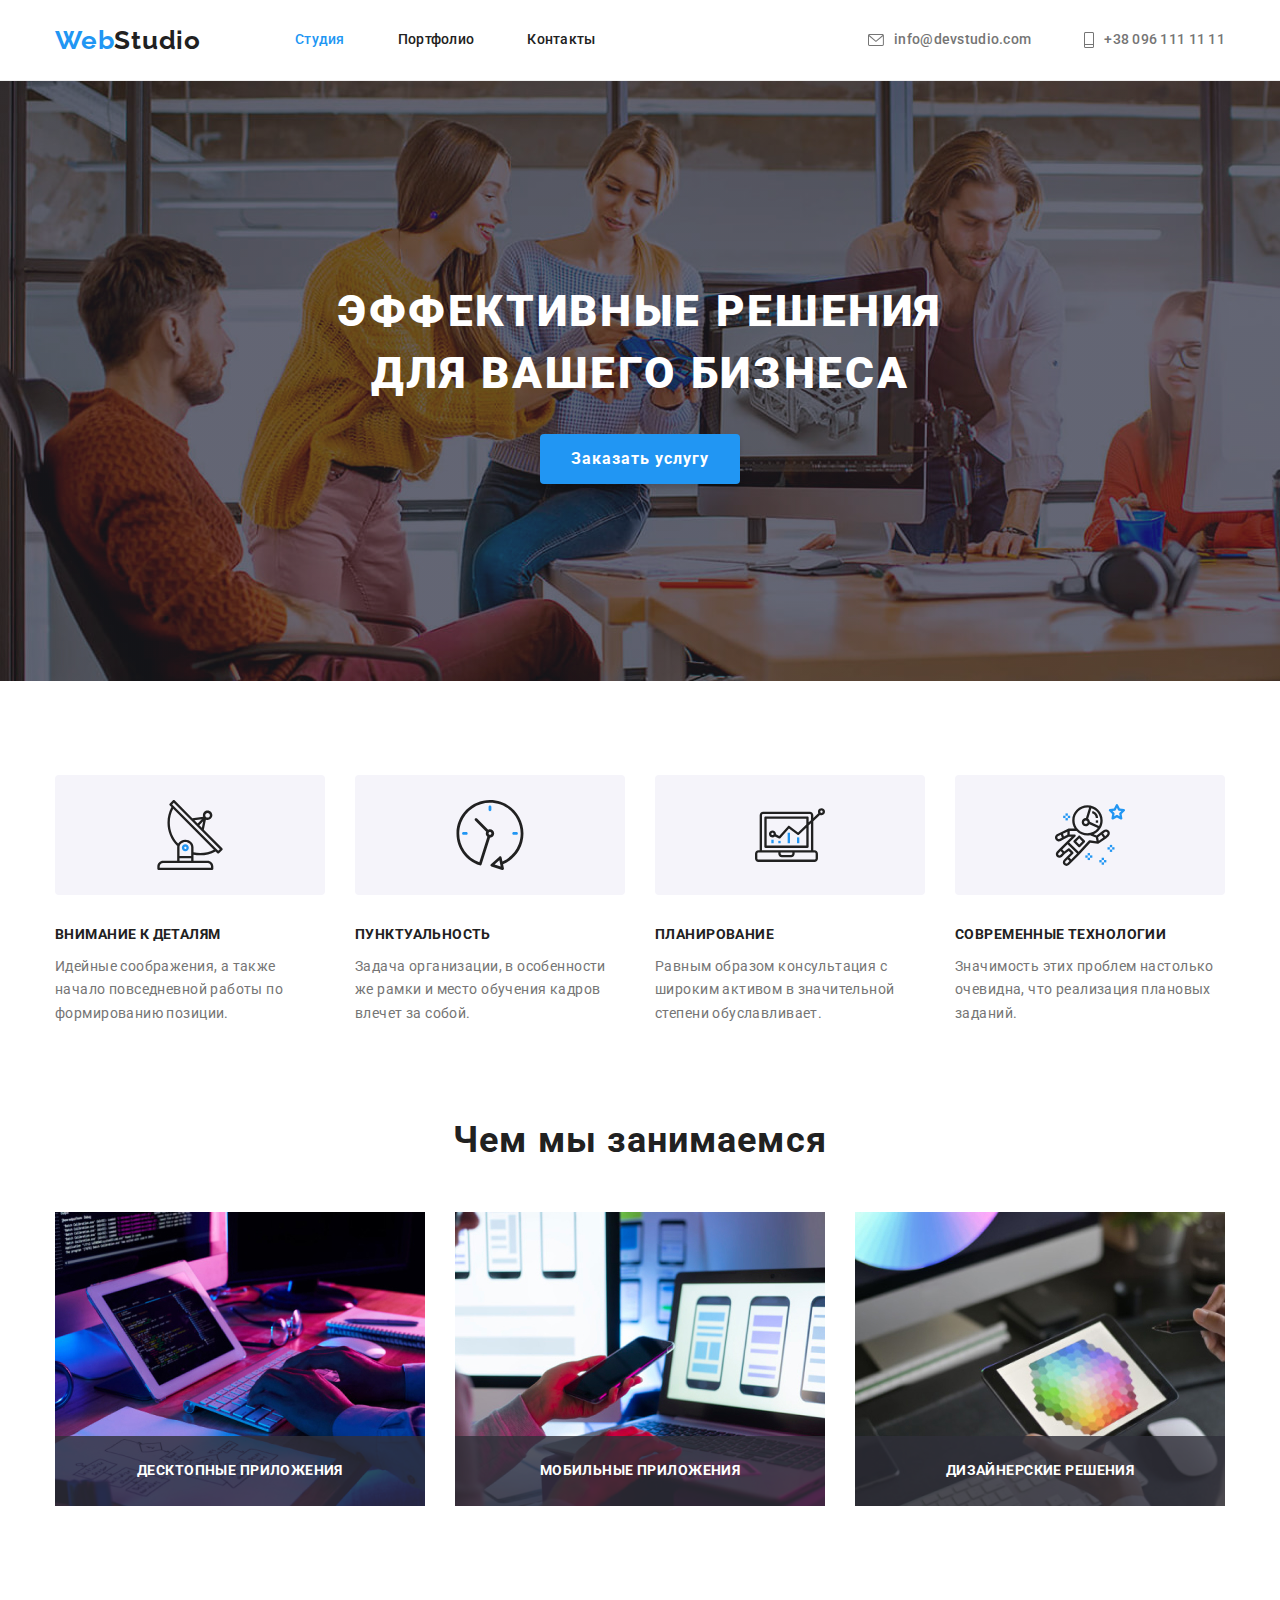
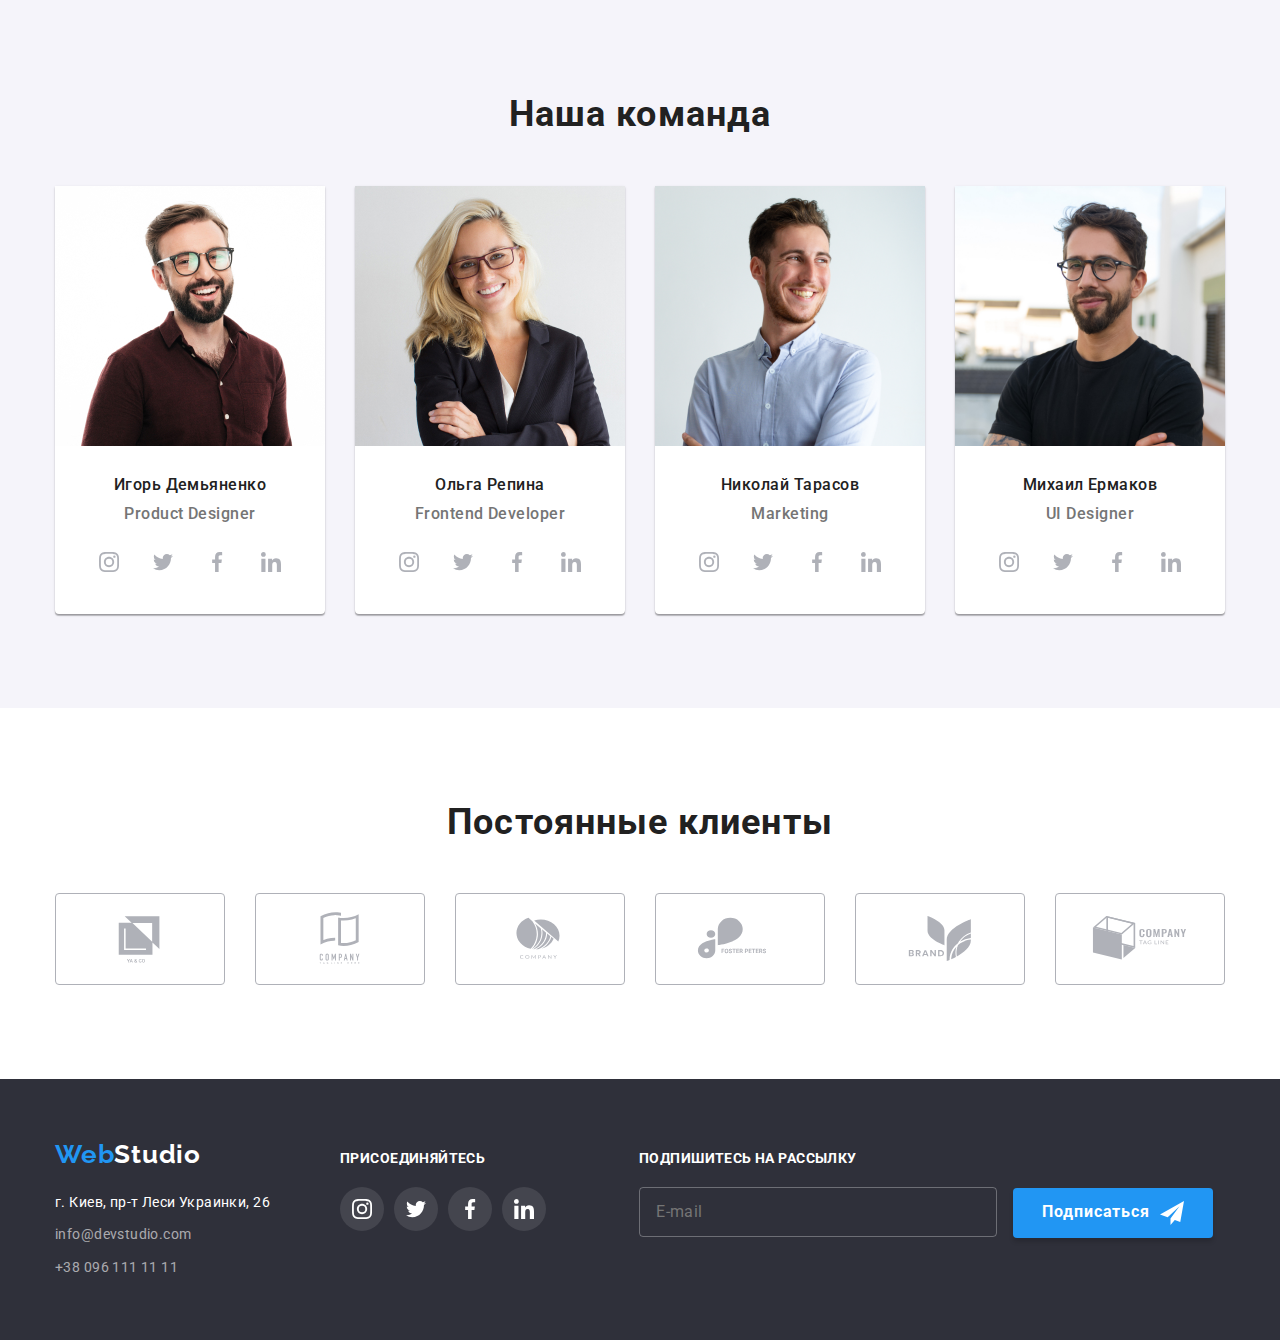
==== commit 73779b9a: "ы" ====
--- a/index.html
+++ b/index.html
@@ -160,28 +160,28 @@
                         <p class="teams__position">Product Designer</p>
                         <ul class="team__socials-list socials__list">
                             <li class="team__socials-item socials__item">
-                                <a class="team__socials-link socials__link" href="#">
+                                <a class="team__socials-link socials__link-team" href="#">
                                     <svg class="socials__icon">
                                         <use href="./images/symbol-defs.svg#icon-instagram-2"></use>
                                     </svg>
                                 </a>
                             </li>
                             <li class="team__socials-item socials__item">
-                                <a class="team__socials-link socials__link" href="#">
+                                <a class="team__socials-link socials__link-team" href="#">
                                     <svg class="socials__icon">
                                         <use href="./images/symbol-defs.svg#icon-twitter-1"></use>
                                     </svg>
                                 </a>
                             </li>
                             <li class="team__socials-item socials__item">
-                                <a class="team__socials-link socials__link" href="#">
+                                <a class="team__socials-link socials__link-team" href="#">
                                     <svg class="socials__icon">
                                         <use href="./images/symbol-defs.svg#icon-facebook-1"></use>
                                     </svg>
                                 </a>
                             </li>
                             <li class="team__socials-item socials__item">
-                                <a class="team__socials-link socials__link" href="#">
+                                <a class="team__socials-link socials__link-team" href="#">
                                     <svg class="socials__icon">
                                         <use href="./images/symbol-defs.svg#icon-linkedin-1"></use>
                                     </svg>
@@ -197,28 +197,28 @@
                         <p class="teams__position">Frontend Developer</p>
                         <ul class="team__socials-list socials__list">
                             <li class="team__socials-item socials__item">
-                                <a class="team__socials-link socials__link" href="#">
+                                <a class="team__socials-link socials__link-team" href="#">
                                     <svg class="socials__icon">
                                         <use href="./images/symbol-defs.svg#icon-instagram-2"></use>
                                     </svg>
                                 </a>
                             </li>
                             <li class="team__socials-item socials__item">
-                                <a class="team__socials-link socials__link" href="#">
+                                <a class="team__socials-link socials__link-team" href="#">
                                     <svg class="socials__icon">
                                         <use href="./images/symbol-defs.svg#icon-twitter-1"></use>
                                     </svg>
                                 </a>
                             </li>
                             <li class="team__socials-item socials__item">
-                                <a class="team__socials-link socials__link" href="#">
+                                <a class="team__socials-link socials__link-team" href="#">
                                     <svg class="socials__icon">
                                         <use href="./images/symbol-defs.svg#icon-facebook-1"></use>
                                     </svg>
                                 </a>
                             </li>
                             <li class="team__socials-item socials__item">
-                                <a class="team__socials-link socials__link" href="#">
+                                <a class="team__socials-link socials__link-team" href="#">
                                     <svg class="socials__icon">
                                         <use href="./images/symbol-defs.svg#icon-linkedin-1"></use>
                                     </svg>
@@ -234,28 +234,28 @@
                         <p class="teams__position">Marketing</p>
                         <ul class="team__socials-list socials__list">
                             <li class="team__socials-item socials__item">
-                                <a class="team__socials-link socials__link" href="#">
+                                <a class="team__socials-link socials__link-team" href="#">
                                     <svg class="socials__icon">
                                         <use href="./images/symbol-defs.svg#icon-instagram-2"></use>
                                     </svg>
                                 </a>
                             </li>
                             <li class="team__socials-item socials__item">
-                                <a class="team__socials-link socials__link" href="#">
+                                <a class="team__socials-link socials__link-team" href="#">
                                     <svg class="socials__icon">
                                         <use href="./images/symbol-defs.svg#icon-twitter-1"></use>
                                     </svg>
                                 </a>
                             </li>
                             <li class="team__socials-item socials__item">
-                                <a class="team__socials-link socials__link" href="#">
+                                <a class="team__socials-link socials__link-team" href="#">
                                     <svg class="socials__icon">
                                         <use href="./images/symbol-defs.svg#icon-facebook-1"></use>
                                     </svg>
                                 </a>
                             </li>
                             <li class="team__socials-item socials__item">
-                                <a class="team__socials-link socials__link" href="#">
+                                <a class="team__socials-link socials__link-team" href="#">
                                     <svg class="socials__icon">
                                         <use href="./images/symbol-defs.svg#icon-linkedin-1"></use>
                                     </svg>
@@ -270,28 +270,28 @@
                         <p class="teams__position">UI Designer</p>
                         <ul class="team__socials-list socials__list">
                             <li class="team__socials-item socials__item">
-                                <a class="team__socials-link socials__link" href="#">
+                                <a class="team__socials-link socials__link-team" href="#">
                                     <svg class="socials__icon">
                                         <use href="./images/symbol-defs.svg#icon-instagram-2"></use>
                                     </svg>
                                 </a>
                             </li>
                             <li class="team__socials-item socials__item">
-                                <a class="team__socials-link socials__link" href="#">
+                                <a class="team__socials-link socials__link-team" href="#">
                                     <svg class="socials__icon">
                                         <use href="./images/symbol-defs.svg#icon-twitter-1"></use>
                                     </svg>
                                 </a>
                             </li>
                             <li class="team__socials-item socials__item">
-                                <a class="team__socials-link socials__link" href="#">
+                                <a class="team__socials-link socials__link-team" href="#">
                                     <svg class="socials__icon">
                                         <use href="./images/symbol-defs.svg#icon-facebook-1"></use>
                                     </svg>
                                 </a>
                             </li>
                             <li class="team__socials-item socials__item">
-                                <a class="team__socials-link socials__link" href="#">
+                                <a class="team__socials-link socials__link-team" href="#">
                                     <svg class="socials__icon">
                                         <use href="./images/symbol-defs.svg#icon-linkedin-1"></use>
                                     </svg>
--- a/css/main.min.css
+++ b/css/main.min.css
@@ -1,2 +1,2 @@
-body{font-family:"Roboto", sans-serif;background-color:#fff;color:#212121;font-style:normal;font-weight:400;font-size:16px;line-height:1;font-weight:400;list-style:none}h1,h2,h3,h4,h5,h6,p{margin:0}a{text-decoration:none;color:inherit}ul,li{padding:0;margin:0}address{font-style:normal}.container{width:1200px;margin-left:auto;margin-right:auto;padding-left:15px;padding-right:15px}textarea{resize:none}.navigation__headr-logo{font-family:"Raleway";font-style:normal;font-weight:bold;font-size:26px;line-height:1.19;letter-spacing:0.03em;color:#212121;text-decoration:none;display:flex;margin-right:94px}.navigation__headr-logo span{color:#2196f3}.navigation__headr-logo{cursor:pointer}.header-flex-container{display:flex;align-items:center}.header{border-bottom:1px solid #EEEE}.navigation__link{font-size:14px;font-style:normal;font-weight:500;line-height:1.14;letter-spacing:0.02em;text-align:left;color:#212121;text-decoration:none;padding:32px 0}.navigation__link-contact{display:flex;align-items:center;font-family:"Roboto";font-style:normal;font-weight:500;font-size:14px;line-height:1.14;letter-spacing:0.02em;color:#757575;text-decoration:none;transition:color 250ms cubic-bezier(0.4, 0, 0.2, 1)}.navigation__link-contact:focus,.navigation__link-contact:hover{color:#2196f3}.navigation__list-contact{display:flex;margin-left:auto;align-items:center;justify-content:space-between;padding:0}.navigation__list{display:flex;align-items:center}.navigation__list-contact .navigation__item:not(:last-child){margin-right:53px}.navigation__list .navigation__item:not(:last-child){margin-right:53px}.navigation__icon-mail{width:16px;height:12px;margin-right:10px}.navigation__icon-phone{height:16px;width:10px;margin-right:10px}.navigation__link{position:relative;display:inline-flex;align-items:center;padding-top:32px;padding-bottom:32px;transition:color 250ms cubic-bezier(0.4, 0, 0.2, 1)}.navigation__link:hover,.navigation__link:focus{color:#2196f3}.navigation__link::after{position:absolute;bottom:0;right:0;content:'';display:inline-flex;width:100%;height:4px;background-color:#2196F3;border-radius:2px;transform:scale(0);opacity:0;transition:transform 250ms cubic-bezier(0.4, 0, 0.2, 1),opacity 250ms cubic-bezier(0.4, 0, 0.2, 1);transition-property:transform, opacity;transition-duration:250ms, 250ms;transition-timing-function:cubic-bezier(0.4, 0, 0.2, 1),cubic-bezier(0.4, 0, 0.2, 1);transition-delay:0s, 0s}.current{color:#2196f3}.navigation__list-contact{display:flex;margin-left:auto;align-items:center;justify-content:space-between;padding:0}.header__navigation{display:flex;align-items:center}.hero__button{display:flex;justify-content:center}.hero__style{max-width:696px;margin-left:auto;margin-right:auto;margin-bottom:30px;font-family:"Roboto";font-size:44px;font-style:normal;font-weight:900;line-height:1.4;letter-spacing:0.06em;text-align:center;text-transform:uppercase;color:#fff}.hero{max-width:1600px;margin:0 auto;padding:200px 0;height:600px;background-image:linear-gradient(rgba(196,196,196,0.4), rgba(47,48,58,0.4)),url(../images/im18.jpg);background-repeat:no-repeat;background-color:#2f303a}.hero-owerlay{max-width:1600px;height:600px;margin-left:auto;margin-right:auto;background-image:linear-gradient(to right, rgba(47,48,58,0.4), rgba(47,48,58,0.4)),url(../images/im18.jpg);background-size:cover}.button-main{display:block;margin:0 auto;width:200px;height:50px;align-items:center;justify-content:center;color:#fff;background:#2196f3;font-weight:700;font-size:16px;line-height:1.8;letter-spacing:0.06em;box-shadow:0px 4px 4px rgba(0,0,0,0.15);border-color:transparent;border-radius:4px;cursor:pointer}.features-texts{font-size:14px;font-style:normal;font-weight:400;line-height:1.71;letter-spacing:0.03em;color:#757575}.features-text{font-size:14px;font-weight:700;font-weight:bold;font-size:14px;line-height:1.4;letter-spacing:0.03em;text-transform:uppercase;margin-bottom:10px}.features-list{display:flex;justify-content:space-between;gap:30px}.features-item{max-width:270px}.features__section{padding:94px 0}.features-icons{height:70px;width:70px}.features-icon{display:inline-flex;justify-content:center;align-items:center;width:100%;height:120px;margin-bottom:30px;background-color:#f5f4fa;border-radius:4px}.work{padding:0;display:flex;justify-content:space-between}.work__list{display:flex;justify-content:center;gap:30px}.work__main{position:relative}.work__text{position:absolute;bottom:0;padding-top:27px;padding-bottom:27px;width:100%;font-weight:700;font-size:14px;line-height:1.14;text-align:center;letter-spacing:0.03em;text-transform:uppercase;color:#fff;background-color:rgba(47,48,58,0.8)}.work__style{margin-bottom:50px;font-weight:700;font-size:36px;line-height:1.16;text-align:center;letter-spacing:0.03em;color:#212121}.teams__position{margin-bottom:16px;font-size:16px;line-height:1.18;text-align:center;letter-spacing:0.03em;color:#757575}.teams__name{margin-bottom:10px;font-weight:500;font-size:16px;line-height:1.18;text-align:center;letter-spacing:0.03em}.list-team{background-color:#f5f4fa;font-size:16px;font-weight:500;line-height:1.2;letter-spacing:0.03em}.team__item{display:flex;justify-content:center;gap:30px;margin:0px}.team__list{box-shadow:0px 1px 3px rgba(0,0,0,0.12),0px 1px 1px rgba(0,0,0,0.14),0px 2px 1px rgba(0,0,0,0.2);border-radius:0px 0px 4px 4px;padding-bottom:30px;background-color:#fff}.team__socials-link.socials__link:hover,.team__socials-link.socials__link:focus{background-color:#2196f3;color:#fff}.list-team-logo{font-weight:500;line-height:1.2;letter-spacing:0.03em;background-color:#fff}.footer__contact-list:not(:last-child){margin-bottom:9px}.team__list{box-shadow:0px 1px 3px rgba(0,0,0,0.12),0px 1px 1px rgba(0,0,0,0.14),0px 2px 1px rgba(0,0,0,0.2);border-radius:0px 0px 4px 4px;padding:0}.list-photo-img{padding-top:30px;padding-bottom:30px}.socials__icon{width:20px;height:20px}.company__list{display:flex;justify-content:center;gap:30px}.company__link{display:inline-flex;justify-content:center;align-items:center;width:170px;height:92px;color:#afb1b8;border:1px solid #afb1b8;border-radius:4px;transition:color,border-color 250ms cubic-bezier(0.4, 0, 0.2, 1)}.company__link:hover,.company__link:focus{border-color:#2196f3;color:#2196f3;transition:color 250ms cubic-bezier(0.4, 0, 0.2, 1)}.company__icon{max-width:106px;max-height:60px}.list-team-logo{font-weight:500;line-height:1.2;letter-spacing:0.03em;background-color:var(--white-color)}.modal{position:absolute;top:50%;left:50%;transform:translate(-50%, -50%);height:581px;width:528px;padding:40px;background-color:#fff;border-radius:4px;transform:translate(-50%, -50%);transition:transform 250ms cubic-bezier(0.4, 0, 0.2, 1);cursor:pointer}.modal-close{position:absolute;top:8px;right:8px;display:inline-flex;justify-content:center;align-items:center;width:30px;height:30px;border-radius:50%;background-color:transparent;border:1px solid rgba(0,0,0,0.1);transition:fill 250ms cubic-bezier(0.4, 0, 0.2, 1);cursor:pointer}.modal-close:hover,.modal-close:focus{fill:#2196f3}.icon-cls{width:18px;height:18px;transition:250ms cubic-bezier(0.4, 0, 0.2, 1)}.form__icon{position:absolute;top:50%;left:12px;width:18px;height:18px;transition:250ms cubic-bezier(0.4, 0, 0.2, 1)}.register{display:block}.register__form-opts{position:relative;display:flex;flex-direction:column;margin-bottom:10px}.register__form-word{width:100%;padding:10px 11px 10px 42px;border:1px solid rgba(33,33,33,0.2);border-radius:4px;transition:250ms cubic-bezier(0.4, 0, 0.2, 1)}.register__text{margin-bottom:4px;font-size:12px;line-height:1.17;letter-spacing:0.01em;color:#757575}.register__textarea{padding:12px 16px;height:120px;border:1px solid rgba(33,33,33,0.2);box-sizing:border-box;border-radius:4px;resize:none}.register__link{color:#2196f3;text-decoration:underline}.register__form-word,.register__textarea{border:1px solid rgba(33,33,33,0.2);border-radius:4px;transform:border-color 250ms cubic-bezier(0.4, 0, 0.2, 1)}.register__form-word:hover,.register__form-word:focus,.register__textarea:hover,.register__textarea:focus{outline:none;border-color:#2196f3}.register__form-word:hover ~ .form__icon,.register__form-word:focus ~ .form__icon,.register__textarea:hover ~ .form__icon,.register__textarea:focus ~ .form__icon{color:#2196f3}.register__textarea{border:1px solid rgba(33,33,33,0.2);border-radius:4px;transform:border-color 250ms cubic-bezier(0.4, 0, 0.2, 1)}.register__textarea:hover,.register__textarea:focus{outline:none;border-color:#2196f3}.register__textarea:hover ~ .form__icon,.register__textarea:focus ~ .form__icon{color:#2196f3}.form__field-checkbox{display:flex;justify-content:center;align-items:center;margin-bottom:30px}.form__input-checkbox{appearance:none}.form__checkbox-icon{display:inline-flex;width:16px;height:15px;border:2px solid #212121;border-radius:2px}.register__link{color:#2196f3;text-decoration:underline}.form__label-checkbox{margin-left:8px;font-size:14px;line-height:1.71;letter-spacing:0.03em;color:#757575}.form__btn .button-main{padding:10px 52px}.form__input-checkbox:checked+.form__checkbox-icon{background-color:#2196f3;background-image:url("data:image/svg+xml;charset=utf8,%3Csvg width='16' height='15' fill='none' xmlns='http://www.w3.org/2000/svg'%3E%3Cpath d='m3.957 7.752-.069-.066-.069.065-.888.842-.076.072.076.073 3.496 3.334.069.066.069-.066 7.504-7.158.076-.073-.076-.072-.882-.841-.069-.066-.069.066-6.553 6.246-2.539-2.422Z' fill='%23fff' stroke='%23fff' stroke-width='.2'/%3E%3C/svg%3E");background-position:center;background-origin:border-box;border-color:#2196f3}.is-hidden{opacity:0;visibility:hidden;pointer-events:none}.struducture{padding-top:94px;padding-bottom:94px}.button__control{display:flex;justify-content:center;margin-bottom:50px}.button__list:not(:last-child){margin-right:8px}.button__list{transition:color 250ms cubic-bezier(0.4, 0, 0.2, 1)}.button__list:focus,.button__list:hover{color:#2196f3}.button__item{padding:6px 22px;font-weight:500;font-size:16px;line-height:1.6;text-align:center;letter-spacing:0.03em;color:#212121;background-color:#f5f4fa;border:none;border-radius:4px;cursor:pointer;transition:color 250ms cubic-bezier(0.4, 0, 0.2, 1),background-color 250ms cubic-bezier(0.4, 0, 0.2, 1),box-shadow 250ms cubic-bezier(0.4, 0, 0.2, 1);box-shadow:0px 3px 1px rgba(0,0,0,0.1),0px 1px 2px rgba(0,0,0,0.08),0px 2px 2px rgba(0,0,0,0.12)}.button__item:hover,.button__item:focus{color:#fff;background-color:#2196f3}.project{display:flex;flex-basis:calc(100% / 9);flex-wrap:wrap;padding:0;list-style:none;justify-content:space-between;text-align:left;cursor:pointer;gap:30px}.project__example-text{line-height:1.9;letter-spacing:0.03em;color:#757575}.project__link{display:inline-block;transition:box-shadow 250ms cubic-bezier(0.4, 0, 0.2, 1)}.project__link:hover,.project__link:focus{box-shadow:0px 1px 1px rgba(0,0,0,0.12),0px 4px 4px rgba(0,0,0,0.06),1px 4px 6px rgba(0,0,0,0.16)}.project__text-name{font-weight:bold;font-size:18px;line-height:2;letter-spacing:0.06em;color:#212121}.project__text-img{padding:20px 24px;border:1px solid #eee;border-radius:0px 0px 4px 4px}.project__list{max-width:370px}.project__photo{position:relative;overflow:hidden}.project__texts{position:absolute;max-height:294px;display:flex;align-items:center;padding:63px 24px;background-color:#2196f3;transition:transform 250ms cubic-bezier(0.4, 0, 0.2, 1)}.project__link:hover .project__texts{transform:translateY(-100%)}.project__text{font-size:18px;line-height:1.56;letter-spacing:0.03em;color:#fff}footer{background-color:#2f303a;padding-top:60px;padding-bottom:60px}.footer__contact{font-size:14px;line-height:1.7;letter-spacing:0.03em;text-align:left;color:rgba(255,255,255,0.6);transition:color 250ms cubic-bezier(0.4, 0, 0.2, 1)}.footer__contact:hover,.footer__contact:focus{color:#2196f3}.footer__logo{display:inline-block;margin-bottom:20px;font-family:"Raleway";font-style:normal;font-weight:bold;font-size:26px;line-height:1.19;letter-spacing:0.03em;color:#fff;text-decoration:none}.footer__logo span{color:#2196f3}.footer__contact-headr{padding:32px 0}.logo-footer2,.logo-footer3{margin-bottom:9px}.footer__text{font-family:Roboto;font-size:14px;font-weight:700;line-height:16px;letter-spacing:0.03em;text-align:left}.logo-footer2{display:block;align-items:flex-start}footer .socials__link{color:#fff}.footer{display:flex;align-items:baseline;background-color:#2f303a}.footer__text{margin-bottom:20px;font-weight:700;font-size:14px;line-height:1.14;letter-spacing:0.03em;text-transform:uppercase;color:#fff}.fer{margin-left:70px}.footer__flex-item:nth-child(1){margin-right:70px}.footer__flex-item:nth-child(2){margin-right:93px}.footer__contact-list:not(:last-child){margin-bottom:9px}.footer__map{font-style:normal;font-weight:400;font-size:14px;line-height:24px;letter-spacing:0.03em;color:#fff}.footer__flex-item{background-color:rgba(255,255,255,0.1)}.footer__flex-item:hover,.footer__flex-item:focus{background-color:#2196f3}.socials__link{background-color:rgba(255,255,255,0.1)}.socials__link:hover,.socials__link:focus{background-color:#2196f3}.footer__form{display:flex}.footer__input-email{padding:14px 16px;margin-right:12px;width:358px;font-size:16px;line-height:1.25;letter-spacing:0.03em;color:#fff;background-color:transparent;border:1px solid rgba(255,255,255,0.3);border-radius:4px;transition:border-color 250ms cubic-bezier(0.4, 0, 0.2, 1)}.footer__input-email:hover{border-color:#2196f3}.footer__input-email:focus{border-color:#2196f3;outline:none}.footer__form .button-main{display:inline-flex;align-items:center}.footer__form .button-main::after{content:'';width:24px;height:24px;margin-left:10px;background-image:url("data:image/svg+xml;charset=utf8,%3Csvg width='24' height='24' fill='none' xmlns='http://www.w3.org/2000/svg'%3E%3Cpath d='M24 0 0 13.5l7.67 2.84L19.5 5.25l-8.998 12.14.007.002-.009-.002V24l4.301-5.018L20.251 21 24 0Z' fill='%23fff'/%3E%3C/svg%3E")}.button-main{display:block;margin:0 auto;width:200px;height:50px;align-items:center;justify-content:center;color:#fff;background:#2196f3;font-weight:700;font-size:16px;line-height:1.8;letter-spacing:0.06em;box-shadow:0px 4px 4px rgba(0,0,0,0.15);border-color:transparent;border-radius:4px;cursor:pointer}
+body{font-family:"Roboto", sans-serif;background-color:#fff;color:#212121;font-style:normal;font-weight:400;font-size:16px;line-height:1;font-weight:400}ul,li{list-style:none;padding:0;margin:0}h1,h2,h3,h4,h5,h6,p{margin:0}a{text-decoration:none;color:inherit}address{font-style:normal}.container{width:1200px;margin-left:auto;margin-right:auto;padding-left:15px;padding-right:15px}section{padding-top:94px;padding-bottom:94px}textarea{resize:none}img{display:block;max-width:100%;height:auto}button{font-family:inherit;cursor:pointer;border:none}.navigation__headr-logo{font-family:"Raleway";font-style:normal;font-weight:bold;font-size:26px;line-height:1.19;letter-spacing:0.03em;color:#212121;text-decoration:none;display:flex;margin-right:94px}.navigation__headr-logo span{color:#2196f3}.navigation__headr-logo{cursor:pointer}.header-flex-container{display:flex;align-items:center}.header{border-bottom:1px solid #EEEE}.navigation__link{font-size:14px;font-style:normal;font-weight:500;line-height:1.14;letter-spacing:0.02em;text-align:left;color:#212121;text-decoration:none;padding:32px 0}.navigation__link-contact{display:flex;align-items:center;font-family:"Roboto";font-style:normal;font-weight:500;font-size:14px;line-height:1.14;letter-spacing:0.02em;color:#757575;text-decoration:none;transition:color 250ms cubic-bezier(0.4, 0, 0.2, 1)}.navigation__link-contact:focus,.navigation__link-contact:hover{color:#2196f3}.navigation__list-contact{display:flex;margin-left:auto;align-items:center;justify-content:space-between;padding:0}.navigation__list{display:flex;align-items:center}.navigation__list-contact .navigation__item:not(:last-child){margin-right:53px}.navigation__list .navigation__item:not(:last-child){margin-right:53px}.navigation__icon-mail{width:16px;height:12px;margin-right:10px}.navigation__icon-phone{height:16px;width:10px;margin-right:10px}.navigation__link{position:relative;display:inline-flex;align-items:center;padding-top:32px;padding-bottom:32px;transition:color 250ms cubic-bezier(0.4, 0, 0.2, 1)}.navigation__link:hover,.navigation__link:focus,.navigation__link--current{color:#2196f3}.navigation__link::after{position:absolute;bottom:0;right:0;content:'';display:inline-flex;width:100%;height:4px;background-color:#2196f3;border-radius:2px;transform:scale(0);opacity:0;transition:transform 250ms cubic-bezier(0.4, 0, 0.2, 1),opacity 250ms cubic-bezier(0.4, 0, 0.2, 1)}.navigation__link::after .current::after,.navigation__link::after:hover::after,.navigation__link::after:focus::after{transform:scale(1);opacity:1}.current{color:#2196f3}.navigation__list-contact{display:flex;margin-left:auto;align-items:center;justify-content:space-between;padding:0}.header__navigation{display:flex;align-items:center}.hero__button{display:flex;justify-content:center}.hero__style{max-width:696px;margin-left:auto;margin-right:auto;margin-bottom:30px;font-family:"Roboto";font-size:44px;font-style:normal;font-weight:900;line-height:1.4;letter-spacing:0.06em;text-align:center;text-transform:uppercase;color:#fff}.hero{max-width:1600px;margin:0 auto;padding:200px 0;height:600px;background-image:linear-gradient(rgba(196,196,196,0.4), rgba(47,48,58,0.4)),url(../images/im18.jpg);background-repeat:no-repeat;background-color:#2f303a}.hero-owerlay{max-width:1600px;height:600px;margin-left:auto;margin-right:auto;background-image:linear-gradient(to right, rgba(47,48,58,0.4), rgba(47,48,58,0.4)),url(../images/im18.jpg);background-size:cover}.button-main{display:block;margin:0 auto;width:200px;height:50px;align-items:center;justify-content:center;color:#fff;background:#2196f3;font-weight:700;font-size:16px;line-height:1.8;letter-spacing:0.06em;box-shadow:0px 4px 4px rgba(0,0,0,0.15);border-color:transparent;border-radius:4px;cursor:pointer}.features-texts{font-size:14px;font-style:normal;font-weight:400;line-height:1.71;letter-spacing:0.03em;color:#757575}.features-text{font-size:14px;font-weight:700;font-weight:bold;font-size:14px;line-height:1.4;letter-spacing:0.03em;text-transform:uppercase;margin-bottom:10px}.features-list{display:flex;justify-content:space-between;gap:30px}.features-item{max-width:270px}.features__section{padding:94px 0}.features-icons{height:70px;width:70px}.features-icon{display:inline-flex;justify-content:center;align-items:center;width:100%;height:120px;margin-bottom:30px;background-color:#f5f4fa;border-radius:4px}.work{padding:0;display:flex;justify-content:space-between}.container-main.section{padding-top:0}.work__list{display:flex;justify-content:center;gap:30px}.work__main{position:relative}.work__text{position:absolute;bottom:0;padding-top:27px;padding-bottom:27px;width:100%;font-weight:700;font-size:14px;line-height:1.14;text-align:center;letter-spacing:0.03em;text-transform:uppercase;color:#fff;background-color:rgba(47,48,58,0.8)}.work__style{margin-bottom:50px;font-weight:700;font-size:36px;line-height:1.16;text-align:center;letter-spacing:0.03em;color:#212121}.list-team{background-color:#f5f4fa;font-size:16px;font-weight:500;line-height:1.2;letter-spacing:0.03em}.team__item{display:flex;justify-content:center;gap:30px;margin:0px}.team__list{box-shadow:0px 1px 3px rgba(0,0,0,0.12),0px 1px 1px rgba(0,0,0,0.14),0px 2px 1px rgba(0,0,0,0.2);border-radius:0px 0px 4px 4px;background-color:#fff}.list-photo-img{padding-top:30px;padding-bottom:30px}.teams__name{margin-bottom:10px;font-weight:500;font-size:16px;line-height:1.18;text-align:center;letter-spacing:0.03em}.teams__position{margin-bottom:16px;font-size:16px;line-height:1.18;text-align:center;letter-spacing:0.03em;color:#757575}.socials__list{display:flex;justify-content:center;gap:10px;align-items:baseline;margin-top:0px;padding:0px;list-style:none}.socials__link-team{display:inline-flex;justify-content:center;align-items:center;width:44px;height:44px;color:#afb1b8;background-color:#fff;border-radius:50%;transition:background-color 250ms cubic-bezier(0.4, 0, 0.2, 1),color 250ms cubic-bezier(0.4, 0, 0.2, 1)}.socials__link-team:hover,.socials__link-team:focus{background-color:#2196f3;color:#fff}.socials__icon{width:20px;height:20px}.company__list{display:flex;justify-content:center;gap:30px}.company__link{display:inline-flex;justify-content:center;align-items:center;width:170px;height:92px;color:#afb1b8;border:1px solid #afb1b8;border-radius:4px;transition:color 250ms cubic-bezier(0.4, 0, 0.2, 1),border-color 250ms cubic-bezier(0.4, 0, 0.2, 1)}.company__link:hover,.company__link:focus{border-color:#2196f3;color:#2196f3;transition:color 250ms cubic-bezier(0.4, 0, 0.2, 1)}.company__icon{max-width:106px;max-height:60px}.list-team-logo{font-weight:500;line-height:1.2;letter-spacing:0.03em;background-color:#fff}.modal{position:absolute;top:50%;left:50%;transform:translate(-50%, -50%);height:581px;width:528px;padding:40px;background-color:#fff;border-radius:4px;transform:translate(-50%, -50%);transition:transform 250ms cubic-bezier(0.4, 0, 0.2, 1);cursor:pointer}.modal-close{position:absolute;top:8px;right:8px;display:inline-flex;justify-content:center;align-items:center;width:30px;height:30px;border-radius:50%;background-color:transparent;border:1px solid rgba(0,0,0,0.1);transition:fill 250ms cubic-bezier(0.4, 0, 0.2, 1);cursor:pointer}.modal-close:hover,.modal-close:focus{fill:#2196f3}.icon-cls{width:18px;height:18px;transition:250ms cubic-bezier(0.4, 0, 0.2, 1)}.form__icon{position:absolute;top:50%;left:12px;width:18px;height:18px;transition:250ms cubic-bezier(0.4, 0, 0.2, 1)}.register{display:block}.register__form-opts{position:relative;display:flex;flex-direction:column;margin-bottom:10px}.register__form-word{width:100%;padding:10px 11px 10px 42px;border:1px solid rgba(33,33,33,0.2);border-radius:4px;transition:250ms cubic-bezier(0.4, 0, 0.2, 1)}.register__text{margin-bottom:4px;font-size:12px;line-height:1.17;letter-spacing:0.01em;color:#757575}.register__textarea{padding:12px 16px;height:120px;border:1px solid rgba(33,33,33,0.2);box-sizing:border-box;border-radius:4px;resize:none}.register__link{color:#2196f3;text-decoration:underline}.register__form-word,.register__textarea{border:1px solid rgba(33,33,33,0.2);border-radius:4px;transform:border-color 250ms cubic-bezier(0.4, 0, 0.2, 1)}.register__form-word:hover,.register__form-word:focus,.register__textarea:hover,.register__textarea:focus{outline:none;border-color:#2196f3}.register__form-word:hover ~ .form__icon,.register__form-word:focus ~ .form__icon,.register__textarea:hover ~ .form__icon,.register__textarea:focus ~ .form__icon{color:#2196f3}.register__textarea{border:1px solid rgba(33,33,33,0.2);border-radius:4px;transform:border-color 250ms cubic-bezier(0.4, 0, 0.2, 1)}.register__textarea:hover,.register__textarea:focus{outline:none;border-color:#2196f3}.register__textarea:hover ~ .form__icon,.register__textarea:focus ~ .form__icon{color:#2196f3}.form__field-checkbox{display:flex;justify-content:center;align-items:center;margin-bottom:30px}.form__input-checkbox{appearance:none}.form__checkbox-icon{display:inline-flex;width:16px;height:15px;border:2px solid #212121;border-radius:2px}.register__link{color:#2196f3;text-decoration:underline}.form__label-checkbox{margin-left:8px;font-size:14px;line-height:1.71;letter-spacing:0.03em;color:#757575}.form__btn .button-main{padding:10px 52px}.form__input-checkbox:checked+.form__checkbox-icon{background-color:#2196f3;background-image:url("data:image/svg+xml;charset=utf8,%3Csvg width='16' height='15' fill='none' xmlns='http://www.w3.org/2000/svg'%3E%3Cpath d='m3.957 7.752-.069-.066-.069.065-.888.842-.076.072.076.073 3.496 3.334.069.066.069-.066 7.504-7.158.076-.073-.076-.072-.882-.841-.069-.066-.069.066-6.553 6.246-2.539-2.422Z' fill='%23fff' stroke='%23fff' stroke-width='.2'/%3E%3C/svg%3E");background-position:center;background-origin:border-box;border-color:#2196f3}.is-hidden{opacity:0;visibility:hidden;pointer-events:none}.struducture{padding-top:94px;padding-bottom:94px}.button__control{display:flex;justify-content:center;margin-bottom:50px}.button__list:not(:last-child){margin-right:8px}.button__list{transition:color 250ms cubic-bezier(0.4, 0, 0.2, 1)}.button__list:focus,.button__list:hover{color:#2196f3}.button__item{padding:6px 22px;font-weight:500;font-size:16px;line-height:1.6;text-align:center;letter-spacing:0.03em;color:#212121;background-color:#f5f4fa;border:none;border-radius:4px;cursor:pointer;transition:color 250ms cubic-bezier(0.4, 0, 0.2, 1),background-color 250ms cubic-bezier(0.4, 0, 0.2, 1),box-shadow 250ms cubic-bezier(0.4, 0, 0.2, 1);box-shadow:0px 3px 1px rgba(0,0,0,0.1),0px 1px 2px rgba(0,0,0,0.08),0px 2px 2px rgba(0,0,0,0.12)}.button__item:hover,.button__item:focus{color:#fff;background-color:#2196f3}.project{display:flex;flex-basis:calc(100% / 9);flex-wrap:wrap;padding:0;list-style:none;justify-content:space-between;text-align:left;cursor:pointer;gap:30px}.project__example-text{line-height:1.9;letter-spacing:0.03em;color:#757575}.project__link{display:inline-block;transition:box-shadow 250ms cubic-bezier(0.4, 0, 0.2, 1)}.project__link:hover,.project__link:focus{box-shadow:0px 1px 1px rgba(0,0,0,0.12),0px 4px 4px rgba(0,0,0,0.06),1px 4px 6px rgba(0,0,0,0.16)}.project__text-name{font-weight:bold;font-size:18px;line-height:2;letter-spacing:0.06em;color:#212121}.project__text-img{padding:20px 24px;border:1px solid #eee;border-radius:0px 0px 4px 4px}.project__list{max-width:370px}.project__photo{position:relative;overflow:hidden}.project__texts{position:absolute;max-height:294px;display:flex;align-items:center;padding:63px 24px;background-color:#2196f3;transition:transform 250ms cubic-bezier(0.4, 0, 0.2, 1)}.project__link:hover .project__texts{transform:translateY(-100%)}.project__text{font-size:18px;line-height:1.56;letter-spacing:0.03em;color:#fff}.footer{display:flex;align-items:baseline;background-color:#2f303a}footer{background-color:#2f303a;padding-top:60px;padding-bottom:60px}.footer__contact{font-size:14px;line-height:1.7;letter-spacing:0.03em;text-align:left;color:rgba(255,255,255,0.6);transition:color 250ms cubic-bezier(0.4, 0, 0.2, 1)}.footer__contact:hover,.footer__contact:focus{color:#2196f3}.footer__flex-item .socials__link:hover,.footer__flex-item .socials__link:focus{background-color:#2196f3}.footer__flex-item:nth-child(1){margin-right:70px}.footer__flex-item:nth-child(2){margin-right:93px}.socials__link{display:inline-flex;justify-content:center;align-items:center;width:44px;height:44px;color:#fff;background-color:#fff;border-radius:50%;transition:background-color 250ms cubic-bezier(0.4, 0, 0.2, 1),color 250ms cubic-bezier(0.4, 0, 0.2, 1)}.footer__contact-list:not(:last-child){margin-bottom:9px}.footer__logo{display:inline-block;margin-bottom:20px;font-family:"Raleway";font-style:normal;font-weight:bold;font-size:26px;line-height:1.19;letter-spacing:0.03em;color:#fff;text-decoration:none}.footer__logo span,.footer__logo .navigation__headr-logo span{color:#2196f3}.footer__contact{font-size:14px;line-height:1.7;letter-spacing:0.03em;text-align:left;color:rgba(255,255,255,0.6);transition:color 250ms cubic-bezier(0.4, 0, 0.2, 1)}.footer__contact:hover,.footer__contact:focus{color:#2196f3}.footer__contact-headr{padding:32px 0}.footer__text{margin-bottom:20px;font-weight:700;font-size:14px;line-height:1.14;letter-spacing:0.03em;text-transform:uppercase;color:#fff}.footer__input-email{padding:14px 16px;margin-right:12px;width:358px;font-size:16px;line-height:1.25;letter-spacing:0.03em;color:#fff;background-color:transparent;border:1px solid rgba(255,255,255,0.3);border-radius:4px;transition:border-color 250ms cubic-bezier(0.4, 0, 0.2, 1)}.footer__input-email:hover{border-color:#2196f3}.footer__input-email:focus{border-color:#2196f3;outline:none}.footer__form .button-main{display:inline-flex;align-items:center}.footer__form .button-main::after{content:'';width:24px;height:24px;margin-left:10px;background-image:url("data:image/svg+xml;charset=utf8,%3Csvg width='24' height='24' fill='none' xmlns='http://www.w3.org/2000/svg'%3E%3Cpath d='M24 0 0 13.5l7.67 2.84L19.5 5.25l-8.998 12.14.007.002-.009-.002V24l4.301-5.018L20.251 21 24 0Z' fill='%23fff'/%3E%3C/svg%3E")}.footer__map{font-style:normal;font-weight:400;font-size:14px;line-height:24px;letter-spacing:0.03em;color:#fff}.socials__icon{width:20px;height:20px}.footer__flex-item .socials__link{background-color:rgba(255,255,255,0.1)}
 /*# sourceMappingURL=main.min.css.map */--- a/css/styles.css
+++ b/css/styles.css
@@ -659,11 +659,6 @@
     border-radius: 0px 0px 4px 4px;
     padding: 0;}
     
-    .socials__list{
-      display: flex;
-      justify-content: center;
-      gap: 10px;
-    }
     .hero-owerlay{
       max-width: 1600px;
       height: 600px;
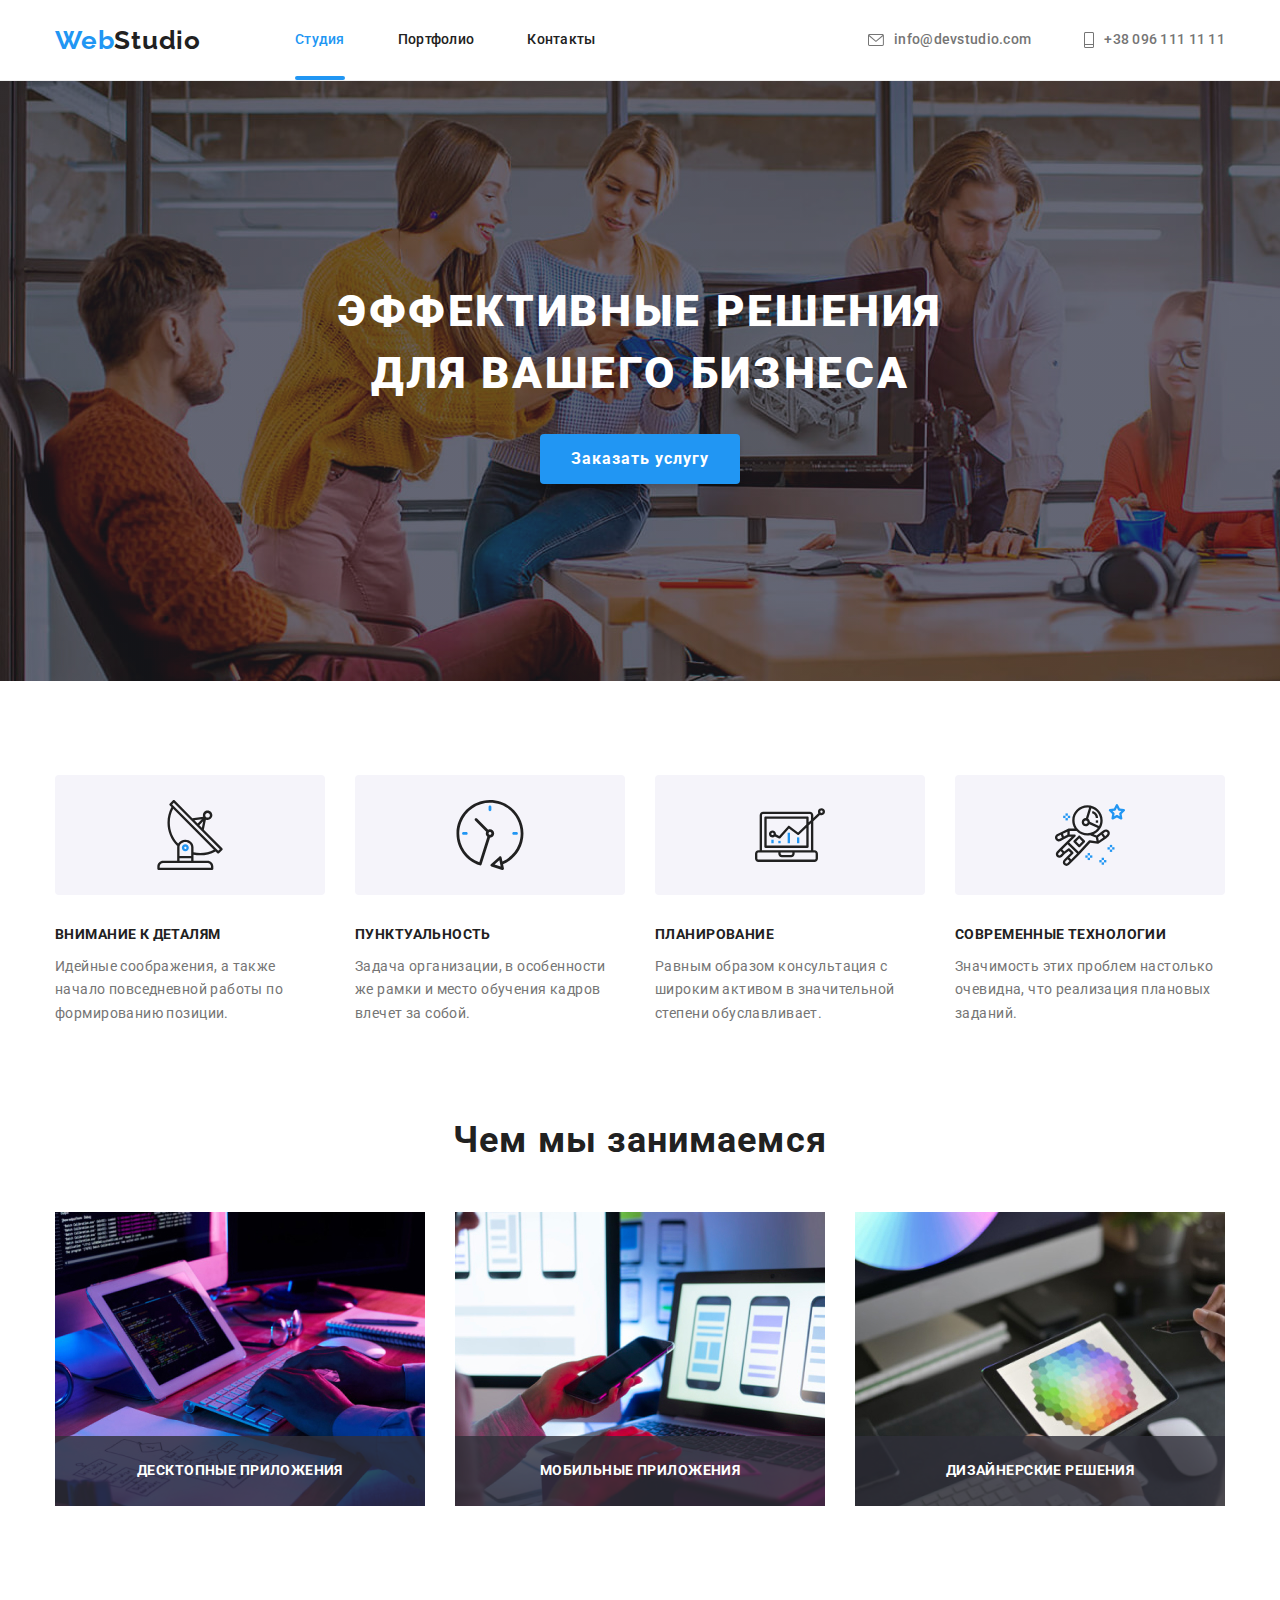
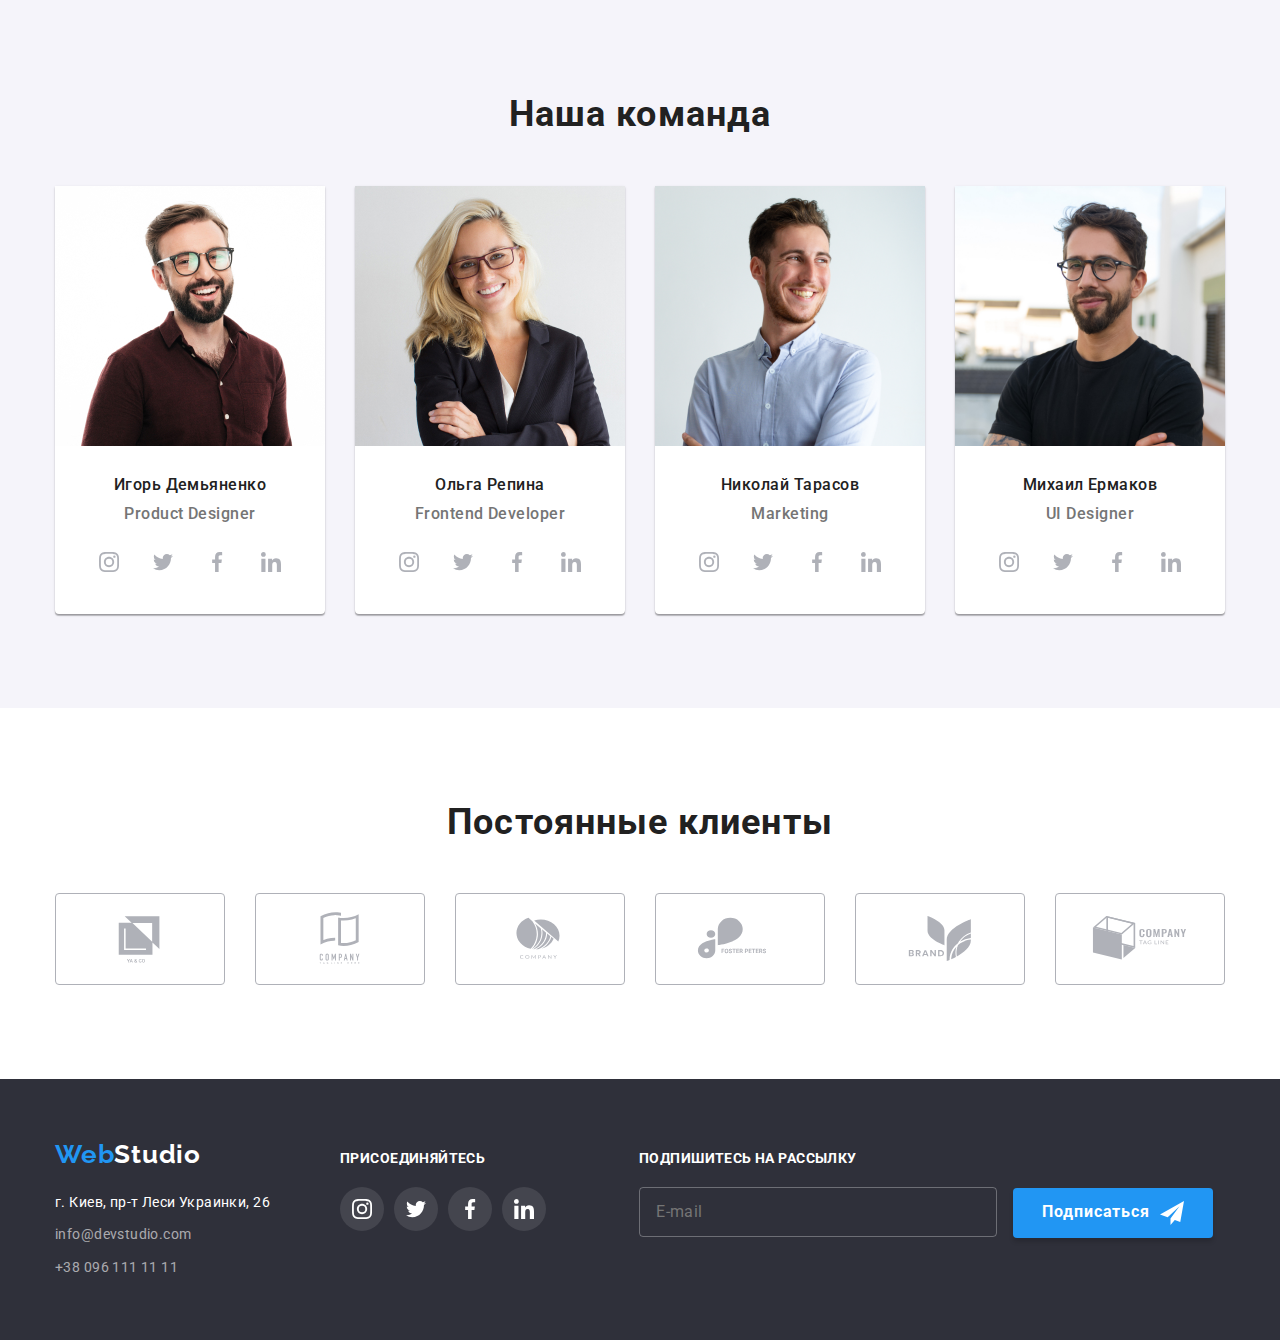
==== commit 9fd4801a: "ы" ====
--- a/index.html
+++ b/index.html
@@ -415,7 +415,7 @@
             </svg>
         </button>
         <form class="register">
-            <h2 class="modal__text">Оставьте свои данные, мы вам перезвоним</h2>
+            <h2 class="modal__register-text">Оставьте свои данные, мы вам перезвоним</h2>
             <label class="register__form-opts" for="name">
                 <span class="register__text">Имя</span>  
             <input class="register__form-word" type="text" name="name" id="name" required >
--- a/css/main.min.css
+++ b/css/main.min.css
@@ -1,2 +1,2 @@
-body{font-family:"Roboto", sans-serif;background-color:#fff;color:#212121;font-style:normal;font-weight:400;font-size:16px;line-height:1;font-weight:400}ul,li{list-style:none;padding:0;margin:0}h1,h2,h3,h4,h5,h6,p{margin:0}a{text-decoration:none;color:inherit}address{font-style:normal}.container{width:1200px;margin-left:auto;margin-right:auto;padding-left:15px;padding-right:15px}section{padding-top:94px;padding-bottom:94px}textarea{resize:none}img{display:block;max-width:100%;height:auto}button{font-family:inherit;cursor:pointer;border:none}.navigation__headr-logo{font-family:"Raleway";font-style:normal;font-weight:bold;font-size:26px;line-height:1.19;letter-spacing:0.03em;color:#212121;text-decoration:none;display:flex;margin-right:94px}.navigation__headr-logo span{color:#2196f3}.navigation__headr-logo{cursor:pointer}.header-flex-container{display:flex;align-items:center}.header{border-bottom:1px solid #EEEE}.navigation__link{font-size:14px;font-style:normal;font-weight:500;line-height:1.14;letter-spacing:0.02em;text-align:left;color:#212121;text-decoration:none;padding:32px 0}.navigation__link-contact{display:flex;align-items:center;font-family:"Roboto";font-style:normal;font-weight:500;font-size:14px;line-height:1.14;letter-spacing:0.02em;color:#757575;text-decoration:none;transition:color 250ms cubic-bezier(0.4, 0, 0.2, 1)}.navigation__link-contact:focus,.navigation__link-contact:hover{color:#2196f3}.navigation__list-contact{display:flex;margin-left:auto;align-items:center;justify-content:space-between;padding:0}.navigation__list{display:flex;align-items:center}.navigation__list-contact .navigation__item:not(:last-child){margin-right:53px}.navigation__list .navigation__item:not(:last-child){margin-right:53px}.navigation__icon-mail{width:16px;height:12px;margin-right:10px}.navigation__icon-phone{height:16px;width:10px;margin-right:10px}.navigation__link{position:relative;display:inline-flex;align-items:center;padding-top:32px;padding-bottom:32px;transition:color 250ms cubic-bezier(0.4, 0, 0.2, 1)}.navigation__link:hover,.navigation__link:focus,.navigation__link--current{color:#2196f3}.navigation__link::after{position:absolute;bottom:0;right:0;content:'';display:inline-flex;width:100%;height:4px;background-color:#2196f3;border-radius:2px;transform:scale(0);opacity:0;transition:transform 250ms cubic-bezier(0.4, 0, 0.2, 1),opacity 250ms cubic-bezier(0.4, 0, 0.2, 1)}.navigation__link::after .current::after,.navigation__link::after:hover::after,.navigation__link::after:focus::after{transform:scale(1);opacity:1}.current{color:#2196f3}.navigation__list-contact{display:flex;margin-left:auto;align-items:center;justify-content:space-between;padding:0}.header__navigation{display:flex;align-items:center}.hero__button{display:flex;justify-content:center}.hero__style{max-width:696px;margin-left:auto;margin-right:auto;margin-bottom:30px;font-family:"Roboto";font-size:44px;font-style:normal;font-weight:900;line-height:1.4;letter-spacing:0.06em;text-align:center;text-transform:uppercase;color:#fff}.hero{max-width:1600px;margin:0 auto;padding:200px 0;height:600px;background-image:linear-gradient(rgba(196,196,196,0.4), rgba(47,48,58,0.4)),url(../images/im18.jpg);background-repeat:no-repeat;background-color:#2f303a}.hero-owerlay{max-width:1600px;height:600px;margin-left:auto;margin-right:auto;background-image:linear-gradient(to right, rgba(47,48,58,0.4), rgba(47,48,58,0.4)),url(../images/im18.jpg);background-size:cover}.button-main{display:block;margin:0 auto;width:200px;height:50px;align-items:center;justify-content:center;color:#fff;background:#2196f3;font-weight:700;font-size:16px;line-height:1.8;letter-spacing:0.06em;box-shadow:0px 4px 4px rgba(0,0,0,0.15);border-color:transparent;border-radius:4px;cursor:pointer}.features-texts{font-size:14px;font-style:normal;font-weight:400;line-height:1.71;letter-spacing:0.03em;color:#757575}.features-text{font-size:14px;font-weight:700;font-weight:bold;font-size:14px;line-height:1.4;letter-spacing:0.03em;text-transform:uppercase;margin-bottom:10px}.features-list{display:flex;justify-content:space-between;gap:30px}.features-item{max-width:270px}.features__section{padding:94px 0}.features-icons{height:70px;width:70px}.features-icon{display:inline-flex;justify-content:center;align-items:center;width:100%;height:120px;margin-bottom:30px;background-color:#f5f4fa;border-radius:4px}.work{padding:0;display:flex;justify-content:space-between}.container-main.section{padding-top:0}.work__list{display:flex;justify-content:center;gap:30px}.work__main{position:relative}.work__text{position:absolute;bottom:0;padding-top:27px;padding-bottom:27px;width:100%;font-weight:700;font-size:14px;line-height:1.14;text-align:center;letter-spacing:0.03em;text-transform:uppercase;color:#fff;background-color:rgba(47,48,58,0.8)}.work__style{margin-bottom:50px;font-weight:700;font-size:36px;line-height:1.16;text-align:center;letter-spacing:0.03em;color:#212121}.list-team{background-color:#f5f4fa;font-size:16px;font-weight:500;line-height:1.2;letter-spacing:0.03em}.team__item{display:flex;justify-content:center;gap:30px;margin:0px}.team__list{box-shadow:0px 1px 3px rgba(0,0,0,0.12),0px 1px 1px rgba(0,0,0,0.14),0px 2px 1px rgba(0,0,0,0.2);border-radius:0px 0px 4px 4px;background-color:#fff}.list-photo-img{padding-top:30px;padding-bottom:30px}.teams__name{margin-bottom:10px;font-weight:500;font-size:16px;line-height:1.18;text-align:center;letter-spacing:0.03em}.teams__position{margin-bottom:16px;font-size:16px;line-height:1.18;text-align:center;letter-spacing:0.03em;color:#757575}.socials__list{display:flex;justify-content:center;gap:10px;align-items:baseline;margin-top:0px;padding:0px;list-style:none}.socials__link-team{display:inline-flex;justify-content:center;align-items:center;width:44px;height:44px;color:#afb1b8;background-color:#fff;border-radius:50%;transition:background-color 250ms cubic-bezier(0.4, 0, 0.2, 1),color 250ms cubic-bezier(0.4, 0, 0.2, 1)}.socials__link-team:hover,.socials__link-team:focus{background-color:#2196f3;color:#fff}.socials__icon{width:20px;height:20px}.company__list{display:flex;justify-content:center;gap:30px}.company__link{display:inline-flex;justify-content:center;align-items:center;width:170px;height:92px;color:#afb1b8;border:1px solid #afb1b8;border-radius:4px;transition:color 250ms cubic-bezier(0.4, 0, 0.2, 1),border-color 250ms cubic-bezier(0.4, 0, 0.2, 1)}.company__link:hover,.company__link:focus{border-color:#2196f3;color:#2196f3;transition:color 250ms cubic-bezier(0.4, 0, 0.2, 1)}.company__icon{max-width:106px;max-height:60px}.list-team-logo{font-weight:500;line-height:1.2;letter-spacing:0.03em;background-color:#fff}.modal{position:absolute;top:50%;left:50%;transform:translate(-50%, -50%);height:581px;width:528px;padding:40px;background-color:#fff;border-radius:4px;transform:translate(-50%, -50%);transition:transform 250ms cubic-bezier(0.4, 0, 0.2, 1);cursor:pointer}.modal-close{position:absolute;top:8px;right:8px;display:inline-flex;justify-content:center;align-items:center;width:30px;height:30px;border-radius:50%;background-color:transparent;border:1px solid rgba(0,0,0,0.1);transition:fill 250ms cubic-bezier(0.4, 0, 0.2, 1);cursor:pointer}.modal-close:hover,.modal-close:focus{fill:#2196f3}.icon-cls{width:18px;height:18px;transition:250ms cubic-bezier(0.4, 0, 0.2, 1)}.form__icon{position:absolute;top:50%;left:12px;width:18px;height:18px;transition:250ms cubic-bezier(0.4, 0, 0.2, 1)}.register{display:block}.register__form-opts{position:relative;display:flex;flex-direction:column;margin-bottom:10px}.register__form-word{width:100%;padding:10px 11px 10px 42px;border:1px solid rgba(33,33,33,0.2);border-radius:4px;transition:250ms cubic-bezier(0.4, 0, 0.2, 1)}.register__text{margin-bottom:4px;font-size:12px;line-height:1.17;letter-spacing:0.01em;color:#757575}.register__textarea{padding:12px 16px;height:120px;border:1px solid rgba(33,33,33,0.2);box-sizing:border-box;border-radius:4px;resize:none}.register__link{color:#2196f3;text-decoration:underline}.register__form-word,.register__textarea{border:1px solid rgba(33,33,33,0.2);border-radius:4px;transform:border-color 250ms cubic-bezier(0.4, 0, 0.2, 1)}.register__form-word:hover,.register__form-word:focus,.register__textarea:hover,.register__textarea:focus{outline:none;border-color:#2196f3}.register__form-word:hover ~ .form__icon,.register__form-word:focus ~ .form__icon,.register__textarea:hover ~ .form__icon,.register__textarea:focus ~ .form__icon{color:#2196f3}.register__textarea{border:1px solid rgba(33,33,33,0.2);border-radius:4px;transform:border-color 250ms cubic-bezier(0.4, 0, 0.2, 1)}.register__textarea:hover,.register__textarea:focus{outline:none;border-color:#2196f3}.register__textarea:hover ~ .form__icon,.register__textarea:focus ~ .form__icon{color:#2196f3}.form__field-checkbox{display:flex;justify-content:center;align-items:center;margin-bottom:30px}.form__input-checkbox{appearance:none}.form__checkbox-icon{display:inline-flex;width:16px;height:15px;border:2px solid #212121;border-radius:2px}.register__link{color:#2196f3;text-decoration:underline}.form__label-checkbox{margin-left:8px;font-size:14px;line-height:1.71;letter-spacing:0.03em;color:#757575}.form__btn .button-main{padding:10px 52px}.form__input-checkbox:checked+.form__checkbox-icon{background-color:#2196f3;background-image:url("data:image/svg+xml;charset=utf8,%3Csvg width='16' height='15' fill='none' xmlns='http://www.w3.org/2000/svg'%3E%3Cpath d='m3.957 7.752-.069-.066-.069.065-.888.842-.076.072.076.073 3.496 3.334.069.066.069-.066 7.504-7.158.076-.073-.076-.072-.882-.841-.069-.066-.069.066-6.553 6.246-2.539-2.422Z' fill='%23fff' stroke='%23fff' stroke-width='.2'/%3E%3C/svg%3E");background-position:center;background-origin:border-box;border-color:#2196f3}.is-hidden{opacity:0;visibility:hidden;pointer-events:none}.struducture{padding-top:94px;padding-bottom:94px}.button__control{display:flex;justify-content:center;margin-bottom:50px}.button__list:not(:last-child){margin-right:8px}.button__list{transition:color 250ms cubic-bezier(0.4, 0, 0.2, 1)}.button__list:focus,.button__list:hover{color:#2196f3}.button__item{padding:6px 22px;font-weight:500;font-size:16px;line-height:1.6;text-align:center;letter-spacing:0.03em;color:#212121;background-color:#f5f4fa;border:none;border-radius:4px;cursor:pointer;transition:color 250ms cubic-bezier(0.4, 0, 0.2, 1),background-color 250ms cubic-bezier(0.4, 0, 0.2, 1),box-shadow 250ms cubic-bezier(0.4, 0, 0.2, 1);box-shadow:0px 3px 1px rgba(0,0,0,0.1),0px 1px 2px rgba(0,0,0,0.08),0px 2px 2px rgba(0,0,0,0.12)}.button__item:hover,.button__item:focus{color:#fff;background-color:#2196f3}.project{display:flex;flex-basis:calc(100% / 9);flex-wrap:wrap;padding:0;list-style:none;justify-content:space-between;text-align:left;cursor:pointer;gap:30px}.project__example-text{line-height:1.9;letter-spacing:0.03em;color:#757575}.project__link{display:inline-block;transition:box-shadow 250ms cubic-bezier(0.4, 0, 0.2, 1)}.project__link:hover,.project__link:focus{box-shadow:0px 1px 1px rgba(0,0,0,0.12),0px 4px 4px rgba(0,0,0,0.06),1px 4px 6px rgba(0,0,0,0.16)}.project__text-name{font-weight:bold;font-size:18px;line-height:2;letter-spacing:0.06em;color:#212121}.project__text-img{padding:20px 24px;border:1px solid #eee;border-radius:0px 0px 4px 4px}.project__list{max-width:370px}.project__photo{position:relative;overflow:hidden}.project__texts{position:absolute;max-height:294px;display:flex;align-items:center;padding:63px 24px;background-color:#2196f3;transition:transform 250ms cubic-bezier(0.4, 0, 0.2, 1)}.project__link:hover .project__texts{transform:translateY(-100%)}.project__text{font-size:18px;line-height:1.56;letter-spacing:0.03em;color:#fff}.footer{display:flex;align-items:baseline;background-color:#2f303a}footer{background-color:#2f303a;padding-top:60px;padding-bottom:60px}.footer__contact{font-size:14px;line-height:1.7;letter-spacing:0.03em;text-align:left;color:rgba(255,255,255,0.6);transition:color 250ms cubic-bezier(0.4, 0, 0.2, 1)}.footer__contact:hover,.footer__contact:focus{color:#2196f3}.footer__flex-item .socials__link:hover,.footer__flex-item .socials__link:focus{background-color:#2196f3}.footer__flex-item:nth-child(1){margin-right:70px}.footer__flex-item:nth-child(2){margin-right:93px}.socials__link{display:inline-flex;justify-content:center;align-items:center;width:44px;height:44px;color:#fff;background-color:#fff;border-radius:50%;transition:background-color 250ms cubic-bezier(0.4, 0, 0.2, 1),color 250ms cubic-bezier(0.4, 0, 0.2, 1)}.footer__contact-list:not(:last-child){margin-bottom:9px}.footer__logo{display:inline-block;margin-bottom:20px;font-family:"Raleway";font-style:normal;font-weight:bold;font-size:26px;line-height:1.19;letter-spacing:0.03em;color:#fff;text-decoration:none}.footer__logo span,.footer__logo .navigation__headr-logo span{color:#2196f3}.footer__contact{font-size:14px;line-height:1.7;letter-spacing:0.03em;text-align:left;color:rgba(255,255,255,0.6);transition:color 250ms cubic-bezier(0.4, 0, 0.2, 1)}.footer__contact:hover,.footer__contact:focus{color:#2196f3}.footer__contact-headr{padding:32px 0}.footer__text{margin-bottom:20px;font-weight:700;font-size:14px;line-height:1.14;letter-spacing:0.03em;text-transform:uppercase;color:#fff}.footer__input-email{padding:14px 16px;margin-right:12px;width:358px;font-size:16px;line-height:1.25;letter-spacing:0.03em;color:#fff;background-color:transparent;border:1px solid rgba(255,255,255,0.3);border-radius:4px;transition:border-color 250ms cubic-bezier(0.4, 0, 0.2, 1)}.footer__input-email:hover{border-color:#2196f3}.footer__input-email:focus{border-color:#2196f3;outline:none}.footer__form .button-main{display:inline-flex;align-items:center}.footer__form .button-main::after{content:'';width:24px;height:24px;margin-left:10px;background-image:url("data:image/svg+xml;charset=utf8,%3Csvg width='24' height='24' fill='none' xmlns='http://www.w3.org/2000/svg'%3E%3Cpath d='M24 0 0 13.5l7.67 2.84L19.5 5.25l-8.998 12.14.007.002-.009-.002V24l4.301-5.018L20.251 21 24 0Z' fill='%23fff'/%3E%3C/svg%3E")}.footer__map{font-style:normal;font-weight:400;font-size:14px;line-height:24px;letter-spacing:0.03em;color:#fff}.socials__icon{width:20px;height:20px}.footer__flex-item .socials__link{background-color:rgba(255,255,255,0.1)}
+body{font-family:"Roboto", sans-serif;background-color:#fff;color:#212121;font-style:normal;font-weight:400;font-size:16px;line-height:1;font-weight:400}ul,li{list-style:none;padding:0;margin:0}h1,h2,h3,h4,h5,h6,p{margin:0}a{text-decoration:none;color:inherit}address{font-style:normal}.container{width:1200px;margin-left:auto;margin-right:auto;padding-left:15px;padding-right:15px}section{padding-top:94px;padding-bottom:94px}textarea{resize:none}img{display:block;max-width:100%;height:auto}button{font-family:inherit;cursor:pointer;border:none}.navigation__headr-logo{font-family:"Raleway";font-style:normal;font-weight:bold;font-size:26px;line-height:1.19;letter-spacing:0.03em;color:#212121;text-decoration:none;display:flex;margin-right:94px}.navigation__headr-logo span{color:#2196f3}.navigation__headr-logo{cursor:pointer}.header-flex-container{display:flex;align-items:center}.header{border-bottom:1px solid #EEEE}.navigation__link{font-size:14px;font-style:normal;font-weight:500;line-height:1.14;letter-spacing:0.02em;text-align:left;color:#212121;text-decoration:none;padding:32px 0}.navigation__link-contact{display:flex;align-items:center;font-family:"Roboto";font-style:normal;font-weight:500;font-size:14px;line-height:1.14;letter-spacing:0.02em;color:#757575;text-decoration:none;transition:color 250ms cubic-bezier(0.4, 0, 0.2, 1)}.navigation__link-contact:focus,.navigation__link-contact:hover{color:#2196f3}.navigation__list-contact{display:flex;margin-left:auto;align-items:center;justify-content:space-between;padding:0}.navigation__list{display:flex;align-items:center}.navigation__list-contact .navigation__item:not(:last-child){margin-right:53px}.navigation__list .navigation__item:not(:last-child){margin-right:53px}.navigation__icon-mail{width:16px;height:12px;margin-right:10px}.navigation__icon-phone{height:16px;width:10px;margin-right:10px}.navigation__link{position:relative;display:inline-flex;align-items:center;padding-top:32px;padding-bottom:32px;transition:color 250ms cubic-bezier(0.4, 0, 0.2, 1)}.navigation__link::after{position:absolute;bottom:0;right:0;content:'';display:inline-flex;width:100%;height:4px;background-color:#2196f3;border-radius:2px;transform:scale(0);opacity:0;transition:transform 250ms cubic-bezier(0.4, 0, 0.2, 1),opacity 250ms cubic-bezier(0.4, 0, 0.2, 1)}.current:hover::after,.current:focus::after{transform:scale(1);opacity:1}.current::after,.navigation__link .current:hover::after,.navigation__link .current:focus::after{transform:scale(1);opacity:1}.current{color:#2196F3}.navigation__list-contact{display:flex;margin-left:auto;align-items:center;justify-content:space-between;padding:0}.header__navigation{display:flex;align-items:center}.hero__button{display:flex;justify-content:center}.hero__style{max-width:696px;margin-left:auto;margin-right:auto;margin-bottom:30px;font-family:"Roboto";font-size:44px;font-style:normal;font-weight:900;line-height:1.4;letter-spacing:0.06em;text-align:center;text-transform:uppercase;color:#fff}.hero{max-width:1600px;margin:0 auto;padding:200px 0;height:600px;background-image:linear-gradient(rgba(196,196,196,0.4), rgba(47,48,58,0.4)),url(../images/im18.jpg);background-repeat:no-repeat;background-color:#2f303a}.hero-owerlay{max-width:1600px;height:600px;margin-left:auto;margin-right:auto;background-image:linear-gradient(to right, rgba(47,48,58,0.4), rgba(47,48,58,0.4)),url(../images/im18.jpg);background-size:cover}.button-main{display:block;margin:0 auto;width:200px;height:50px;align-items:center;justify-content:center;color:#fff;background:#2196f3;font-weight:700;font-size:16px;line-height:1.8;letter-spacing:0.06em;box-shadow:0px 4px 4px rgba(0,0,0,0.15);border-color:transparent;border-radius:4px;cursor:pointer}.features-texts{font-size:14px;font-style:normal;font-weight:400;line-height:1.71;letter-spacing:0.03em;color:#757575}.features-text{font-size:14px;font-weight:700;font-weight:bold;font-size:14px;line-height:1.4;letter-spacing:0.03em;text-transform:uppercase;margin-bottom:10px}.features-list{display:flex;justify-content:space-between;gap:30px}.features-item{max-width:270px}.features__section{padding:94px 0}.features-icons{height:70px;width:70px}.features-icon{display:inline-flex;justify-content:center;align-items:center;width:100%;height:120px;margin-bottom:30px;background-color:#f5f4fa;border-radius:4px}.work{padding:0;display:flex;justify-content:space-between}.container-main.section{padding-top:0}.work__list{display:flex;justify-content:center;gap:30px}.work__main{position:relative}.work__text{position:absolute;bottom:0;padding-top:27px;padding-bottom:27px;width:100%;font-weight:700;font-size:14px;line-height:1.14;text-align:center;letter-spacing:0.03em;text-transform:uppercase;color:#fff;background-color:rgba(47,48,58,0.8)}.work__style{margin-bottom:50px;font-weight:700;font-size:36px;line-height:1.16;text-align:center;letter-spacing:0.03em;color:#212121}.list-team{background-color:#f5f4fa;font-size:16px;font-weight:500;line-height:1.2;letter-spacing:0.03em}.team__item{display:flex;justify-content:center;gap:30px;margin:0px}.team__list{box-shadow:0px 1px 3px rgba(0,0,0,0.12),0px 1px 1px rgba(0,0,0,0.14),0px 2px 1px rgba(0,0,0,0.2);border-radius:0px 0px 4px 4px;background-color:#fff}.list-photo-img{padding-top:30px;padding-bottom:30px}.teams__name{margin-bottom:10px;font-weight:500;font-size:16px;line-height:1.18;text-align:center;letter-spacing:0.03em}.teams__position{margin-bottom:16px;font-size:16px;line-height:1.18;text-align:center;letter-spacing:0.03em;color:#757575}.socials__list{display:flex;justify-content:center;gap:10px;align-items:baseline;margin-top:0px;padding:0px;list-style:none}.socials__link-team{display:inline-flex;justify-content:center;align-items:center;width:44px;height:44px;color:#afb1b8;background-color:#fff;border-radius:50%;transition:background-color 250ms cubic-bezier(0.4, 0, 0.2, 1),color 250ms cubic-bezier(0.4, 0, 0.2, 1)}.socials__link-team:hover,.socials__link-team:focus{background-color:#2196f3;color:#fff}.socials__icon{width:20px;height:20px}.company__list{display:flex;justify-content:center;gap:30px}.company__link{display:inline-flex;justify-content:center;align-items:center;width:170px;height:92px;color:#afb1b8;border:1px solid #afb1b8;border-radius:4px;transition:color 250ms cubic-bezier(0.4, 0, 0.2, 1),border-color 250ms cubic-bezier(0.4, 0, 0.2, 1)}.company__link:hover,.company__link:focus{border-color:#2196f3;color:#2196f3;transition:color 250ms cubic-bezier(0.4, 0, 0.2, 1)}.company__icon{max-width:106px;max-height:60px}.list-team-logo{font-weight:500;line-height:1.2;letter-spacing:0.03em;background-color:#fff}.modal{position:absolute;top:50%;left:50%;transform:translate(-50%, -50%);height:581px;width:528px;padding:40px;background-color:#fff;border-radius:4px;transform:translate(-50%, -50%);transition:transform 250ms cubic-bezier(0.4, 0, 0.2, 1);cursor:pointer}.modal-close{position:absolute;top:8px;right:8px;display:inline-flex;justify-content:center;align-items:center;width:30px;height:30px;border-radius:50%;background-color:transparent;border:1px solid rgba(0,0,0,0.1);transition:fill 250ms cubic-bezier(0.4, 0, 0.2, 1);cursor:pointer}.modal-close:hover,.modal-close:focus{fill:#2196f3}.icon-cls{width:18px;height:18px;transition:250ms cubic-bezier(0.4, 0, 0.2, 1)}.form__icon{position:absolute;top:50%;left:12px;width:18px;height:18px;transition:250ms cubic-bezier(0.4, 0, 0.2, 1)}.register{display:block}.register__form-opts{position:relative;display:flex;flex-direction:column;margin-bottom:10px}.register__form-word{width:100%;padding:10px 11px 10px 42px;border:1px solid rgba(33,33,33,0.2);border-radius:4px;transition:250ms cubic-bezier(0.4, 0, 0.2, 1)}.register__text{margin-bottom:4px;font-size:12px;line-height:1.17;letter-spacing:0.01em;color:#757575}.register__textarea{padding:12px 16px;height:120px;border:1px solid rgba(33,33,33,0.2);box-sizing:border-box;border-radius:4px;resize:none}.register__link{color:#2196f3;text-decoration:underline}.register__form-word,.register__textarea{border:1px solid rgba(33,33,33,0.2);border-radius:4px;transform:border-color 250ms cubic-bezier(0.4, 0, 0.2, 1)}.register__form-word:hover,.register__form-word:focus,.register__textarea:hover,.register__textarea:focus{outline:none;border-color:#2196f3}.register__form-word:hover ~ .form__icon,.register__form-word:focus ~ .form__icon,.register__textarea:hover ~ .form__icon,.register__textarea:focus ~ .form__icon{color:#2196f3}.register__textarea{border:1px solid rgba(33,33,33,0.2);border-radius:4px;transform:border-color 250ms cubic-bezier(0.4, 0, 0.2, 1)}.register__textarea:hover,.register__textarea:focus{outline:none;border-color:#2196f3}.register__textarea:hover ~ .form__icon,.register__textarea:focus ~ .form__icon{color:#2196f3}.form__field-checkbox{display:flex;justify-content:center;align-items:center;margin-bottom:30px}.form__input-checkbox{appearance:none}.form__checkbox-icon{display:inline-flex;width:16px;height:15px;border:2px solid #212121;border-radius:2px}.register__link{color:#2196f3;text-decoration:underline}.form__label-checkbox{margin-left:8px;font-size:14px;line-height:1.71;letter-spacing:0.03em;color:#757575}.form__btn .button-main{padding:10px 52px}.form__input-checkbox:checked+.form__checkbox-icon{background-color:#2196f3;background-image:url("data:image/svg+xml;charset=utf8,%3Csvg width='16' height='15' fill='none' xmlns='http://www.w3.org/2000/svg'%3E%3Cpath d='m3.957 7.752-.069-.066-.069.065-.888.842-.076.072.076.073 3.496 3.334.069.066.069-.066 7.504-7.158.076-.073-.076-.072-.882-.841-.069-.066-.069.066-6.553 6.246-2.539-2.422Z' fill='%23fff' stroke='%23fff' stroke-width='.2'/%3E%3C/svg%3E");background-position:center;background-origin:border-box;border-color:#2196f3}.is-hidden{opacity:0;visibility:hidden;pointer-events:none}.modal__register-text{font-size:20px;font-weight:700;line-height:23px;letter-spacing:0.03em;text-align:center;margin-bottom:12px}.struducture{padding-top:94px;padding-bottom:94px}.button__control{display:flex;justify-content:center;margin-bottom:50px}.button__list:not(:last-child){margin-right:8px}.button__list{transition:color 250ms cubic-bezier(0.4, 0, 0.2, 1)}.button__list:focus,.button__list:hover{color:#2196f3}.button__item{padding:6px 22px;font-weight:500;font-size:16px;line-height:1.6;text-align:center;letter-spacing:0.03em;color:#212121;background-color:#f5f4fa;border:none;border-radius:4px;cursor:pointer;transition:color 250ms cubic-bezier(0.4, 0, 0.2, 1),background-color 250ms cubic-bezier(0.4, 0, 0.2, 1),box-shadow 250ms cubic-bezier(0.4, 0, 0.2, 1);box-shadow:0px 3px 1px rgba(0,0,0,0.1),0px 1px 2px rgba(0,0,0,0.08),0px 2px 2px rgba(0,0,0,0.12)}.button__item:hover,.button__item:focus{color:#fff;background-color:#2196f3}.project{display:flex;flex-basis:calc(100% / 9);flex-wrap:wrap;padding:0;list-style:none;justify-content:space-between;text-align:left;cursor:pointer;gap:30px}.project__example-text{line-height:1.9;letter-spacing:0.03em;color:#757575}.project__link{display:inline-block;transition:box-shadow 250ms cubic-bezier(0.4, 0, 0.2, 1)}.project__link:hover,.project__link:focus{box-shadow:0px 1px 1px rgba(0,0,0,0.12),0px 4px 4px rgba(0,0,0,0.06),1px 4px 6px rgba(0,0,0,0.16)}.project__text-name{font-weight:bold;font-size:18px;line-height:2;letter-spacing:0.06em;color:#212121}.project__text-img{padding:20px 24px;border:1px solid #eee;border-radius:0px 0px 4px 4px}.project__list{max-width:370px}.project__photo{position:relative;overflow:hidden}.project__texts{position:absolute;max-height:294px;display:flex;align-items:center;padding:63px 24px;background-color:#2196f3;transition:transform 250ms cubic-bezier(0.4, 0, 0.2, 1)}.project__link:hover .project__texts{transform:translateY(-100%)}.project__text{font-size:18px;line-height:1.56;letter-spacing:0.03em;color:#fff}.footer{display:flex;align-items:baseline;background-color:#2f303a}footer{background-color:#2f303a;padding-top:60px;padding-bottom:60px}.footer__contact{font-size:14px;line-height:1.7;letter-spacing:0.03em;text-align:left;color:rgba(255,255,255,0.6);transition:color 250ms cubic-bezier(0.4, 0, 0.2, 1)}.footer__contact:hover,.footer__contact:focus{color:#2196f3}.footer__flex-item .socials__link:hover,.footer__flex-item .socials__link:focus{background-color:#2196f3}.footer__flex-item:nth-child(1){margin-right:70px}.footer__flex-item:nth-child(2){margin-right:93px}.socials__link{display:inline-flex;justify-content:center;align-items:center;width:44px;height:44px;color:#fff;background-color:#fff;border-radius:50%;transition:background-color 250ms cubic-bezier(0.4, 0, 0.2, 1),color 250ms cubic-bezier(0.4, 0, 0.2, 1)}.footer__contact-list:not(:last-child){margin-bottom:9px}.footer__logo{display:inline-block;margin-bottom:20px;font-family:"Raleway";font-style:normal;font-weight:bold;font-size:26px;line-height:1.19;letter-spacing:0.03em;color:#fff;text-decoration:none}.footer__logo span,.footer__logo .navigation__headr-logo span{color:#2196f3}.footer__contact{font-size:14px;line-height:1.7;letter-spacing:0.03em;text-align:left;color:rgba(255,255,255,0.6);transition:color 250ms cubic-bezier(0.4, 0, 0.2, 1)}.footer__contact:hover,.footer__contact:focus{color:#2196f3}.footer__contact-headr{padding:32px 0}.footer__text{margin-bottom:20px;font-weight:700;font-size:14px;line-height:1.14;letter-spacing:0.03em;text-transform:uppercase;color:#fff}.footer__input-email{padding:14px 16px;margin-right:12px;width:358px;font-size:16px;line-height:1.25;letter-spacing:0.03em;color:#fff;background-color:transparent;border:1px solid rgba(255,255,255,0.3);border-radius:4px;transition:border-color 250ms cubic-bezier(0.4, 0, 0.2, 1)}.footer__input-email:hover{border-color:#2196f3}.footer__input-email:focus{border-color:#2196f3;outline:none}.footer__form .button-main{display:inline-flex;align-items:center}.footer__form .button-main::after{content:'';width:24px;height:24px;margin-left:10px;background-image:url("data:image/svg+xml;charset=utf8,%3Csvg width='24' height='24' fill='none' xmlns='http://www.w3.org/2000/svg'%3E%3Cpath d='M24 0 0 13.5l7.67 2.84L19.5 5.25l-8.998 12.14.007.002-.009-.002V24l4.301-5.018L20.251 21 24 0Z' fill='%23fff'/%3E%3C/svg%3E")}.footer__map{font-style:normal;font-weight:400;font-size:14px;line-height:24px;letter-spacing:0.03em;color:#fff}.socials__icon{width:20px;height:20px}.footer__flex-item .socials__link{background-color:rgba(255,255,255,0.1)}
 /*# sourceMappingURL=main.min.css.map */